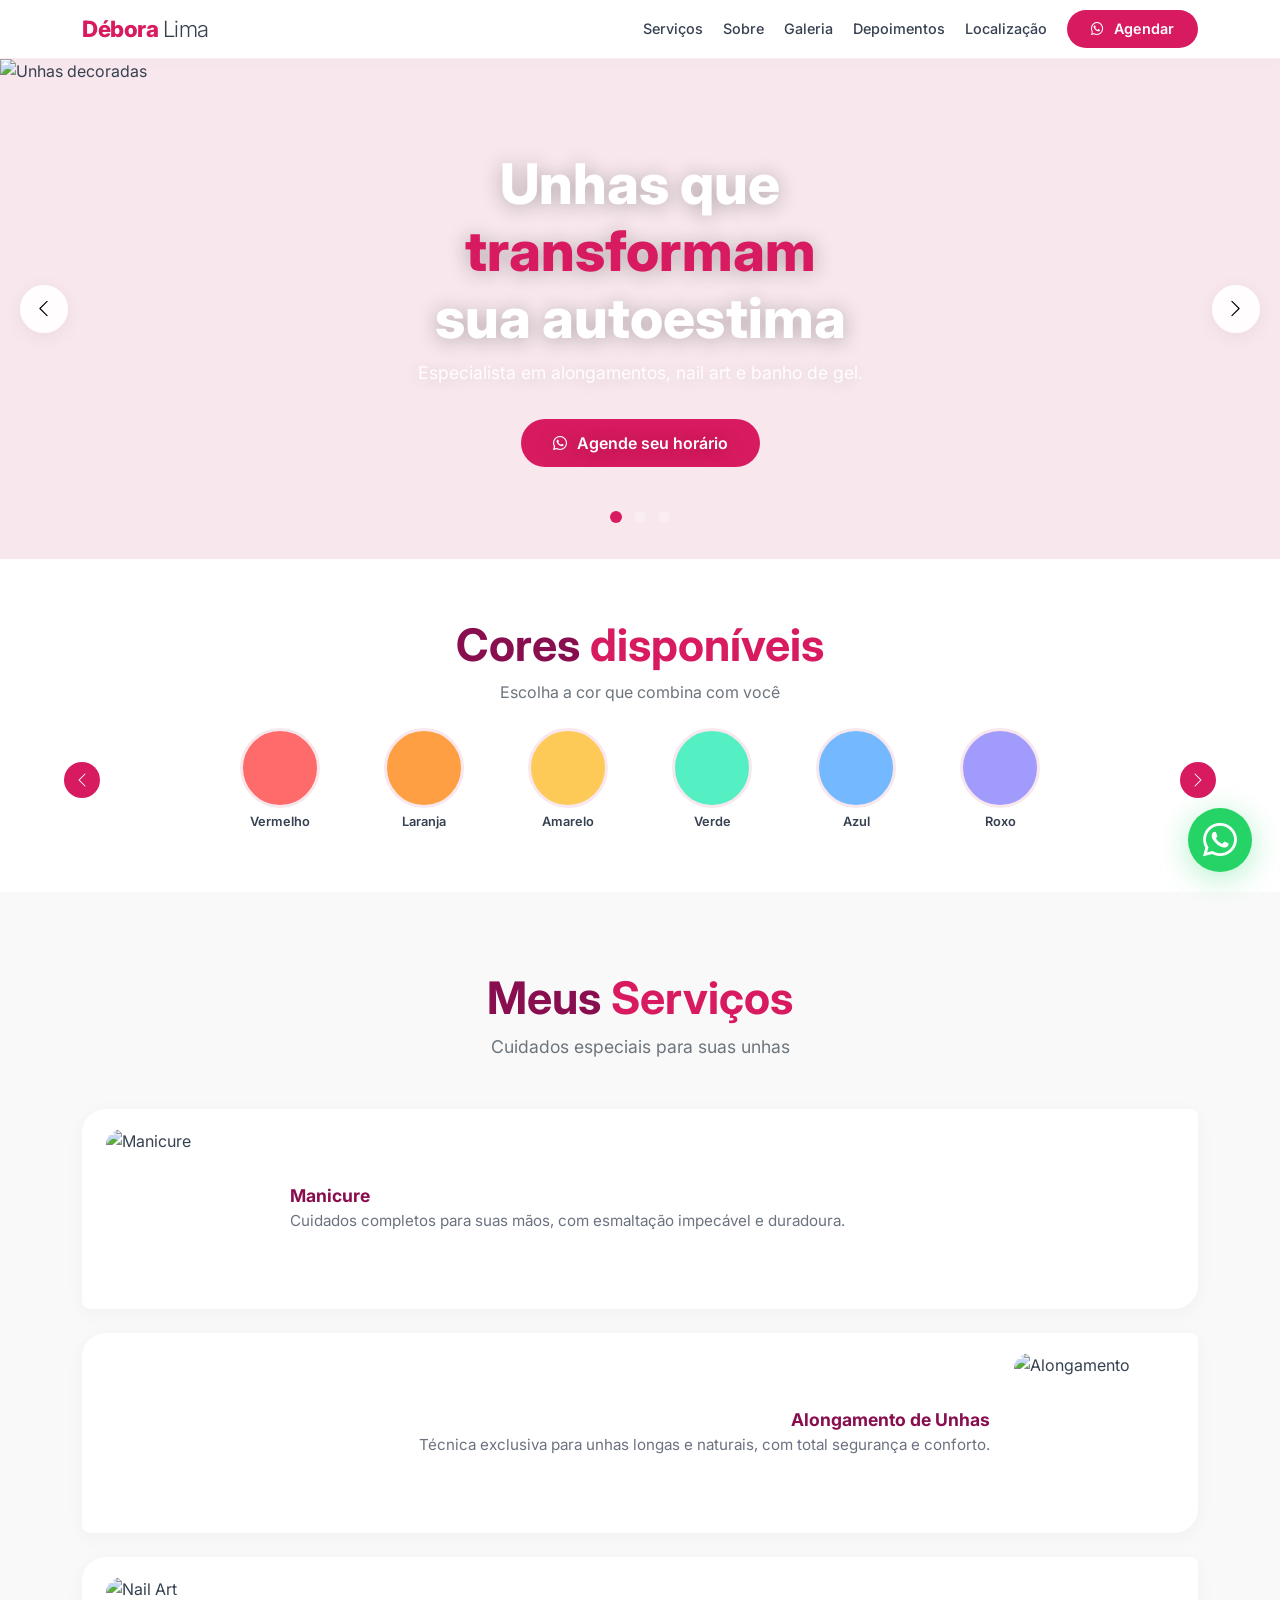
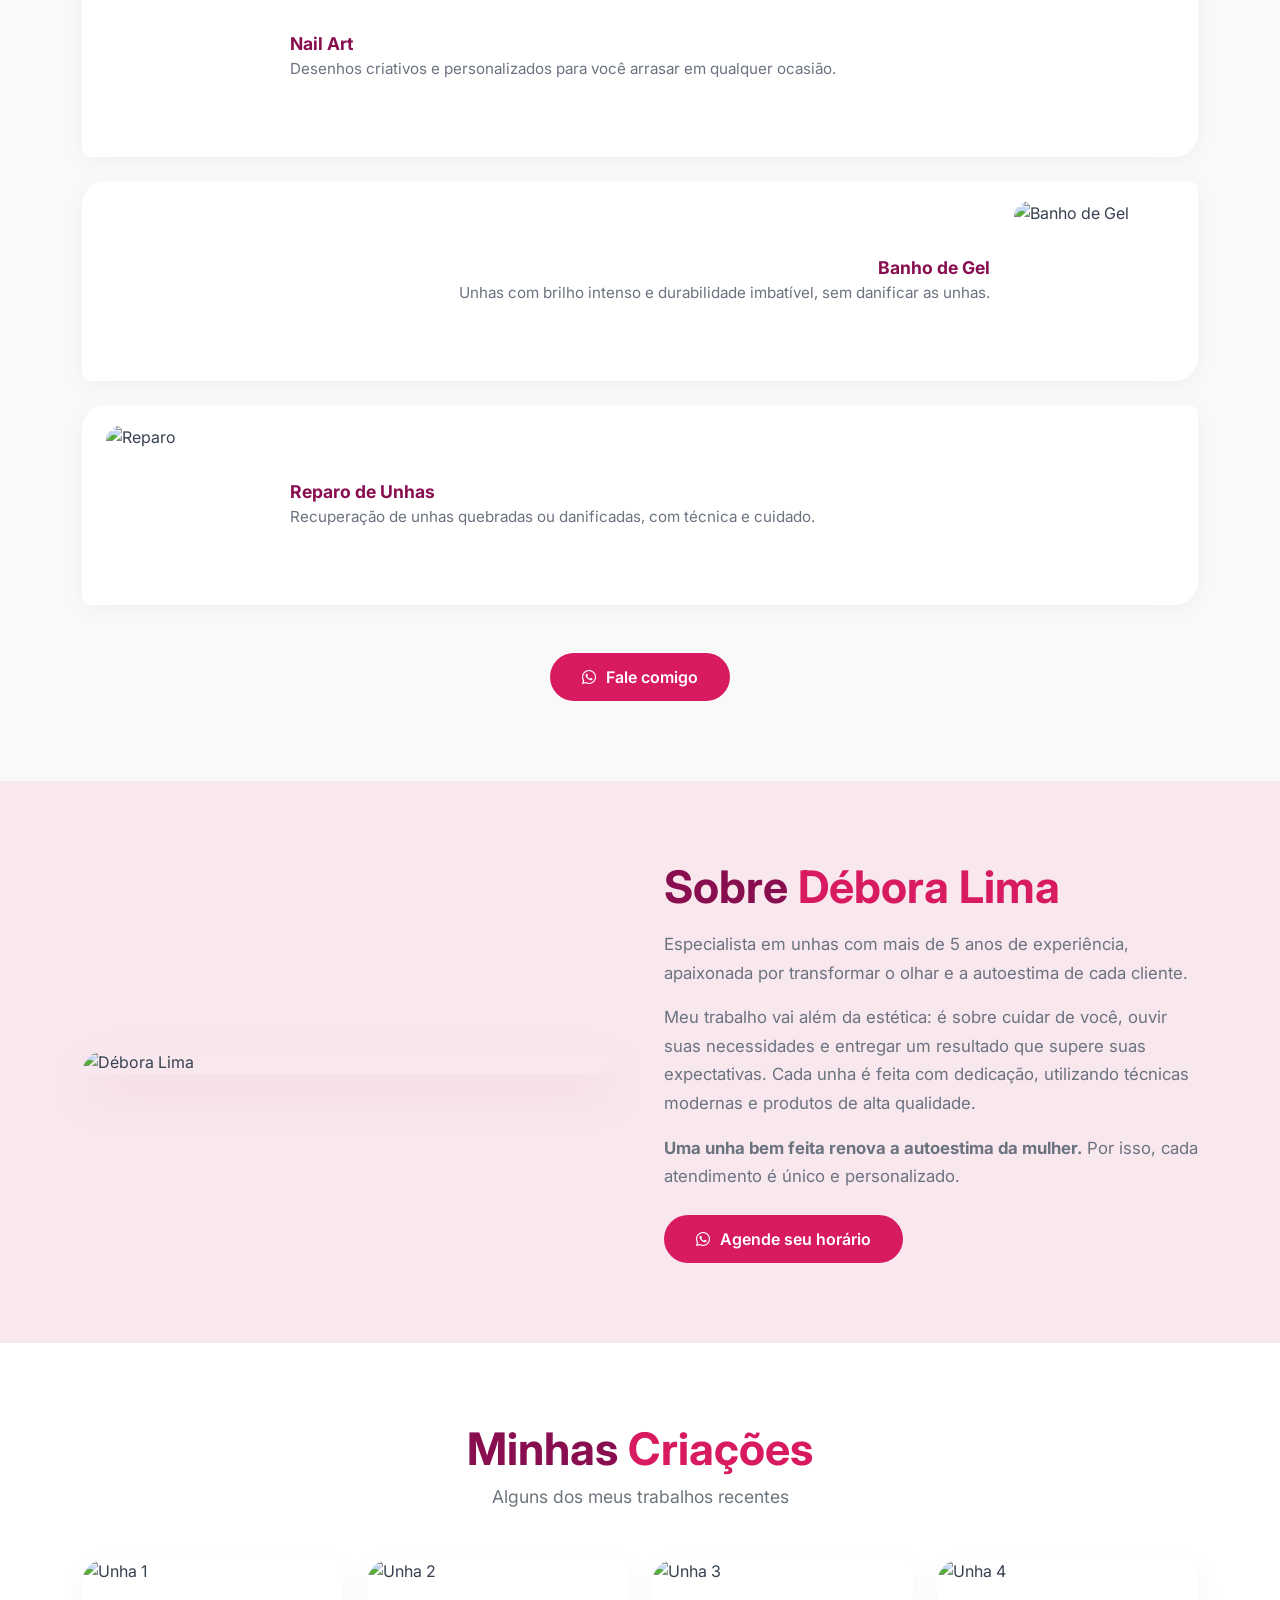
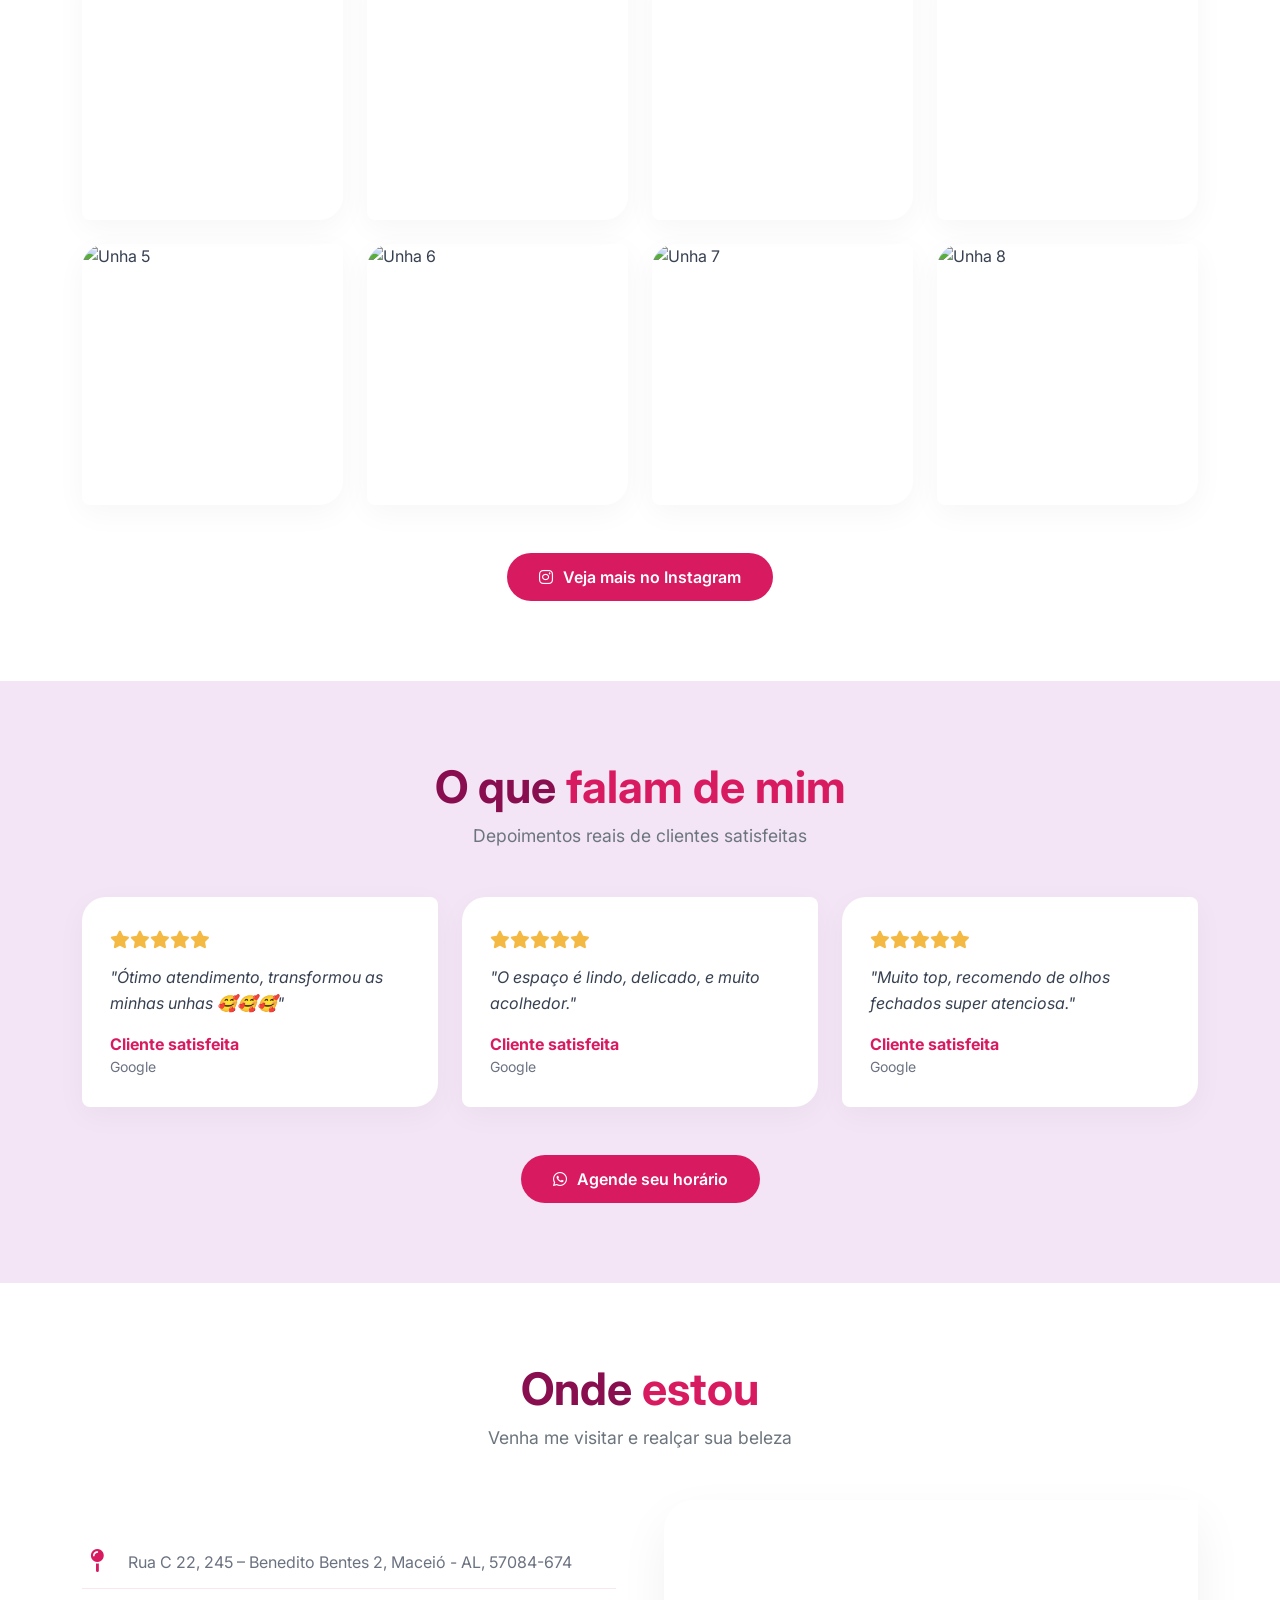
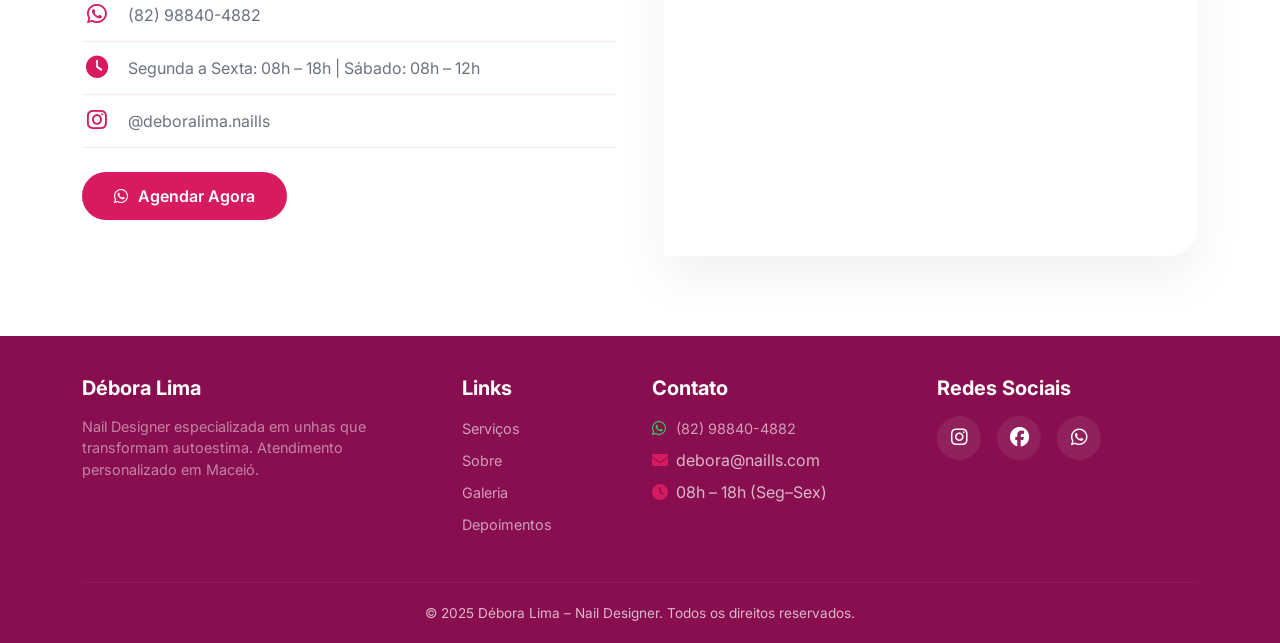
==== index.html @ 62b1f07a "primeiro commit" ====
<!DOCTYPE html>
<html lang="pt-BR">
<head>
    <meta charset="UTF-8" />
    <meta name="viewport" content="width=device-width, initial-scale=1.0" />
    <title>Débora Lima – Nail Designer</title>

    <!-- SEO Meta -->
    <meta name="description" content="Nail Designer especializada em alongamentos, nail art e banho de gel. Atendimentos em Maceió. Agende seu horário e realce sua beleza." />
    <meta property="og:title" content="Débora Lima – Nail Designer" />
    <meta property="og:description" content="Nail Designer especializada em alongamentos, nail art e banho de gel. Atendimentos em Maceió." />
    <meta property="og:type" content="website" />
    <meta property="og:url" content="https://deboralima.naills.com.br/" />

    <!-- Bootstrap 5 -->
    <link href="https://cdn.jsdelivr.net/npm/bootstrap@5.3.2/dist/css/bootstrap.min.css" rel="stylesheet" />
    <!-- Font Awesome 6 -->
    <link rel="stylesheet" href="https://cdnjs.cloudflare.com/ajax/libs/font-awesome/6.5.1/css/all.min.css" />
    <!-- Google Fonts -->
    <link rel="preconnect" href="https://fonts.googleapis.com" />
    <link rel="preconnect" href="https://fonts.gstatic.com" crossorigin />
    <link href="https://fonts.googleapis.com/css2?family=Inter:wght@300;400;500;600;700;800;900&display=swap" rel="stylesheet" />

    <style>
        /* ===== RESET E VARIÁVEIS ===== */
        :root {
            --rosa-principal: #D81B60;
            --rosa-claro: #F8E8EE;
            --rosa-escuro: #880E4F;
            --lilás: #9C27B0;
            --lilás-claro: #F3E5F5;
            --cinza-claro: #F9F9F9;
            --cinza-texto: #6B7280;
            --cinza-escuro: #374151;
            --branco: #FFFFFF;
            --preto: #1F2937;
        }

        * {
            margin: 0;
            padding: 0;
            box-sizing: border-box;
        }

        body {
            font-family: 'Inter', sans-serif;
            color: var(--cinza-escuro);
            background: var(--branco);
            overflow-x: hidden;
        }

        a {
            text-decoration: none;
            color: inherit;
        }

        img {
            max-width: 100%;
            display: block;
        }

        .btn-rosa {
            background: var(--rosa-principal);
            color: var(--branco);
            padding: 12px 32px;
            border-radius: 50px;
            font-weight: 600;
            border: none;
            transition: all 0.3s ease;
            display: inline-flex;
            align-items: center;
            gap: 10px;
            font-size: 1rem;
        }

        .btn-rosa:hover {
            background: #c2185b;
            color: var(--branco);
            transform: translateY(-2px);
            box-shadow: 0 8px 25px rgba(216, 27, 96, 0.25);
        }

        /* ===== HEADER ===== */
        .header {
            position: sticky;
            top: 0;
            z-index: 1050;
            background: rgba(255, 255, 255, 0.95);
            backdrop-filter: blur(8px);
            border-bottom: 1px solid rgba(216, 27, 96, 0.08);
            box-shadow: 0 2px 20px rgba(0, 0, 0, 0.02);
            padding: 10px 0;
        }

        .header .logo {
            font-weight: 800;
            font-size: 1.4rem;
            color: var(--rosa-principal);
            letter-spacing: -0.5px;
        }

        .header .logo span {
            font-weight: 300;
            color: var(--cinza-escuro);
        }

        .header .nav-link {
            color: var(--cinza-escuro);
            font-weight: 500;
            font-size: 0.9rem;
            padding: 0.5rem 1rem;
            border-radius: 12px;
            transition: all 0.2s ease;
        }

        .header .nav-link:hover {
            background: var(--rosa-claro);
            color: var(--rosa-principal);
        }

        .header .btn-rosa {
            padding: 8px 24px;
            font-size: 0.9rem;
        }

        /* ===== CORREÇÃO MENU MOBILE ===== */
        @media (max-width: 991.98px) {
            .header {
                position: relative;
            }

            .navbar-collapse {
                position: absolute;
                top: 100%;
                left: 0;
                right: 0;
                background: var(--branco);
                padding: 1rem 1.5rem;
                z-index: 1050;
                max-height: calc(100vh - 80px);
                overflow-y: auto;
                border-top: 1px solid rgba(216, 27, 96, 0.08);
                box-shadow: 0 8px 30px rgba(0, 0, 0, 0.06);
            }

            .navbar-nav .nav-link {
                padding: 0.75rem 0;
                border-bottom: 1px solid var(--rosa-claro);
            }

            .navbar-nav .nav-link:last-child {
                border-bottom: none;
            }

            .navbar-nav .btn-rosa {
                margin: 0.5rem 0;
                width: 100%;
                justify-content: center;
            }

            .navbar-toggler {
                border: none;
                padding: 0.5rem;
            }

            .navbar-toggler:focus {
                box-shadow: none;
            }

            .navbar-toggler-icon {
                background-image: url("data:image/svg+xml,%3csvg xmlns='http://www.w3.org/2000/svg' viewBox='0 0 30 30'%3e%3cpath stroke='rgba(216,27,96,0.9)' stroke-linecap='round' stroke-miterlimit='10' stroke-width='2' d='M4 7h22M4 15h22M4 23h22'/%3e%3c/svg%3e");
            }
        }

        /* ===== HERO CARROSSEL ===== */
        .hero-carousel {
            position: relative;
            overflow: hidden;
            background: var(--rosa-claro);
        }

        .hero-carousel .carousel-item {
            min-height: 500px;
            background-size: cover;
            background-position: center;
        }

        .hero-carousel .carousel-item img {
            width: 100%;
            height: 500px;
            object-fit: cover;
        }

        .hero-carousel .carousel-control-prev,
        .hero-carousel .carousel-control-next {
            width: 48px;
            height: 48px;
            background: rgba(255, 255, 255, 0.9);
            border-radius: 50%;
            top: 50%;
            transform: translateY(-50%);
            opacity: 1;
            box-shadow: 0 4px 20px rgba(0, 0, 0, 0.06);
        }

        .hero-carousel .carousel-control-prev {
            left: 20px;
        }

        .hero-carousel .carousel-control-next {
            right: 20px;
        }

        .hero-carousel .carousel-control-prev-icon,
        .hero-carousel .carousel-control-next-icon {
            filter: invert(1);
            background-size: 60%;
        }

        .hero-carousel .carousel-indicators {
            bottom: 20px;
        }

        .hero-carousel .carousel-indicators button {
            width: 12px;
            height: 12px;
            border-radius: 50%;
            background: rgba(255, 255, 255, 0.5);
            border: none;
            margin: 0 6px;
        }

        .hero-carousel .carousel-indicators button.active {
            background: var(--rosa-principal);
        }

        .hero-carousel .hero-content {
            position: absolute;
            top: 50%;
            left: 50%;
            transform: translate(-50%, -50%);
            text-align: center;
            color: var(--branco);
            z-index: 2;
            width: 90%;
            max-width: 600px;
            text-shadow: 0 2px 20px rgba(0, 0, 0, 0.3);
        }

        .hero-carousel .hero-content h1 {
            font-weight: 800;
            font-size: clamp(2rem, 5vw, 3.5rem);
        }

        .hero-carousel .hero-content h1 span {
            color: var(--rosa-principal);
        }

        .hero-carousel .hero-content p {
            font-size: 1.1rem;
            opacity: 0.9;
        }

        /* ===== CORES (ESMALTES) ===== */
        .cores-section {
            padding: 60px 0;
            background: var(--branco);
        }

        .cores-section .section-title {
            font-weight: 700;
            font-size: clamp(1.8rem, 4vw, 2.8rem);
            color: var(--rosa-escuro);
            text-align: center;
        }

        .cores-section .section-title span {
            color: var(--rosa-principal);
        }

        .cores-section .cor-item {
            flex: 0 0 auto;
            width: 120px;
            text-align: center;
            transition: transform 0.3s ease;
            cursor: pointer;
        }

        .cores-section .cor-item:hover {
            transform: translateY(-8px);
        }

        .cores-section .cor-item .cor-img {
            width: 80px;
            height: 80px;
            border-radius: 50%;
            margin: 0 auto;
            border: 3px solid var(--rosa-claro);
            transition: border-color 0.3s;
            overflow: hidden;
        }

        .cores-section .cor-item:hover .cor-img {
            border-color: var(--rosa-principal);
        }

        .cores-section .cor-item .cor-img img {
            width: 100%;
            height: 100%;
            object-fit: cover;
        }

        .cores-section .cor-item .cor-nome {
            font-size: 0.8rem;
            font-weight: 600;
            color: var(--cinza-escuro);
            margin-top: 8px;
        }

        .cores-section .carousel-control-prev,
        .cores-section .carousel-control-next {
            width: 36px;
            height: 36px;
            background: var(--rosa-principal);
            border-radius: 50%;
            top: 50%;
            transform: translateY(-50%);
            opacity: 1;
        }

        .cores-section .carousel-control-prev {
            left: -18px;
        }

        .cores-section .carousel-control-next {
            right: -18px;
        }

        .cores-section .carousel-control-prev-icon,
        .cores-section .carousel-control-next-icon {
            background-size: 50%;
        }

        /* ===== SERVIÇOS ===== */
        .servicos {
            padding: 80px 0;
            background: var(--cinza-claro);
        }

        .servicos .section-title {
            font-weight: 700;
            font-size: clamp(2rem, 4vw, 2.8rem);
            color: var(--rosa-escuro);
            text-align: center;
        }

        .servicos .section-title span {
            color: var(--rosa-principal);
        }

        .servico-card-row {
            background: var(--branco);
            border-radius: 24px 8px 24px 8px;
            padding: 20px 24px;
            box-shadow: 0 4px 20px rgba(0, 0, 0, 0.04);
            transition: transform 0.3s ease, box-shadow 0.3s ease;
        }

        .servico-card-row:hover {
            transform: translateY(-4px);
            box-shadow: 0 12px 40px rgba(216, 27, 96, 0.06);
        }

        .servico-card-row .icon {
            font-size: 2rem;
            color: var(--rosa-principal);
        }

        .servico-card-row h5 {
            font-weight: 700;
            color: var(--rosa-escuro);
            font-size: 1.1rem;
            margin-bottom: 4px;
        }

        .servico-card-row p {
            font-size: 0.95rem;
            color: var(--cinza-texto);
            margin-bottom: 0;
        }

        /* ===== SOBRE ===== */
        .sobre {
            padding: 80px 0;
            background: var(--rosa-claro);
        }

        .sobre .sobre-img {
            border-radius: 30px 0 30px 0;
            box-shadow: 0 20px 50px rgba(216, 27, 96, 0.08);
        }

        .sobre h2 {
            font-weight: 700;
            font-size: clamp(2rem, 3.5vw, 2.8rem);
            color: var(--rosa-escuro);
        }

        .sobre h2 span {
            color: var(--rosa-principal);
        }

        .sobre p {
            color: var(--cinza-texto);
            font-size: 1.05rem;
            line-height: 1.7;
        }

        /* ===== GALERIA ===== */
        .galeria {
            padding: 80px 0;
            background: var(--branco);
        }

        .galeria .section-title {
            font-weight: 700;
            font-size: clamp(2rem, 4vw, 2.8rem);
            color: var(--rosa-escuro);
            text-align: center;
        }

        .galeria .section-title span {
            color: var(--rosa-principal);
        }

        .galeria .galeria-img {
            border-radius: 24px 8px 24px 8px;
            overflow: hidden;
            box-shadow: 0 8px 30px rgba(0, 0, 0, 0.04);
            transition: transform 0.3s ease;
            aspect-ratio: 1/1;
        }

        .galeria .galeria-img:hover {
            transform: scale(1.02);
        }

        .galeria .galeria-img img {
            width: 100%;
            height: 100%;
            object-fit: cover;
        }

        /* ===== DEPOIMENTOS ===== */
        .depoimentos {
            padding: 80px 0;
            background: var(--lilás-claro);
        }

        .depoimentos .section-title {
            font-weight: 700;
            font-size: clamp(2rem, 4vw, 2.8rem);
            color: var(--rosa-escuro);
            text-align: center;
        }

        .depoimentos .section-title span {
            color: var(--rosa-principal);
        }

        .depoimento-card {
            background: var(--branco);
            padding: 30px 28px;
            border-radius: 24px 8px 24px 8px;
            box-shadow: 0 8px 30px rgba(0, 0, 0, 0.04);
            height: 100%;
            transition: transform 0.3s;
        }

        .depoimento-card:hover {
            transform: translateY(-4px);
        }

        .depoimento-card .stars {
            color: #f4b942;
            font-size: 1.1rem;
            margin-bottom: 12px;
        }

        .depoimento-card p {
            font-size: 1rem;
            color: var(--cinza-escuro);
            font-style: italic;
            line-height: 1.6;
        }

        .depoimento-card .author {
            font-weight: 700;
            color: var(--rosa-principal);
            margin-top: 12px;
        }

        .depoimento-card .author small {
            font-weight: 400;
            color: var(--cinza-texto);
            display: block;
        }

        /* ===== LOCALIZAÇÃO ===== */
        .localizacao {
            padding: 80px 0;
            background: var(--branco);
        }

        .localizacao .section-title {
            font-weight: 700;
            font-size: clamp(2rem, 4vw, 2.8rem);
            color: var(--rosa-escuro);
            text-align: center;
        }

        .localizacao .section-title span {
            color: var(--rosa-principal);
        }

        .localizacao .info-item {
            display: flex;
            align-items: center;
            gap: 16px;
            padding: 14px 0;
            border-bottom: 1px solid var(--rosa-claro);
        }

        .localizacao .info-item:last-child {
            border-bottom: none;
        }

        .localizacao .info-item i {
            font-size: 1.4rem;
            color: var(--rosa-principal);
            width: 30px;
            text-align: center;
        }

        .localizacao .info-item span {
            color: var(--cinza-texto);
            font-size: 1rem;
        }

        .localizacao .map-container {
            border-radius: 30px 0 30px 0;
            overflow: hidden;
            box-shadow: 0 20px 50px rgba(0, 0, 0, 0.06);
        }

        .localizacao .map-container iframe {
            width: 100%;
            height: 350px;
            border: none;
        }

        /* ===== RODAPÉ ===== */
        .footer {
            background: var(--rosa-escuro);
            color: rgba(255, 255, 255, 0.7);
            padding: 40px 0 20px;
        }

        .footer h5 {
            color: var(--branco);
            font-weight: 700;
            margin-bottom: 16px;
        }

        .footer ul {
            list-style: none;
            padding: 0;
        }

        .footer ul li {
            margin-bottom: 8px;
        }

        .footer ul a {
            color: rgba(255, 255, 255, 0.6);
            transition: color 0.2s;
            font-size: 0.9rem;
        }

        .footer ul a:hover {
            color: var(--branco);
        }

        .footer .social-icons {
            display: flex;
            gap: 16px;
            margin-top: 10px;
        }

        .footer .social-icons a {
            display: inline-flex;
            align-items: center;
            justify-content: center;
            width: 44px;
            height: 44px;
            border-radius: 50%;
            background: rgba(255, 255, 255, 0.08);
            color: var(--branco);
            font-size: 1.2rem;
            transition: all 0.3s ease;
        }

        .footer .social-icons a:hover {
            background: var(--rosa-principal);
            transform: translateY(-3px);
        }

        .footer .footer-bottom {
            border-top: 1px solid rgba(255, 255, 255, 0.06);
            padding-top: 20px;
            margin-top: 30px;
            text-align: center;
            font-size: 0.85rem;
        }

        /* ===== WHATSAPP FLOAT ===== */
        .whatsapp-float {
            position: fixed;
            bottom: 28px;
            right: 28px;
            z-index: 1050;
            background: #25d366;
            color: var(--branco);
            width: 64px;
            height: 64px;
            border-radius: 50%;
            display: flex;
            align-items: center;
            justify-content: center;
            font-size: 2.4rem;
            box-shadow: 0 6px 30px rgba(37, 211, 102, 0.35);
            transition: all 0.3s ease;
        }

        .whatsapp-float:hover {
            transform: scale(1.1);
            color: var(--branco);
            box-shadow: 0 8px 40px rgba(37, 211, 102, 0.5);
        }

        /* ===== RESPONSIVO ===== */
        @media (max-width: 768px) {
            .hero-carousel .carousel-item {
                min-height: 320px;
            }
            .hero-carousel .carousel-item img {
                height: 320px;
            }
            .hero-carousel .hero-content h1 {
                font-size: 1.8rem;
            }
            .hero-carousel .hero-content p {
                font-size: 0.95rem;
            }
            .cores-section .cor-item {
                width: 80px;
            }
            .cores-section .cor-item .cor-img {
                width: 60px;
                height: 60px;
            }
            .sobre {
                text-align: center;
            }
            .localizacao .info-item {
                justify-content: center;
            }
            .whatsapp-float {
                width: 54px;
                height: 54px;
                font-size: 2rem;
                bottom: 20px;
                right: 20px;
            }
            .servico-card-row {
                padding: 16px;
            }
            .servico-card-row .servico-card-img {
                flex: 0 0 120px !important;
            }
            .servico-card-row .servico-card-img img {
                width: 120px !important;
                height: 120px !important;
            }
        }

        @media (max-width: 576px) {
            .hero-carousel .carousel-control-prev,
            .hero-carousel .carousel-control-next {
                width: 36px;
                height: 36px;
            }
            .hero-carousel .carousel-control-prev {
                left: 8px;
            }
            .hero-carousel .carousel-control-next {
                right: 8px;
            }
            .cores-section .carousel-control-prev {
                left: -10px;
            }
            .cores-section .carousel-control-next {
                right: -10px;
            }
            .servico-card-row .servico-card-img {
                flex: 0 0 100px !important;
            }
            .servico-card-row .servico-card-img img {
                width: 100px !important;
                height: 100px !important;
            }
            .depoimento-card {
                padding: 20px;
            }
        }
    </style>
</head>
<body>

    <!-- ===== HEADER ===== -->
    <header class="header">
        <div class="container d-flex align-items-center justify-content-between">
            <a href="#" class="logo">Débora <span>Lima</span></a>
            <nav class="navbar navbar-expand-lg p-0">
                <button class="navbar-toggler" type="button" data-bs-toggle="collapse" data-bs-target="#menuNav" aria-controls="menuNav" aria-expanded="false" aria-label="Abrir menu">
                    <span class="navbar-toggler-icon"></span>
                </button>
                <div class="collapse navbar-collapse" id="menuNav">
                    <ul class="navbar-nav ms-auto align-items-lg-center gap-1">
                        <li class="nav-item"><a class="nav-link" href="#servicos">Serviços</a></li>
                        <li class="nav-item"><a class="nav-link" href="#sobre">Sobre</a></li>
                        <li class="nav-item"><a class="nav-link" href="#galeria">Galeria</a></li>
                        <li class="nav-item"><a class="nav-link" href="#depoimentos">Depoimentos</a></li>
                        <li class="nav-item"><a class="nav-link" href="#localizacao">Localização</a></li>
                        <li class="nav-item ms-lg-2">
                            <a href="https://wa.me/5582988404882?text=Olá%20Débora!%20Vim%20pelo%20site%20e%20quero%20agendar%20um%20horário." target="_blank" class="btn btn-rosa" style="padding: 8px 24px; font-size: 0.9rem;">
                                <i class="fab fa-whatsapp"></i> Agendar
                            </a>
                        </li>
                    </ul>
                </div>
            </nav>
        </div>
    </header>

    <!-- ===== HERO CARROSSEL ===== -->
    <section class="hero-carousel" id="home">
        <div id="heroCarousel" class="carousel slide" data-bs-ride="carousel">
            <div class="carousel-indicators">
                <button type="button" data-bs-target="#heroCarousel" data-bs-slide-to="0" class="active" aria-current="true" aria-label="Slide 1"></button>
                <button type="button" data-bs-target="#heroCarousel" data-bs-slide-to="1" aria-label="Slide 2"></button>
                <button type="button" data-bs-target="#heroCarousel" data-bs-slide-to="2" aria-label="Slide 3"></button>
            </div>
            <div class="carousel-inner">
                <div class="carousel-item active">
                    <img src="https://images.unsplash.com/photo-1604654894610-df63bc536371?w=1600&h=500&fit=crop&crop=center" class="d-block w-100" alt="Unhas decoradas" />
                    <div class="hero-content">
                        <h1>Unhas que <span>transformam</span><br />sua autoestima</h1>
                        <p>Especialista em alongamentos, nail art e banho de gel.</p>
                        <a href="https://wa.me/5582988404882?text=Olá%20Débora!%20Quero%20agendar%20um%20horário." target="_blank" class="btn btn-rosa mt-3">
                            <i class="fab fa-whatsapp"></i> Agende seu horário
                        </a>
                    </div>
                </div>
                <div class="carousel-item">
                    <img src="https://images.unsplash.com/photo-1519823551278-64ac92734fb1?w=1600&h=500&fit=crop&crop=center" class="d-block w-100" alt="Alongamento de unhas" />
                    <div class="hero-content">
                        <h1>Alongamentos <span>perfeitos</span></h1>
                        <p>Técnica exclusiva para unhas longas e naturais.</p>
                        <a href="https://wa.me/5582988404882?text=Olá%20Débora!%20Quero%20agendar%20um%20horário." target="_blank" class="btn btn-rosa mt-3">
                            <i class="fab fa-whatsapp"></i> Agende seu horário
                        </a>
                    </div>
                </div>
                <div class="carousel-item">
                    <img src="https://images.unsplash.com/photo-1544367567-0f2fcb009e0b?w=1600&h=500&fit=crop&crop=center" class="d-block w-100" alt="Nail art" />
                    <div class="hero-content">
                        <h1>Nail Art <span>criativa</span></h1>
                        <p>Desenhos exclusivos para você brilhar em qualquer ocasião.</p>
                        <a href="https://wa.me/5582988404882?text=Olá%20Débora!%20Quero%20agendar%20um%20horário." target="_blank" class="btn btn-rosa mt-3">
                            <i class="fab fa-whatsapp"></i> Agende seu horário
                        </a>
                    </div>
                </div>
            </div>
            <button class="carousel-control-prev" type="button" data-bs-target="#heroCarousel" data-bs-slide="prev">
                <span class="carousel-control-prev-icon" aria-hidden="true"></span>
                <span class="visually-hidden">Anterior</span>
            </button>
            <button class="carousel-control-next" type="button" data-bs-target="#heroCarousel" data-bs-slide="next">
                <span class="carousel-control-next-icon" aria-hidden="true"></span>
                <span class="visually-hidden">Próximo</span>
            </button>
        </div>
    </section>

    <!-- ===== CORES (ESMALTES) ===== -->
    <section class="cores-section" id="cores">
        <div class="container">
            <h2 class="section-title">Cores <span>disponíveis</span></h2>
            <p class="text-center text-secondary mb-4" style="font-size: 1rem;">Escolha a cor que combina com você</p>

            <div id="coresCarousel" class="carousel slide" data-bs-ride="carousel">
                <div class="carousel-inner">
                    <div class="carousel-item active">
                        <div class="d-flex justify-content-center gap-4 flex-wrap" style="gap: 24px;">
                            <!-- Cor 1 -->
                            <div class="cor-item">
                                <div class="cor-img" style="background: #FF6B6B;"></div>
                                <span class="cor-nome">Vermelho</span>
                            </div>
                            <div class="cor-item">
                                <div class="cor-img" style="background: #FF9F43;"></div>
                                <span class="cor-nome">Laranja</span>
                            </div>
                            <div class="cor-item">
                                <div class="cor-img" style="background: #FECA57;"></div>
                                <span class="cor-nome">Amarelo</span>
                            </div>
                            <div class="cor-item">
                                <div class="cor-img" style="background: #55EFC4;"></div>
                                <span class="cor-nome">Verde</span>
                            </div>
                            <div class="cor-item">
                                <div class="cor-img" style="background: #74B9FF;"></div>
                                <span class="cor-nome">Azul</span>
                            </div>
                            <div class="cor-item">
                                <div class="cor-img" style="background: #A29BFE;"></div>
                                <span class="cor-nome">Roxo</span>
                            </div>
                        </div>
                    </div>
                    <div class="carousel-item">
                        <div class="d-flex justify-content-center gap-4 flex-wrap" style="gap: 24px;">
                            <div class="cor-item">
                                <div class="cor-img" style="background: #FD79A8;"></div>
                                <span class="cor-nome">Rosa</span>
                            </div>
                            <div class="cor-item">
                                <div class="cor-img" style="background: #FDCB6E;"></div>
                                <span class="cor-nome">Dourando</span>
                            </div>
                            <div class="cor-item">
                                <div class="cor-img" style="background: #E17055;"></div>
                                <span class="cor-nome">Terracota</span>
                            </div>
                            <div class="cor-item">
                                <div class="cor-img" style="background: #00B894;"></div>
                                <span class="cor-nome">Esmeralda</span>
                            </div>
                            <div class="cor-item">
                                <div class="cor-img" style="background: #0984E3;"></div>
                                <span class="cor-nome">Marinho</span>
                            </div>
                            <div class="cor-item">
                                <div class="cor-img" style="background: #6C5CE7;"></div>
                                <span class="cor-nome">Lilás</span>
                            </div>
                        </div>
                    </div>
                    <div class="carousel-item">
                        <div class="d-flex justify-content-center gap-4 flex-wrap" style="gap: 24px;">
                            <div class="cor-item">
                                <div class="cor-img" style="background: #FF7675;"></div>
                                <span class="cor-nome">Salmon</span>
                            </div>
                            <div class="cor-item">
                                <div class="cor-img" style="background: #FDCB6E;"></div>
                                <span class="cor-nome">Mostarda</span>
                            </div>
                            <div class="cor-item">
                                <div class="cor-img" style="background: #A3CB38;"></div>
                                <span class="cor-nome">Verde Limão</span>
                            </div>
                            <div class="cor-item">
                                <div class="cor-img" style="background: #7BED9F;"></div>
                                <span class="cor-nome">Menta</span>
                            </div>
                            <div class="cor-item">
                                <div class="cor-img" style="background: #70A1FF;"></div>
                                <span class="cor-nome">Celeste</span>
                            </div>
                            <div class="cor-item">
                                <div class="cor-img" style="background: #D980FA;"></div>
                                <span class="cor-nome">Lavanda</span>
                            </div>
                        </div>
                    </div>
                </div>
                <button class="carousel-control-prev" type="button" data-bs-target="#coresCarousel" data-bs-slide="prev">
                    <span class="carousel-control-prev-icon" aria-hidden="true"></span>
                    <span class="visually-hidden">Anterior</span>
                </button>
                <button class="carousel-control-next" type="button" data-bs-target="#coresCarousel" data-bs-slide="next">
                    <span class="carousel-control-next-icon" aria-hidden="true"></span>
                    <span class="visually-hidden">Próximo</span>
                </button>
            </div>
        </div>
    </section>

    <!-- ===== SERVIÇOS ===== -->
    <section class="servicos" id="servicos">
        <div class="container">
            <h2 class="section-title">Meus <span>Serviços</span></h2>
            <p class="text-center text-secondary mb-5" style="font-size: 1.1rem;">Cuidados especiais para suas unhas</p>

            <!-- Card 1 - Imagem esquerda -->
            <div class="servico-card-row d-flex flex-wrap align-items-center gap-4 mb-4">
                <div class="servico-card-img flex-shrink-0" style="flex: 0 0 160px;">
                    <img src="https://images.unsplash.com/photo-1604654894610-df63bc536371?w=300&h=300&fit=crop&crop=center" alt="Manicure" class="img-fluid rounded-4" style="width: 160px; height: 160px; object-fit: cover;">
                </div>
                <div class="servico-card-text flex-grow-1">
                    <h5>Manicure</h5>
                    <p>Cuidados completos para suas mãos, com esmaltação impecável e duradoura.</p>
                </div>
            </div>

            <!-- Card 2 - Imagem direita -->
            <div class="servico-card-row d-flex flex-wrap align-items-center gap-4 mb-4 flex-row-reverse">
                <div class="servico-card-img flex-shrink-0" style="flex: 0 0 160px;">
                    <img src="https://encrypted-tbn0.gstatic.com/images?q=tbn:ANd9GcSd26ecrUsnY_jWi1lm2aa77w3LndjuK2MS0QgEpKlCLA&s" alt="Alongamento" class="img-fluid rounded-4" style="width: 160px; height: 160px; object-fit: cover;">
                </div>
                <div class="servico-card-text flex-grow-1 text-end">
                    <h5>Alongamento de Unhas</h5>
                    <p>Técnica exclusiva para unhas longas e naturais, com total segurança e conforto.</p>
                </div>
            </div>

            <!-- Card 3 - Imagem esquerda -->
            <div class="servico-card-row d-flex flex-wrap align-items-center gap-4 mb-4">
                <div class="servico-card-img flex-shrink-0" style="flex: 0 0 160px;">
                    <img src="https://encrypted-tbn0.gstatic.com/images?q=tbn:ANd9GcTdbzGBRcFLw_OoopoaRT33NqxY8PdFQi-1fXyJeTfjnw&s" alt="Nail Art" class="img-fluid rounded-4" style="width: 160px; height: 160px; object-fit: cover;">
                </div>
                <div class="servico-card-text flex-grow-1">
                    <h5>Nail Art</h5>
                    <p>Desenhos criativos e personalizados para você arrasar em qualquer ocasião.</p>
                </div>
            </div>

            <!-- Card 4 - Imagem direita -->
            <div class="servico-card-row d-flex flex-wrap align-items-center gap-4 mb-4 flex-row-reverse">
                <div class="servico-card-img flex-shrink-0" style="flex: 0 0 160px;">
                    <img src="https://encrypted-tbn0.gstatic.com/images?q=tbn:ANd9GcTPEbXlGa18mcp4MGTrAzq4rejgav8UkGGj9kkWmJy-5Q&s=10" alt="Banho de Gel" class="img-fluid rounded-4" style="width: 160px; height: 160px; object-fit: cover;">
                </div>
                <div class="servico-card-text flex-grow-1 text-end">
                    <h5>Banho de Gel</h5>
                    <p>Unhas com brilho intenso e durabilidade imbatível, sem danificar as unhas.</p>
                </div>
            </div>

            <!-- Card 5 - Imagem esquerda -->
            <div class="servico-card-row d-flex flex-wrap align-items-center gap-4 mb-4">
                <div class="servico-card-img flex-shrink-0" style="flex: 0 0 160px;">
                    <img src="https://encrypted-tbn0.gstatic.com/images?q=tbn:ANd9GcTN-noziowy03NJ_iwobRRFp1VdgNp7e-wih0ZN5ZH9tA&s" alt="Reparo" class="img-fluid rounded-4" style="width: 160px; height: 160px; object-fit: cover;">
                </div>
                <div class="servico-card-text flex-grow-1">
                    <h5>Reparo de Unhas</h5>
                    <p>Recuperação de unhas quebradas ou danificadas, com técnica e cuidado.</p>
                </div>
            </div>

            

            <div class="text-center mt-5">
                <a href="https://wa.me/5582988404882?text=Olá%20Débora!%20Quero%20saber%20mais%20sobre%20os%20serviços." target="_blank" class="btn btn-rosa">
                    <i class="fab fa-whatsapp"></i> Fale comigo
                </a>
            </div>
        </div>
    </section>

    <!-- ===== SOBRE ===== -->
    <section class="sobre" id="sobre">
        <div class="container">
            <div class="row align-items-center g-5">
                <div class="col-lg-6">
                    <img src="https://images.unsplash.com/photo-1580618672591-eb180b1a973f?w=600&h=450&fit=crop&crop=center" alt="Débora Lima" class="sobre-img">
                </div>
                <div class="col-lg-6">
                    <h2>Sobre <span>Débora Lima</span></h2>
                    <p class="mt-3">
                        Especialista em unhas com mais de 5 anos de experiência, apaixonada por transformar o olhar e a autoestima de cada cliente.
                    </p>
                    <p>
                        Meu trabalho vai além da estética: é sobre cuidar de você, ouvir suas necessidades e entregar um resultado que supere suas expectativas. Cada unha é feita com dedicação, utilizando técnicas modernas e produtos de alta qualidade.
                    </p>
                    <p>
                        <strong>Uma unha bem feita renova a autoestima da mulher.</strong> Por isso, cada atendimento é único e personalizado.
                    </p>
                    <a href="https://wa.me/5582988404882?text=Olá%20Débora!%20Quero%20agendar%20um%20horário." target="_blank" class="btn btn-rosa mt-2">
                        <i class="fab fa-whatsapp"></i> Agende seu horário
                    </a>
                </div>
            </div>
        </div>
    </section>

    <!-- ===== GALERIA ===== -->
    <section class="galeria" id="galeria">
        <div class="container">
            <h2 class="section-title">Minhas <span>Criações</span></h2>
            <p class="text-center text-secondary mb-5" style="font-size: 1.1rem;">Alguns dos meus trabalhos recentes</p>

            <div class="row g-4">
                <div class="col-md-3 col-sm-6">
                    <div class="galeria-img">
                        <img src="https://encrypted-tbn0.gstatic.com/images?q=tbn:ANd9GcTAe68H1793uUFlcHbXGhxFKJ8DIKKg58yW1OvPzNDxSQ&s=10" alt="Unha 1" />
                    </div>
                </div>
                <div class="col-md-3 col-sm-6">
                    <div class="galeria-img">
                        <img src="https://encrypted-tbn0.gstatic.com/images?q=tbn:ANd9GcRG_-OOEiv4WWCMRPG4bExaaGOD1qON0SV5-oH65GSf7w&s=10" alt="Unha 2" />
                    </div>
                </div>
                <div class="col-md-3 col-sm-6">
                    <div class="galeria-img">
                        <img src="https://encrypted-tbn0.gstatic.com/images?q=tbn:ANd9GcRubULhx742zKDuSt4rak7sjfsMPQPvL6ui1tMLzPoTNA&s=10" alt="Unha 3" />
                    </div>
                </div>
                <div class="col-md-3 col-sm-6">
                    <div class="galeria-img">
                        <img src="https://encrypted-tbn0.gstatic.com/images?q=tbn:ANd9GcRp7807mC_SwplzHTLOqdF7v2xW1H_oA-BaZtDIhorPQA&s=10" alt="Unha 4" />
                    </div>
                </div>
                <div class="col-md-3 col-sm-6">
                    <div class="galeria-img">
                        <img src="https://encrypted-tbn0.gstatic.com/images?q=tbn:ANd9GcStj8_McVYqra20luq0Yp5PykfiJnG4tkrvtpS1djqmoA&s=10" alt="Unha 5" />
                    </div>
                </div>
                <div class="col-md-3 col-sm-6">
                    <div class="galeria-img">
                        <img src="https://encrypted-tbn0.gstatic.com/images?q=tbn:ANd9GcSgmwax5662meJQWmfF_e0OGrsm7AVvI48WG-Tyc_yzpA&s=10" alt="Unha 6" />
                    </div>
                </div>
                <div class="col-md-3 col-sm-6">
                    <div class="galeria-img">
                        <img src="https://encrypted-tbn0.gstatic.com/images?q=tbn:ANd9GcRoAmhv1xstj-3T3EVzlVMYn2qBkOedEeDullRB6rE47w&s=10" alt="Unha 7" />
                    </div>
                </div>
                <div class="col-md-3 col-sm-6">
                    <div class="galeria-img">
                        <img src="https://encrypted-tbn0.gstatic.com/images?q=tbn:ANd9GcQ9I505N1mLZ2FBH6PBRzbO4uRwk6CldDCMaOwPGQZSFQ&s=10" alt="Unha 8" />
                    </div>
                </div>
            </div>

            <div class="text-center mt-5">
                <a href="https://www.instagram.com/deboralima.naills/" target="_blank" class="btn btn-rosa">
                    <i class="fab fa-instagram"></i> Veja mais no Instagram
                </a>
            </div>
        </div>
    </section>

    <!-- ===== DEPOIMENTOS ===== -->
    <section class="depoimentos" id="depoimentos">
        <div class="container">
            <h2 class="section-title">O que <span>falam de mim</span></h2>
            <p class="text-center text-secondary mb-5" style="font-size: 1.1rem;">Depoimentos reais de clientes satisfeitas</p>

            <div class="row g-4">
                <div class="col-md-4">
                    <div class="depoimento-card">
                        <div class="stars"><i class="fas fa-star"></i><i class="fas fa-star"></i><i class="fas fa-star"></i><i class="fas fa-star"></i><i class="fas fa-star"></i></div>
                        <p>"Ótimo atendimento, transformou as minhas unhas 🥰🥰🥰"</p>
                        <div class="author">Cliente satisfeita <small>Google</small></div>
                    </div>
                </div>
                <div class="col-md-4">
                    <div class="depoimento-card">
                        <div class="stars"><i class="fas fa-star"></i><i class="fas fa-star"></i><i class="fas fa-star"></i><i class="fas fa-star"></i><i class="fas fa-star"></i></div>
                        <p>"O espaço é lindo, delicado, e muito acolhedor."</p>
                        <div class="author">Cliente satisfeita <small>Google</small></div>
                    </div>
                </div>
                <div class="col-md-4">
                    <div class="depoimento-card">
                        <div class="stars"><i class="fas fa-star"></i><i class="fas fa-star"></i><i class="fas fa-star"></i><i class="fas fa-star"></i><i class="fas fa-star"></i></div>
                        <p>"Muito top, recomendo de olhos fechados super atenciosa."</p>
                        <div class="author">Cliente satisfeita <small>Google</small></div>
                    </div>
                </div>
            </div>

            <div class="text-center mt-5">
                <a href="https://wa.me/5582988404882?text=Olá%20Débora!%20Quero%20agendar%20um%20horário." target="_blank" class="btn btn-rosa">
                    <i class="fab fa-whatsapp"></i> Agende seu horário
                </a>
            </div>
        </div>
    </section>

    <!-- ===== LOCALIZAÇÃO ===== -->
    <section class="localizacao" id="localizacao">
        <div class="container">
            <h2 class="section-title">Onde <span>estou</span></h2>
            <p class="text-center text-secondary mb-5" style="font-size: 1.1rem;">Venha me visitar e realçar sua beleza</p>

            <div class="row g-5 align-items-center">
                <div class="col-lg-6">
                    <div class="info-item">
                        <i class="fas fa-map-pin"></i>
                        <span>Rua C 22, 245 – Benedito Bentes 2, Maceió - AL, 57084-674</span>
                    </div>
                    <div class="info-item">
                        <i class="fab fa-whatsapp"></i>
                        <span><a href="https://wa.me/5582988404882" target="_blank">(82) 98840-4882</a></span>
                    </div>
                    <div class="info-item">
                        <i class="fas fa-clock"></i>
                        <span>Segunda a Sexta: 08h – 18h | Sábado: 08h – 12h</span>
                    </div>
                    <div class="info-item">
                        <i class="fab fa-instagram"></i>
                        <span><a href="https://www.instagram.com/deboralima.naills/" target="_blank">@deboralima.naills</a></span>
                    </div>

                    <div class="mt-4">
                        <a href="https://wa.me/5582988404882?text=Olá%20Débora!%20Quero%20agendar%20um%20horário." target="_blank" class="btn btn-rosa">
                            <i class="fab fa-whatsapp"></i> Agendar Agora
                        </a>
                    </div>
                </div>
                <div class="col-lg-6">
                    <div class="map-container">
                        <iframe src="https://maps.google.com/maps?q=Rua%20C%2022%20245%20Benedito%20Bentes%202%20Macei%C3%B3%20-%20AL%2C%2057084-674&t=m&z=16&output=embed" allowfullscreen></iframe>
                    </div>
                </div>
            </div>
        </div>
    </section>

    <!-- ===== RODAPÉ ===== -->
    <footer class="footer">
        <div class="container">
            <div class="row g-4">
                <div class="col-lg-4 col-md-6">
                    <h5>Débora Lima</h5>
                    <p style="font-size: 0.9rem; opacity: 0.7;">
                        Nail Designer especializada em unhas que transformam autoestima. Atendimento personalizado em Maceió.
                    </p>
                </div>
                <div class="col-lg-2 col-md-6">
                    <h5>Links</h5>
                    <ul>
                        <li><a href="#servicos">Serviços</a></li>
                        <li><a href="#sobre">Sobre</a></li>
                        <li><a href="#galeria">Galeria</a></li>
                        <li><a href="#depoimentos">Depoimentos</a></li>
                    </ul>
                </div>
                <div class="col-lg-3 col-md-6">
                    <h5>Contato</h5>
                    <ul>
                        <li><i class="fab fa-whatsapp" style="color: #25d366; width: 20px;"></i> <a href="https://wa.me/5582988404882" target="_blank">(82) 98840-4882</a></li>
                        <li><i class="fas fa-envelope" style="color: var(--rosa-principal); width: 20px;"></i> debora@naills.com</li>
                        <li><i class="fas fa-clock" style="color: var(--rosa-principal); width: 20px;"></i> 08h – 18h (Seg–Sex)</li>
                    </ul>
                </div>
                <div class="col-lg-3 col-md-6">
                    <h5>Redes Sociais</h5>
                    <div class="social-icons">
                        <a href="https://www.instagram.com/deboralima.naills/" target="_blank" aria-label="Instagram"><i class="fab fa-instagram"></i></a>
                        <a href="#" aria-label="Facebook"><i class="fab fa-facebook"></i></a>
                        <a href="https://wa.me/5582988404882" target="_blank" aria-label="WhatsApp"><i class="fab fa-whatsapp"></i></a>
                    </div>
                </div>
            </div>
            <div class="footer-bottom">
                <p class="mb-0">© 2025 Débora Lima – Nail Designer. Todos os direitos reservados.</p>
            </div>
        </div>
    </footer>

    <!-- ===== WHATSAPP FLOAT ===== -->
    <a href="https://wa.me/5582988404882?text=Olá%20Débora!%20Vim%20pelo%20site%20e%20quero%20mais%20informações." target="_blank" class="whatsapp-float" aria-label="WhatsApp">
        <i class="fab fa-whatsapp"></i>
    </a>

    <!-- ===== SCRIPTS ===== -->
    <script src="https://cdn.jsdelivr.net/npm/bootstrap@5.3.2/dist/js/bootstrap.bundle.min.js"></script>
    <script>
        document.addEventListener('DOMContentLoaded', function() {

            // Fecha o menu mobile ao clicar em um link
            const navLinks = document.querySelectorAll('.navbar-nav .nav-link');
            const navbarCollapse = document.getElementById('menuNav');

            navLinks.forEach(function(link) {
                link.addEventListener('click', function() {
                    if (window.innerWidth < 992) {
                        const bsCollapse = bootstrap.Collapse.getInstance(navbarCollapse);
                        if (bsCollapse) {
                            bsCollapse.hide();
                        }
                    }
                });
            });

            // Scroll suave para âncoras
            document.querySelectorAll('a[href^="#"]').forEach(anchor => {
                anchor.addEventListener('click', function(e) {
                    const href = this.getAttribute('href');
                    if (href === '#') return;
                    const target = document.querySelector(href);
                    if (target) {
                        e.preventDefault();
                        const offsetTop = target.getBoundingClientRect().top + window.pageYOffset - 80;
                        window.scrollTo({
                            top: offsetTop,
                            behavior: 'smooth'
                        });
                    }
                });
            });

            // Inicia o carrossel de cores manualmente (Bootstrap já faz isso)
            // Garantir que os carrosseis funcionem
            const coresCarousel = document.getElementById('coresCarousel');
            if (coresCarousel) {
                new bootstrap.Carousel(coresCarousel, {
                    interval: 5000,
                    wrap: true
                });
            }

        });
    </script>
</body>
</html>
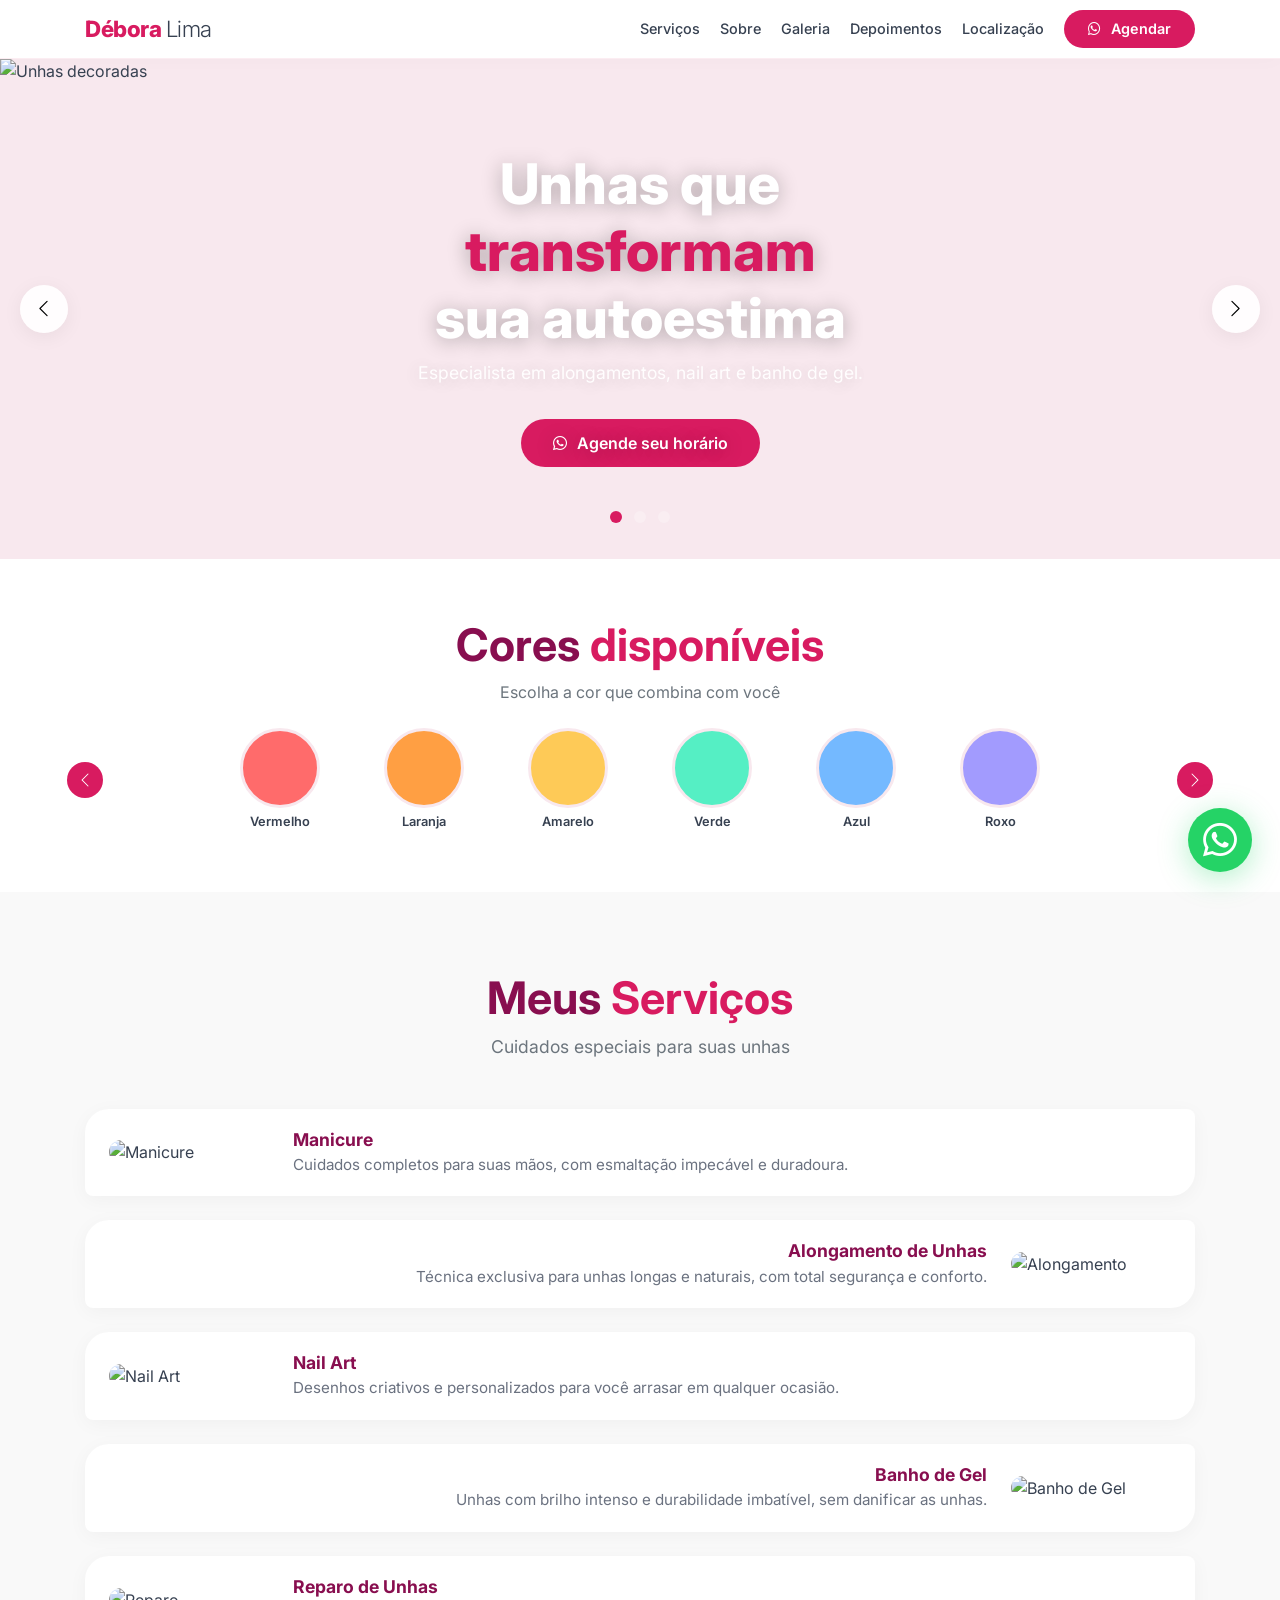
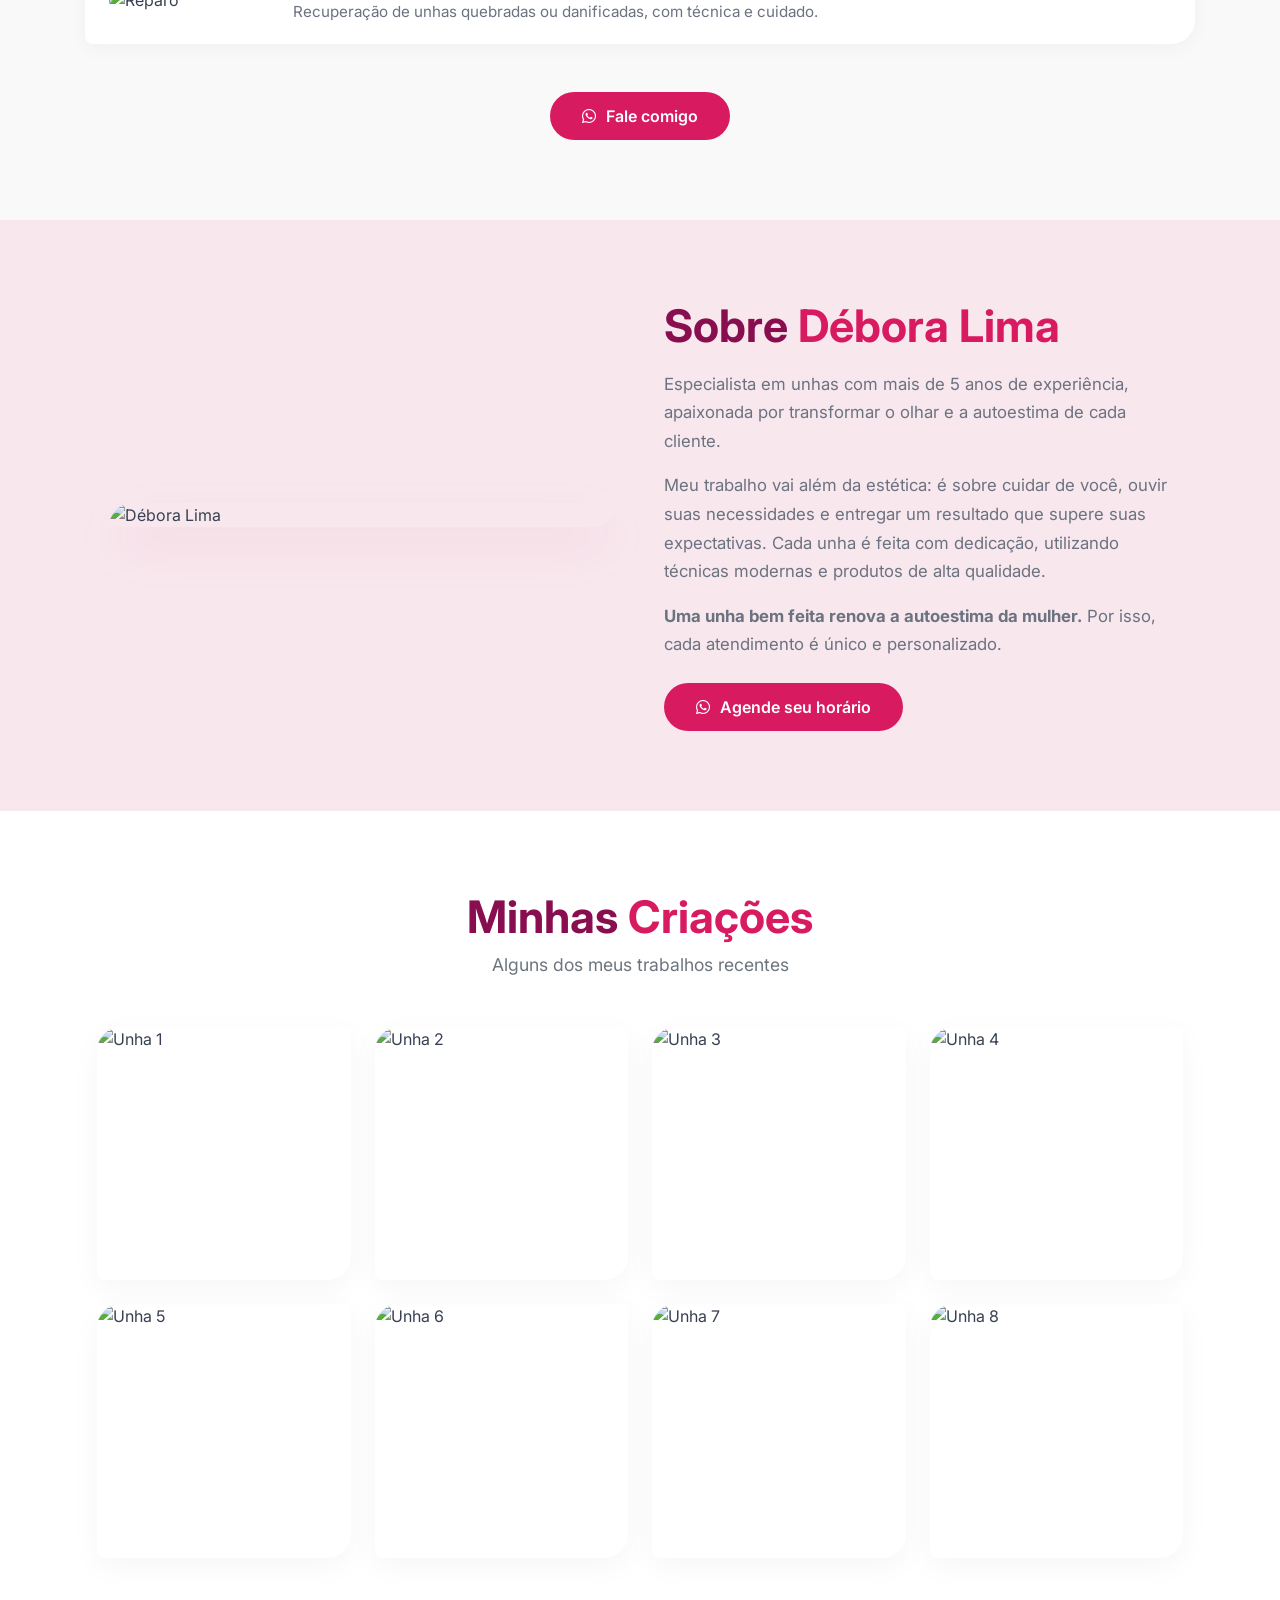
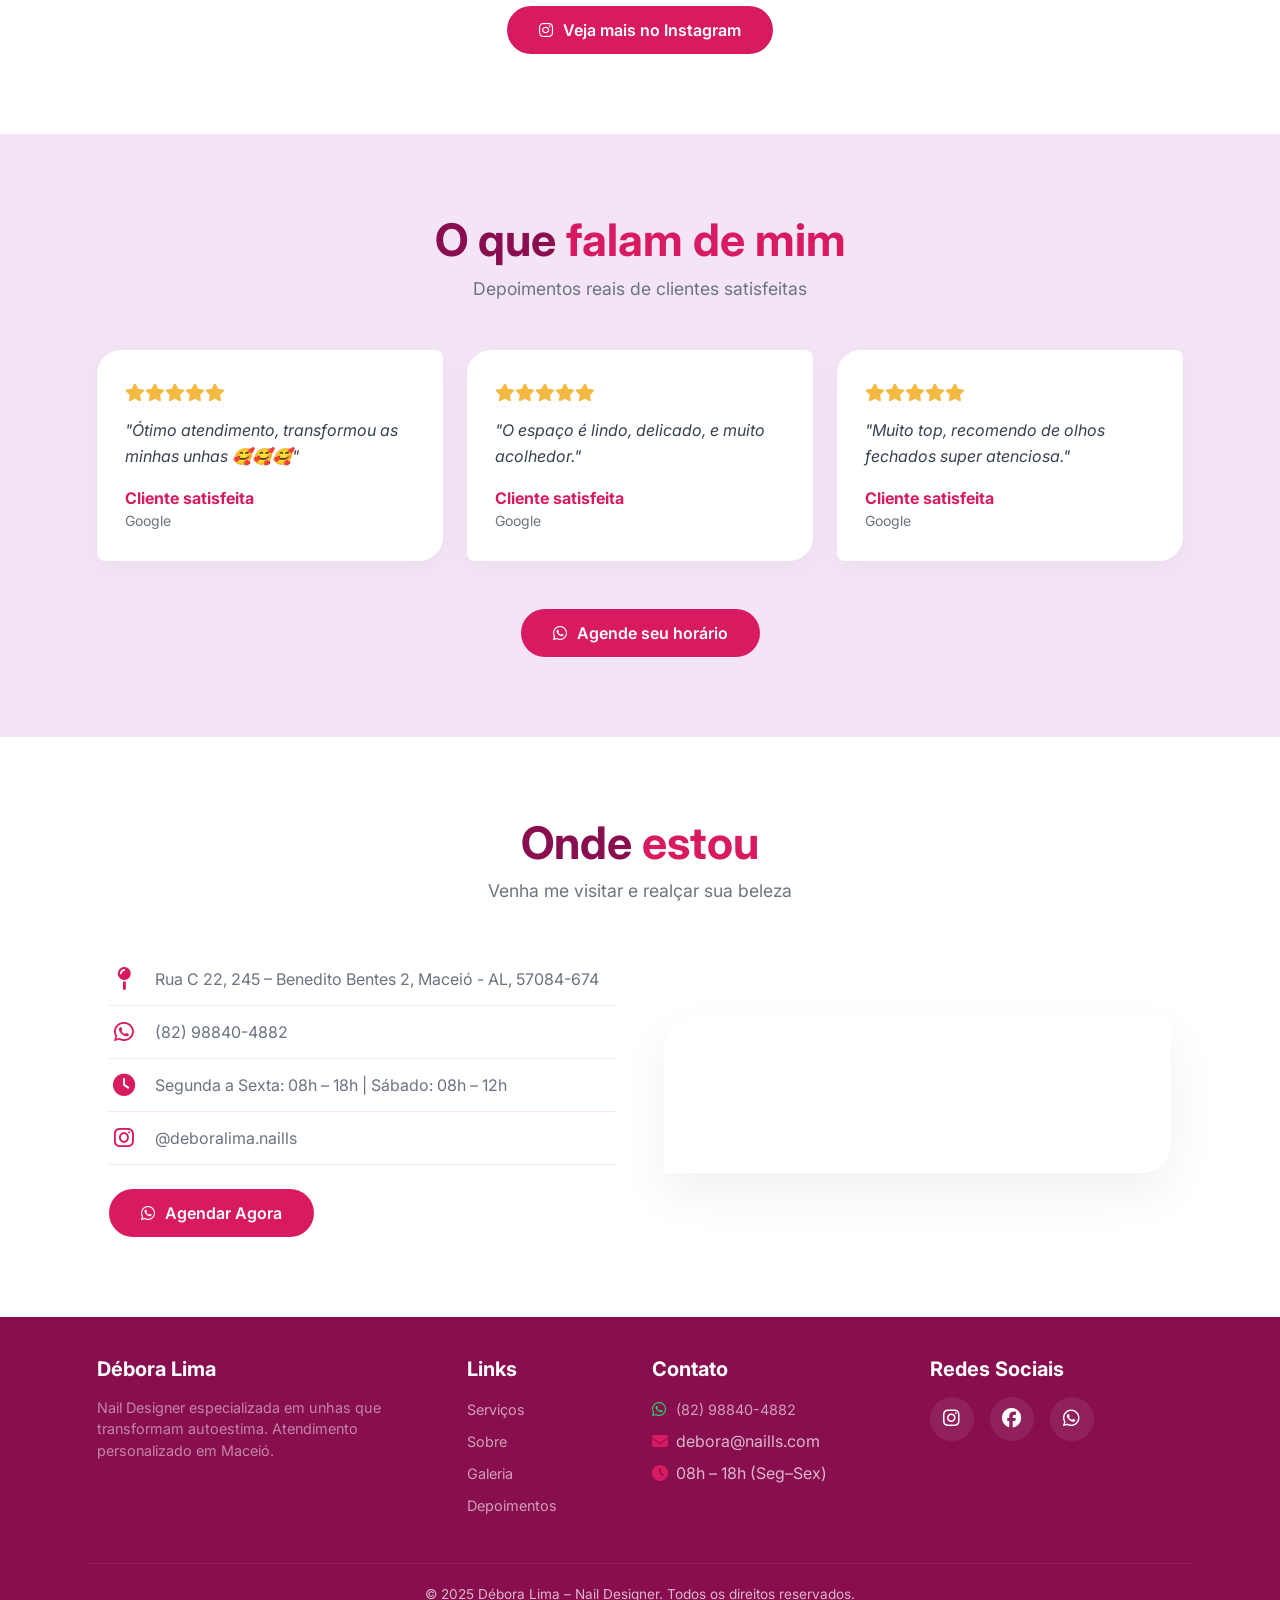
==== commit 46c09c2f: "fix: Home" ====
--- a/index.html
+++ b/index.html
@@ -20,710 +20,9 @@
     <link rel="preconnect" href="https://fonts.googleapis.com" />
     <link rel="preconnect" href="https://fonts.gstatic.com" crossorigin />
     <link href="https://fonts.googleapis.com/css2?family=Inter:wght@300;400;500;600;700;800;900&display=swap" rel="stylesheet" />
-
-    <style>
-        /* ===== RESET E VARIÁVEIS ===== */
-        :root {
-            --rosa-principal: #D81B60;
-            --rosa-claro: #F8E8EE;
-            --rosa-escuro: #880E4F;
-            --lilás: #9C27B0;
-            --lilás-claro: #F3E5F5;
-            --cinza-claro: #F9F9F9;
-            --cinza-texto: #6B7280;
-            --cinza-escuro: #374151;
-            --branco: #FFFFFF;
-            --preto: #1F2937;
-        }
-
-        * {
-            margin: 0;
-            padding: 0;
-            box-sizing: border-box;
-        }
-
-        body {
-            font-family: 'Inter', sans-serif;
-            color: var(--cinza-escuro);
-            background: var(--branco);
-            overflow-x: hidden;
-        }
-
-        a {
-            text-decoration: none;
-            color: inherit;
-        }
-
-        img {
-            max-width: 100%;
-            display: block;
-        }
-
-        .btn-rosa {
-            background: var(--rosa-principal);
-            color: var(--branco);
-            padding: 12px 32px;
-            border-radius: 50px;
-            font-weight: 600;
-            border: none;
-            transition: all 0.3s ease;
-            display: inline-flex;
-            align-items: center;
-            gap: 10px;
-            font-size: 1rem;
-        }
-
-        .btn-rosa:hover {
-            background: #c2185b;
-            color: var(--branco);
-            transform: translateY(-2px);
-            box-shadow: 0 8px 25px rgba(216, 27, 96, 0.25);
-        }
-
-        /* ===== HEADER ===== */
-        .header {
-            position: sticky;
-            top: 0;
-            z-index: 1050;
-            background: rgba(255, 255, 255, 0.95);
-            backdrop-filter: blur(8px);
-            border-bottom: 1px solid rgba(216, 27, 96, 0.08);
-            box-shadow: 0 2px 20px rgba(0, 0, 0, 0.02);
-            padding: 10px 0;
-        }
-
-        .header .logo {
-            font-weight: 800;
-            font-size: 1.4rem;
-            color: var(--rosa-principal);
-            letter-spacing: -0.5px;
-        }
-
-        .header .logo span {
-            font-weight: 300;
-            color: var(--cinza-escuro);
-        }
-
-        .header .nav-link {
-            color: var(--cinza-escuro);
-            font-weight: 500;
-            font-size: 0.9rem;
-            padding: 0.5rem 1rem;
-            border-radius: 12px;
-            transition: all 0.2s ease;
-        }
-
-        .header .nav-link:hover {
-            background: var(--rosa-claro);
-            color: var(--rosa-principal);
-        }
-
-        .header .btn-rosa {
-            padding: 8px 24px;
-            font-size: 0.9rem;
-        }
-
-        /* ===== CORREÇÃO MENU MOBILE ===== */
-        @media (max-width: 991.98px) {
-            .header {
-                position: relative;
-            }
-
-            .navbar-collapse {
-                position: absolute;
-                top: 100%;
-                left: 0;
-                right: 0;
-                background: var(--branco);
-                padding: 1rem 1.5rem;
-                z-index: 1050;
-                max-height: calc(100vh - 80px);
-                overflow-y: auto;
-                border-top: 1px solid rgba(216, 27, 96, 0.08);
-                box-shadow: 0 8px 30px rgba(0, 0, 0, 0.06);
-            }
-
-            .navbar-nav .nav-link {
-                padding: 0.75rem 0;
-                border-bottom: 1px solid var(--rosa-claro);
-            }
-
-            .navbar-nav .nav-link:last-child {
-                border-bottom: none;
-            }
-
-            .navbar-nav .btn-rosa {
-                margin: 0.5rem 0;
-                width: 100%;
-                justify-content: center;
-            }
-
-            .navbar-toggler {
-                border: none;
-                padding: 0.5rem;
-            }
-
-            .navbar-toggler:focus {
-                box-shadow: none;
-            }
-
-            .navbar-toggler-icon {
-                background-image: url("data:image/svg+xml,%3csvg xmlns='http://www.w3.org/2000/svg' viewBox='0 0 30 30'%3e%3cpath stroke='rgba(216,27,96,0.9)' stroke-linecap='round' stroke-miterlimit='10' stroke-width='2' d='M4 7h22M4 15h22M4 23h22'/%3e%3c/svg%3e");
-            }
-        }
-
-        /* ===== HERO CARROSSEL ===== */
-        .hero-carousel {
-            position: relative;
-            overflow: hidden;
-            background: var(--rosa-claro);
-        }
-
-        .hero-carousel .carousel-item {
-            min-height: 500px;
-            background-size: cover;
-            background-position: center;
-        }
-
-        .hero-carousel .carousel-item img {
-            width: 100%;
-            height: 500px;
-            object-fit: cover;
-        }
-
-        .hero-carousel .carousel-control-prev,
-        .hero-carousel .carousel-control-next {
-            width: 48px;
-            height: 48px;
-            background: rgba(255, 255, 255, 0.9);
-            border-radius: 50%;
-            top: 50%;
-            transform: translateY(-50%);
-            opacity: 1;
-            box-shadow: 0 4px 20px rgba(0, 0, 0, 0.06);
-        }
-
-        .hero-carousel .carousel-control-prev {
-            left: 20px;
-        }
-
-        .hero-carousel .carousel-control-next {
-            right: 20px;
-        }
-
-        .hero-carousel .carousel-control-prev-icon,
-        .hero-carousel .carousel-control-next-icon {
-            filter: invert(1);
-            background-size: 60%;
-        }
-
-        .hero-carousel .carousel-indicators {
-            bottom: 20px;
-        }
-
-        .hero-carousel .carousel-indicators button {
-            width: 12px;
-            height: 12px;
-            border-radius: 50%;
-            background: rgba(255, 255, 255, 0.5);
-            border: none;
-            margin: 0 6px;
-        }
-
-        .hero-carousel .carousel-indicators button.active {
-            background: var(--rosa-principal);
-        }
-
-        .hero-carousel .hero-content {
-            position: absolute;
-            top: 50%;
-            left: 50%;
-            transform: translate(-50%, -50%);
-            text-align: center;
-            color: var(--branco);
-            z-index: 2;
-            width: 90%;
-            max-width: 600px;
-            text-shadow: 0 2px 20px rgba(0, 0, 0, 0.3);
-        }
-
-        .hero-carousel .hero-content h1 {
-            font-weight: 800;
-            font-size: clamp(2rem, 5vw, 3.5rem);
-        }
-
-        .hero-carousel .hero-content h1 span {
-            color: var(--rosa-principal);
-        }
-
-        .hero-carousel .hero-content p {
-            font-size: 1.1rem;
-            opacity: 0.9;
-        }
-
-        /* ===== CORES (ESMALTES) ===== */
-        .cores-section {
-            padding: 60px 0;
-            background: var(--branco);
-        }
-
-        .cores-section .section-title {
-            font-weight: 700;
-            font-size: clamp(1.8rem, 4vw, 2.8rem);
-            color: var(--rosa-escuro);
-            text-align: center;
-        }
-
-        .cores-section .section-title span {
-            color: var(--rosa-principal);
-        }
-
-        .cores-section .cor-item {
-            flex: 0 0 auto;
-            width: 120px;
-            text-align: center;
-            transition: transform 0.3s ease;
-            cursor: pointer;
-        }
-
-        .cores-section .cor-item:hover {
-            transform: translateY(-8px);
-        }
-
-        .cores-section .cor-item .cor-img {
-            width: 80px;
-            height: 80px;
-            border-radius: 50%;
-            margin: 0 auto;
-            border: 3px solid var(--rosa-claro);
-            transition: border-color 0.3s;
-            overflow: hidden;
-        }
-
-        .cores-section .cor-item:hover .cor-img {
-            border-color: var(--rosa-principal);
-        }
-
-        .cores-section .cor-item .cor-img img {
-            width: 100%;
-            height: 100%;
-            object-fit: cover;
-        }
-
-        .cores-section .cor-item .cor-nome {
-            font-size: 0.8rem;
-            font-weight: 600;
-            color: var(--cinza-escuro);
-            margin-top: 8px;
-        }
-
-        .cores-section .carousel-control-prev,
-        .cores-section .carousel-control-next {
-            width: 36px;
-            height: 36px;
-            background: var(--rosa-principal);
-            border-radius: 50%;
-            top: 50%;
-            transform: translateY(-50%);
-            opacity: 1;
-        }
-
-        .cores-section .carousel-control-prev {
-            left: -18px;
-        }
-
-        .cores-section .carousel-control-next {
-            right: -18px;
-        }
-
-        .cores-section .carousel-control-prev-icon,
-        .cores-section .carousel-control-next-icon {
-            background-size: 50%;
-        }
-
-        /* ===== SERVIÇOS ===== */
-        .servicos {
-            padding: 80px 0;
-            background: var(--cinza-claro);
-        }
-
-        .servicos .section-title {
-            font-weight: 700;
-            font-size: clamp(2rem, 4vw, 2.8rem);
-            color: var(--rosa-escuro);
-            text-align: center;
-        }
-
-        .servicos .section-title span {
-            color: var(--rosa-principal);
-        }
-
-        .servico-card-row {
-            background: var(--branco);
-            border-radius: 24px 8px 24px 8px;
-            padding: 20px 24px;
-            box-shadow: 0 4px 20px rgba(0, 0, 0, 0.04);
-            transition: transform 0.3s ease, box-shadow 0.3s ease;
-        }
-
-        .servico-card-row:hover {
-            transform: translateY(-4px);
-            box-shadow: 0 12px 40px rgba(216, 27, 96, 0.06);
-        }
-
-        .servico-card-row .icon {
-            font-size: 2rem;
-            color: var(--rosa-principal);
-        }
-
-        .servico-card-row h5 {
-            font-weight: 700;
-            color: var(--rosa-escuro);
-            font-size: 1.1rem;
-            margin-bottom: 4px;
-        }
-
-        .servico-card-row p {
-            font-size: 0.95rem;
-            color: var(--cinza-texto);
-            margin-bottom: 0;
-        }
-
-        /* ===== SOBRE ===== */
-        .sobre {
-            padding: 80px 0;
-            background: var(--rosa-claro);
-        }
-
-        .sobre .sobre-img {
-            border-radius: 30px 0 30px 0;
-            box-shadow: 0 20px 50px rgba(216, 27, 96, 0.08);
-        }
-
-        .sobre h2 {
-            font-weight: 700;
-            font-size: clamp(2rem, 3.5vw, 2.8rem);
-            color: var(--rosa-escuro);
-        }
-
-        .sobre h2 span {
-            color: var(--rosa-principal);
-        }
-
-        .sobre p {
-            color: var(--cinza-texto);
-            font-size: 1.05rem;
-            line-height: 1.7;
-        }
-
-        /* ===== GALERIA ===== */
-        .galeria {
-            padding: 80px 0;
-            background: var(--branco);
-        }
-
-        .galeria .section-title {
-            font-weight: 700;
-            font-size: clamp(2rem, 4vw, 2.8rem);
-            color: var(--rosa-escuro);
-            text-align: center;
-        }
-
-        .galeria .section-title span {
-            color: var(--rosa-principal);
-        }
-
-        .galeria .galeria-img {
-            border-radius: 24px 8px 24px 8px;
-            overflow: hidden;
-            box-shadow: 0 8px 30px rgba(0, 0, 0, 0.04);
-            transition: transform 0.3s ease;
-            aspect-ratio: 1/1;
-        }
-
-        .galeria .galeria-img:hover {
-            transform: scale(1.02);
-        }
-
-        .galeria .galeria-img img {
-            width: 100%;
-            height: 100%;
-            object-fit: cover;
-        }
-
-        /* ===== DEPOIMENTOS ===== */
-        .depoimentos {
-            padding: 80px 0;
-            background: var(--lilás-claro);
-        }
-
-        .depoimentos .section-title {
-            font-weight: 700;
-            font-size: clamp(2rem, 4vw, 2.8rem);
-            color: var(--rosa-escuro);
-            text-align: center;
-        }
-
-        .depoimentos .section-title span {
-            color: var(--rosa-principal);
-        }
-
-        .depoimento-card {
-            background: var(--branco);
-            padding: 30px 28px;
-            border-radius: 24px 8px 24px 8px;
-            box-shadow: 0 8px 30px rgba(0, 0, 0, 0.04);
-            height: 100%;
-            transition: transform 0.3s;
-        }
-
-        .depoimento-card:hover {
-            transform: translateY(-4px);
-        }
-
-        .depoimento-card .stars {
-            color: #f4b942;
-            font-size: 1.1rem;
-            margin-bottom: 12px;
-        }
-
-        .depoimento-card p {
-            font-size: 1rem;
-            color: var(--cinza-escuro);
-            font-style: italic;
-            line-height: 1.6;
-        }
-
-        .depoimento-card .author {
-            font-weight: 700;
-            color: var(--rosa-principal);
-            margin-top: 12px;
-        }
-
-        .depoimento-card .author small {
-            font-weight: 400;
-            color: var(--cinza-texto);
-            display: block;
-        }
-
-        /* ===== LOCALIZAÇÃO ===== */
-        .localizacao {
-            padding: 80px 0;
-            background: var(--branco);
-        }
-
-        .localizacao .section-title {
-            font-weight: 700;
-            font-size: clamp(2rem, 4vw, 2.8rem);
-            color: var(--rosa-escuro);
-            text-align: center;
-        }
-
-        .localizacao .section-title span {
-            color: var(--rosa-principal);
-        }
-
-        .localizacao .info-item {
-            display: flex;
-            align-items: center;
-            gap: 16px;
-            padding: 14px 0;
-            border-bottom: 1px solid var(--rosa-claro);
-        }
-
-        .localizacao .info-item:last-child {
-            border-bottom: none;
-        }
-
-        .localizacao .info-item i {
-            font-size: 1.4rem;
-            color: var(--rosa-principal);
-            width: 30px;
-            text-align: center;
-        }
-
-        .localizacao .info-item span {
-            color: var(--cinza-texto);
-            font-size: 1rem;
-        }
-
-        .localizacao .map-container {
-            border-radius: 30px 0 30px 0;
-            overflow: hidden;
-            box-shadow: 0 20px 50px rgba(0, 0, 0, 0.06);
-        }
-
-        .localizacao .map-container iframe {
-            width: 100%;
-            height: 350px;
-            border: none;
-        }
-
-        /* ===== RODAPÉ ===== */
-        .footer {
-            background: var(--rosa-escuro);
-            color: rgba(255, 255, 255, 0.7);
-            padding: 40px 0 20px;
-        }
-
-        .footer h5 {
-            color: var(--branco);
-            font-weight: 700;
-            margin-bottom: 16px;
-        }
-
-        .footer ul {
-            list-style: none;
-            padding: 0;
-        }
-
-        .footer ul li {
-            margin-bottom: 8px;
-        }
-
-        .footer ul a {
-            color: rgba(255, 255, 255, 0.6);
-            transition: color 0.2s;
-            font-size: 0.9rem;
-        }
-
-        .footer ul a:hover {
-            color: var(--branco);
-        }
-
-        .footer .social-icons {
-            display: flex;
-            gap: 16px;
-            margin-top: 10px;
-        }
-
-        .footer .social-icons a {
-            display: inline-flex;
-            align-items: center;
-            justify-content: center;
-            width: 44px;
-            height: 44px;
-            border-radius: 50%;
-            background: rgba(255, 255, 255, 0.08);
-            color: var(--branco);
-            font-size: 1.2rem;
-            transition: all 0.3s ease;
-        }
-
-        .footer .social-icons a:hover {
-            background: var(--rosa-principal);
-            transform: translateY(-3px);
-        }
-
-        .footer .footer-bottom {
-            border-top: 1px solid rgba(255, 255, 255, 0.06);
-            padding-top: 20px;
-            margin-top: 30px;
-            text-align: center;
-            font-size: 0.85rem;
-        }
-
-        /* ===== WHATSAPP FLOAT ===== */
-        .whatsapp-float {
-            position: fixed;
-            bottom: 28px;
-            right: 28px;
-            z-index: 1050;
-            background: #25d366;
-            color: var(--branco);
-            width: 64px;
-            height: 64px;
-            border-radius: 50%;
-            display: flex;
-            align-items: center;
-            justify-content: center;
-            font-size: 2.4rem;
-            box-shadow: 0 6px 30px rgba(37, 211, 102, 0.35);
-            transition: all 0.3s ease;
-        }
-
-        .whatsapp-float:hover {
-            transform: scale(1.1);
-            color: var(--branco);
-            box-shadow: 0 8px 40px rgba(37, 211, 102, 0.5);
-        }
-
-        /* ===== RESPONSIVO ===== */
-        @media (max-width: 768px) {
-            .hero-carousel .carousel-item {
-                min-height: 320px;
-            }
-            .hero-carousel .carousel-item img {
-                height: 320px;
-            }
-            .hero-carousel .hero-content h1 {
-                font-size: 1.8rem;
-            }
-            .hero-carousel .hero-content p {
-                font-size: 0.95rem;
-            }
-            .cores-section .cor-item {
-                width: 80px;
-            }
-            .cores-section .cor-item .cor-img {
-                width: 60px;
-                height: 60px;
-            }
-            .sobre {
-                text-align: center;
-            }
-            .localizacao .info-item {
-                justify-content: center;
-            }
-            .whatsapp-float {
-                width: 54px;
-                height: 54px;
-                font-size: 2rem;
-                bottom: 20px;
-                right: 20px;
-            }
-            .servico-card-row {
-                padding: 16px;
-            }
-            .servico-card-row .servico-card-img {
-                flex: 0 0 120px !important;
-            }
-            .servico-card-row .servico-card-img img {
-                width: 120px !important;
-                height: 120px !important;
-            }
-        }
-
-        @media (max-width: 576px) {
-            .hero-carousel .carousel-control-prev,
-            .hero-carousel .carousel-control-next {
-                width: 36px;
-                height: 36px;
-            }
-            .hero-carousel .carousel-control-prev {
-                left: 8px;
-            }
-            .hero-carousel .carousel-control-next {
-                right: 8px;
-            }
-            .cores-section .carousel-control-prev {
-                left: -10px;
-            }
-            .cores-section .carousel-control-next {
-                right: -10px;
-            }
-            .servico-card-row .servico-card-img {
-                flex: 0 0 100px !important;
-            }
-            .servico-card-row .servico-card-img img {
-                width: 100px !important;
-                height: 100px !important;
-            }
-            .depoimento-card {
-                padding: 20px;
-            }
-        }
-    </style>
+    
+    <link rel="stylesheet" href="./style.css" />
+    
 </head>
 <body>
 
--- a/style.css
+++ b/style.css
@@ -0,0 +1,757 @@
+
+/* ===== RESET E VARIÁVEIS ===== */
+        :root {
+            --rosa-principal: #D81B60;
+            --rosa-claro: #F8E8EE;
+            --rosa-escuro: #880E4F;
+            --lilás: #9C27B0;
+            --lilás-claro: #F3E5F5;
+            --cinza-claro: #F9F9F9;
+            --cinza-texto: #6B7280;
+            --cinza-escuro: #374151;
+            --branco: #FFFFFF;
+            --preto: #1F2937;
+        }
+
+        * {
+            margin: 0;
+            padding: 0;
+            box-sizing: border-box;
+        }
+
+        body {
+            font-family: 'Inter', sans-serif;
+            color: var(--cinza-escuro);
+            background: var(--branco);
+        }
+
+        a {
+            text-decoration: none;
+            color: inherit;
+        }
+
+        img {
+            max-width: 100%;
+            display: block;
+        }
+
+        .btn-rosa {
+            background: var(--rosa-principal);
+            color: var(--branco);
+            padding: 12px 32px;
+            border-radius: 50px;
+            font-weight: 600;
+            border: none;
+            transition: all 0.3s ease;
+            display: inline-flex;
+            align-items: center;
+            gap: 10px;
+            font-size: 1rem;
+        }
+
+        .btn-rosa:hover {
+            background: #c2185b;
+            color: var(--branco);
+            transform: translateY(-2px);
+            box-shadow: 0 8px 25px rgba(216, 27, 96, 0.25);
+        }
+
+        /* ===== HEADER ===== */
+        .header {
+            position: sticky;
+            top: 0;
+            z-index: 1050;
+            background: rgba(255, 255, 255, 0.95);
+            backdrop-filter: blur(8px);
+            border-bottom: 1px solid rgba(216, 27, 96, 0.08);
+            box-shadow: 0 2px 20px rgba(0, 0, 0, 0.02);
+            padding: 10px 0;
+        }
+
+        .header .logo {
+            font-weight: 800;
+            font-size: 1.4rem;
+            color: var(--rosa-principal);
+            letter-spacing: -0.5px;
+        }
+
+        .header .logo span {
+            font-weight: 300;
+            color: var(--cinza-escuro);
+        }
+
+        .header .nav-link {
+            color: var(--cinza-escuro);
+            font-weight: 500;
+            font-size: 0.9rem;
+            padding: 0.5rem 1rem;
+            border-radius: 12px;
+            transition: all 0.2s ease;
+        }
+
+        .header .nav-link:hover {
+            background: var(--rosa-claro);
+            color: var(--rosa-principal);
+        }
+
+        .header .btn-rosa {
+            padding: 8px 24px;
+            font-size: 0.9rem;
+        }
+
+        /* ===== CORREÇÃO MENU MOBILE ===== */
+        @media (max-width: 991.98px) {
+            .header {
+                position: relative;
+            }
+
+            .navbar-collapse {
+                position: absolute;
+                top: 100%;
+                left: 200;
+                width: 200px;
+                right: 0;
+                background: var(--branco);
+                padding: 1rem 1.5rem;
+                z-index: 1050;
+                max-height: calc(100vh - 80px);
+                overflow-y: auto;
+                border-top: 1px solid rgba(216, 27, 96, 0.08);
+                box-shadow: 0 8px 30px rgba(0, 0, 0, 0.06);
+            }
+
+            .navbar-nav .nav-link {
+                padding: 0.75rem 0;
+                border-bottom: 1px solid var(--rosa-claro);
+            }
+
+            .navbar-nav .nav-link:last-child {
+                border-bottom: none;
+            }
+
+            .navbar-nav .btn-rosa {
+                margin: 0.5rem 0;
+                width: 100%;
+                justify-content: center;
+            }
+
+            .navbar-toggler {
+                border: none;
+                padding: 0.5rem;
+            }
+
+            .navbar-toggler:focus {
+                box-shadow: none;
+            }
+
+            .navbar-toggler-icon {
+                background-image: url("data:image/svg+xml,%3csvg xmlns='http://www.w3.org/2000/svg' viewBox='0 0 30 30'%3e%3cpath stroke='rgba(216,27,96,0.9)' stroke-linecap='round' stroke-miterlimit='10' stroke-width='2' d='M4 7h22M4 15h22M4 23h22'/%3e%3c/svg%3e");
+            }
+        }
+
+        /* ===== HERO CARROSSEL ===== */
+        .hero-carousel {
+            position: relative;
+            overflow: hidden;
+            background: var(--rosa-claro);
+        }
+
+        .hero-carousel .carousel-item {
+            min-height: 500px;
+            background-size: cover;
+            background-position: center;
+        }
+
+        .hero-carousel .carousel-item img {
+            width: 100%;
+            height: 500px;
+            object-fit: cover;
+        }
+
+        .hero-carousel .carousel-control-prev,
+        .hero-carousel .carousel-control-next {
+            width: 48px;
+            height: 48px;
+            background: rgba(255, 255, 255, 0.9);
+            border-radius: 50%;
+            top: 50%;
+            transform: translateY(-50%);
+            opacity: 1;
+            box-shadow: 0 4px 20px rgba(0, 0, 0, 0.06);
+        }
+
+        .hero-carousel .carousel-control-prev {
+            left: 20px;
+        }
+
+        .hero-carousel .carousel-control-next {
+            right: 20px;
+        }
+
+        .hero-carousel .carousel-control-prev-icon,
+        .hero-carousel .carousel-control-next-icon {
+            filter: invert(1);
+            background-size: 60%;
+        }
+
+        .hero-carousel .carousel-indicators {
+            bottom: 20px;
+        }
+
+        .hero-carousel .carousel-indicators button {
+            width: 12px;
+            height: 12px;
+            border-radius: 50%;
+            background: rgba(255, 255, 255, 0.5);
+            border: none;
+            margin: 0 6px;
+        }
+
+        .hero-carousel .carousel-indicators button.active {
+            background: var(--rosa-principal);
+        }
+
+        .hero-carousel .hero-content {
+            position: absolute;
+            top: 50%;
+            left: 50%;
+            transform: translate(-50%, -50%);
+            text-align: center;
+            color: var(--branco);
+            z-index: 2;
+            width: 90%;
+            max-width: 600px;
+            text-shadow: 0 2px 20px rgba(0, 0, 0, 0.3);
+        }
+
+        .hero-carousel .hero-content h1 {
+            font-weight: 800;
+            font-size: clamp(2rem, 5vw, 3.5rem);
+        }
+
+        .hero-carousel .hero-content h1 span {
+            color: var(--rosa-principal);
+        }
+
+        .hero-carousel .hero-content p {
+            font-size: 1.1rem;
+            opacity: 0.9;
+        }
+
+        /* ===== CORES (ESMALTES) ===== */
+        .cores-section {
+            padding: 60px 0;
+            background: var(--branco);
+        }
+
+        .cores-section .section-title {
+            font-weight: 700;
+            font-size: clamp(1.8rem, 4vw, 2.8rem);
+            color: var(--rosa-escuro);
+            text-align: center;
+        }
+
+        .cores-section .section-title span {
+            color: var(--rosa-principal);
+        }
+
+        .cores-section .cor-item {
+            flex: 0 0 auto;
+            width: 120px;
+            text-align: center;
+            transition: transform 0.3s ease;
+            cursor: pointer;
+        }
+
+        .cores-section .cor-item:hover {
+            transform: translateY(-8px);
+        }
+
+        .cores-section .cor-item .cor-img {
+            width: 80px;
+            height: 80px;
+            border-radius: 50%;
+            margin: 0 auto;
+            border: 3px solid var(--rosa-claro);
+            transition: border-color 0.3s;
+            overflow: hidden;
+        }
+
+        .cores-section .cor-item:hover .cor-img {
+            border-color: var(--rosa-principal);
+        }
+
+        .cores-section .cor-item .cor-img img {
+            width: 100%;
+            height: 100%;
+            object-fit: cover;
+        }
+
+        .cores-section .cor-item .cor-nome {
+            font-size: 0.8rem;
+            font-weight: 600;
+            color: var(--cinza-escuro);
+            margin-top: 8px;
+        }
+
+        .cores-section .carousel-control-prev,
+        .cores-section .carousel-control-next {
+            width: 36px;
+            height: 36px;
+            background: var(--rosa-principal);
+            border-radius: 50%;
+            top: 50%;
+            transform: translateY(-50%);
+            opacity: 1;
+        }
+
+        .cores-section .carousel-control-prev {
+            left: -18px;
+        }
+
+        .cores-section .carousel-control-next {
+            right: -18px;
+        }
+
+        .cores-section .carousel-control-prev-icon,
+        .cores-section .carousel-control-next-icon {
+            background-size: 50%;
+        }
+
+        /* ===== SERVIÇOS ===== */
+        .servicos {
+            padding: 80px 0;
+            background: var(--cinza-claro);
+        }
+
+        .servicos .section-title {
+            font-weight: 700;
+            font-size: clamp(2rem, 4vw, 2.8rem);
+            color: var(--rosa-escuro);
+            text-align: center;
+        }
+
+        .servicos .section-title span {
+            color: var(--rosa-principal);
+        }
+
+        .servico-card-row {
+            background: var(--branco);
+            border-radius: 24px 8px 24px 8px;
+            padding: 20px 24px;
+            box-shadow: 0 4px 20px rgba(0, 0, 0, 0.04);
+            transition: transform 0.3s ease, box-shadow 0.3s ease;
+        }
+
+        .servico-card-row:hover {
+            transform: translateY(-4px);
+            box-shadow: 0 12px 40px rgba(216, 27, 96, 0.06);
+        }
+
+        .servico-card-row .icon {
+            font-size: 2rem;
+            color: var(--rosa-principal);
+        }
+
+        .servico-card-row h5 {
+            font-weight: 700;
+            color: var(--rosa-escuro);
+            font-size: 1.1rem;
+            margin-bottom: 4px;
+        }
+
+        .servico-card-row p {
+            font-size: 0.95rem;
+            color: var(--cinza-texto);
+            margin-bottom: 0;
+        }
+
+        /* ===== SOBRE ===== */
+        .sobre {
+            padding: 80px 0;
+            background: var(--rosa-claro);
+        }
+
+        .sobre .sobre-img {
+            border-radius: 30px 0 30px 0;
+            box-shadow: 0 20px 50px rgba(216, 27, 96, 0.08);
+        }
+
+        .sobre h2 {
+            font-weight: 700;
+            font-size: clamp(2rem, 3.5vw, 2.8rem);
+            color: var(--rosa-escuro);
+        }
+
+        .sobre h2 span {
+            color: var(--rosa-principal);
+        }
+
+        .sobre p {
+            color: var(--cinza-texto);
+            font-size: 1.05rem;
+            line-height: 1.7;
+        }
+
+        /* ===== GALERIA ===== */
+        .galeria {
+            padding: 80px 0;
+            background: var(--branco);
+        }
+
+        .galeria .section-title {
+            font-weight: 700;
+            font-size: clamp(2rem, 4vw, 2.8rem);
+            color: var(--rosa-escuro);
+            text-align: center;
+        }
+
+        .galeria .section-title span {
+            color: var(--rosa-principal);
+        }
+
+        .galeria .galeria-img {
+            border-radius: 24px 8px 24px 8px;
+            overflow: hidden;
+            box-shadow: 0 8px 30px rgba(0, 0, 0, 0.04);
+            transition: transform 0.3s ease;
+            aspect-ratio: 1/1;
+        }
+
+        .galeria .galeria-img:hover {
+            transform: scale(1.02);
+        }
+
+        .galeria .galeria-img img {
+            width: 100%;
+            height: 100%;
+            object-fit: cover;
+        }
+
+        /* ===== DEPOIMENTOS ===== */
+        .depoimentos {
+            padding: 80px 0;
+            background: var(--lilás-claro);
+        }
+
+        .depoimentos .section-title {
+            font-weight: 700;
+            font-size: clamp(2rem, 4vw, 2.8rem);
+            color: var(--rosa-escuro);
+            text-align: center;
+        }
+
+        .depoimentos .section-title span {
+            color: var(--rosa-principal);
+        }
+
+        .depoimento-card {
+            background: var(--branco);
+            padding: 30px 28px;
+            border-radius: 24px 8px 24px 8px;
+            box-shadow: 0 8px 30px rgba(0, 0, 0, 0.04);
+            height: 100%;
+            transition: transform 0.3s;
+        }
+
+        .depoimento-card:hover {
+            transform: translateY(-4px);
+        }
+
+        .depoimento-card .stars {
+            color: #f4b942;
+            font-size: 1.1rem;
+            margin-bottom: 12px;
+        }
+
+        .depoimento-card p {
+            font-size: 1rem;
+            color: var(--cinza-escuro);
+            font-style: italic;
+            line-height: 1.6;
+        }
+
+        .depoimento-card .author {
+            font-weight: 700;
+            color: var(--rosa-principal);
+            margin-top: 12px;
+        }
+
+        .depoimento-card .author small {
+            font-weight: 400;
+            color: var(--cinza-texto);
+            display: block;
+        }
+
+        /* ===== LOCALIZAÇÃO ===== */
+        .localizacao {
+            padding: 80px 0;
+            background: var(--branco);
+        }
+
+        .localizacao .section-title {
+            font-weight: 700;
+            font-size: clamp(2rem, 4vw, 2.8rem);
+            color: var(--rosa-escuro);
+            text-align: center;
+        }
+
+        .localizacao .section-title span {
+            color: var(--rosa-principal);
+        }
+
+        .localizacao .info-item {
+            display: flex;
+            align-items: center;
+            gap: 16px;
+            padding: 14px 0;
+            border-bottom: 1px solid var(--rosa-claro);
+        }
+
+        .localizacao .info-item:last-child {
+            border-bottom: none;
+        }
+
+        .localizacao .info-item i {
+            font-size: 1.4rem;
+            color: var(--rosa-principal);
+            width: 30px;
+            text-align: center;
+        }
+
+        .localizacao .info-item span {
+            color: var(--cinza-texto);
+            font-size: 1rem;
+        }
+
+        .localizacao .map-container {
+            border-radius: 30px 0 30px 0;
+            overflow: hidden;
+            box-shadow: 0 20px 50px rgba(0, 0, 0, 0.06);
+        }
+
+        .localizacao .map-container iframe {
+            width: 100%;
+            height: 350px;
+            border: none;
+        }
+
+        /* ===== RODAPÉ ===== */
+        .footer {
+            background: var(--rosa-escuro);
+            color: rgba(255, 255, 255, 0.7);
+            padding: 40px 0 20px;
+        }
+
+        .footer h5 {
+            color: var(--branco);
+            font-weight: 700;
+            margin-bottom: 16px;
+        }
+
+        .footer ul {
+            list-style: none;
+            padding: 0;
+        }
+
+        .footer ul li {
+            margin-bottom: 8px;
+        }
+
+        .footer ul a {
+            color: rgba(255, 255, 255, 0.6);
+            transition: color 0.2s;
+            font-size: 0.9rem;
+        }
+
+        .footer ul a:hover {
+            color: var(--branco);
+        }
+
+        .footer .social-icons {
+            display: flex;
+            gap: 16px;
+            margin-top: 10px;
+        }
+
+        .footer .social-icons a {
+            display: inline-flex;
+            align-items: center;
+            justify-content: center;
+            width: 44px;
+            height: 44px;
+            border-radius: 50%;
+            background: rgba(255, 255, 255, 0.08);
+            color: var(--branco);
+            font-size: 1.2rem;
+            transition: all 0.3s ease;
+        }
+
+        .footer .social-icons a:hover {
+            background: var(--rosa-principal);
+            transform: translateY(-3px);
+        }
+
+        .footer .footer-bottom {
+            border-top: 1px solid rgba(255, 255, 255, 0.06);
+            padding-top: 20px;
+            margin-top: 30px;
+            text-align: center;
+            font-size: 0.85rem;
+        }
+
+        /* ===== WHATSAPP FLOAT ===== */
+        .whatsapp-float {
+            position: fixed;
+            bottom: 28px;
+            right: 28px;
+            z-index: 1050;
+            background: #25d366;
+            color: var(--branco);
+            width: 64px;
+            height: 64px;
+            border-radius: 50%;
+            display: flex;
+            align-items: center;
+            justify-content: center;
+            font-size: 2.4rem;
+            box-shadow: 0 6px 30px rgba(37, 211, 102, 0.35);
+            transition: all 0.3s ease;
+        }
+
+        .whatsapp-float:hover {
+            transform: scale(1.1);
+            color: var(--branco);
+            box-shadow: 0 8px 40px rgba(37, 211, 102, 0.5);
+        }
+
+        /* ===== RESPONSIVO ===== */
+        @media (max-width: 768px) {
+            .hero-carousel .carousel-item {
+                min-height: 320px;
+            }
+            .hero-carousel .carousel-item img {
+                height: 320px;
+            }
+            .hero-carousel .hero-content h1 {
+                font-size: 1.8rem;
+            }
+            .hero-carousel .hero-content p {
+                font-size: 0.95rem;
+            }
+            .cores-section .cor-item {
+                width: 80px;
+            }
+            .cores-section .cor-item .cor-img {
+                width: 60px;
+                height: 60px;
+            }
+            .sobre {
+                text-align: center;
+            }
+            .localizacao .info-item {
+                justify-content: center;
+            }
+            .whatsapp-float {
+                width: 54px;
+                height: 54px;
+                font-size: 2rem;
+                bottom: 20px;
+                right: 20px;
+            }
+            .servico-card-row {
+                padding: 16px;
+            }
+            .servico-card-row .servico-card-img {
+                flex: 0 0 120px !important;
+            }
+            .servico-card-row .servico-card-img img {
+                width: 120px !important;
+                height: 120px !important;
+            }
+        }
+
+        @media (max-width: 576px) {
+            .hero-carousel .carousel-control-prev,
+            .hero-carousel .carousel-control-next {
+                width: 36px;
+                height: 36px;
+            }
+            .hero-carousel .carousel-control-prev {
+                left: 8px;
+            }
+            .hero-carousel .carousel-control-next {
+                right: 8px;
+            }
+            .cores-section .carousel-control-prev {
+                left: -10px;
+            }
+            .cores-section .carousel-control-next {
+                right: -10px;
+            }
+            .servico-card-row .servico-card-img {
+                flex: 0 0 100px !important;
+            }
+            .servico-card-row .servico-card-img img {
+                width: 100px !important;
+                height: 100px !important;
+            }
+            .depoimento-card {
+                padding: 20px;
+            }
+        }
+/* ===== CORREÇÃO DE OVERFLOW ===== */
+html, body {
+    overflow-x: hidden !important;
+    width: 100% !important;
+    max-width: 100% !important;
+}
+
+* {
+    box-sizing: border-box;
+    max-width: 100%;
+}
+
+img, video, iframe {
+    max-width: 100% !important;
+    height: auto !important;
+}
+
+.container, .container-fluid {
+    padding-left: 15px !important;
+    padding-right: 15px !important;
+}
+
+.row {
+    margin-left: 0 !important;
+    margin-right: 0 !important;
+}
+
+/* Corrige o carousel */
+.carousel-item img {
+    width: 100% !important;
+    max-width: 100% !important;
+    height: auto !important;
+}
+
+/* Corrige o menu mobile */
+.navbar-collapse {
+    left: 0 !important;
+    right: 0 !important;
+    width: auto !important;
+}
+
+/* Corrige o popup */
+.promo-popup {
+    overflow: hidden !important;
+}
+
+/* Garante que nenhum elemento fixo ou absoluto ultrapasse */
+.position-fixed, .position-absolute {
+    max-width: 100vw !important;
+}
+
+/* Se houver algum elemento com width: 100vw, corrige */
+[style*="width: 100vw"] {
+    width: 100% !important;
+}
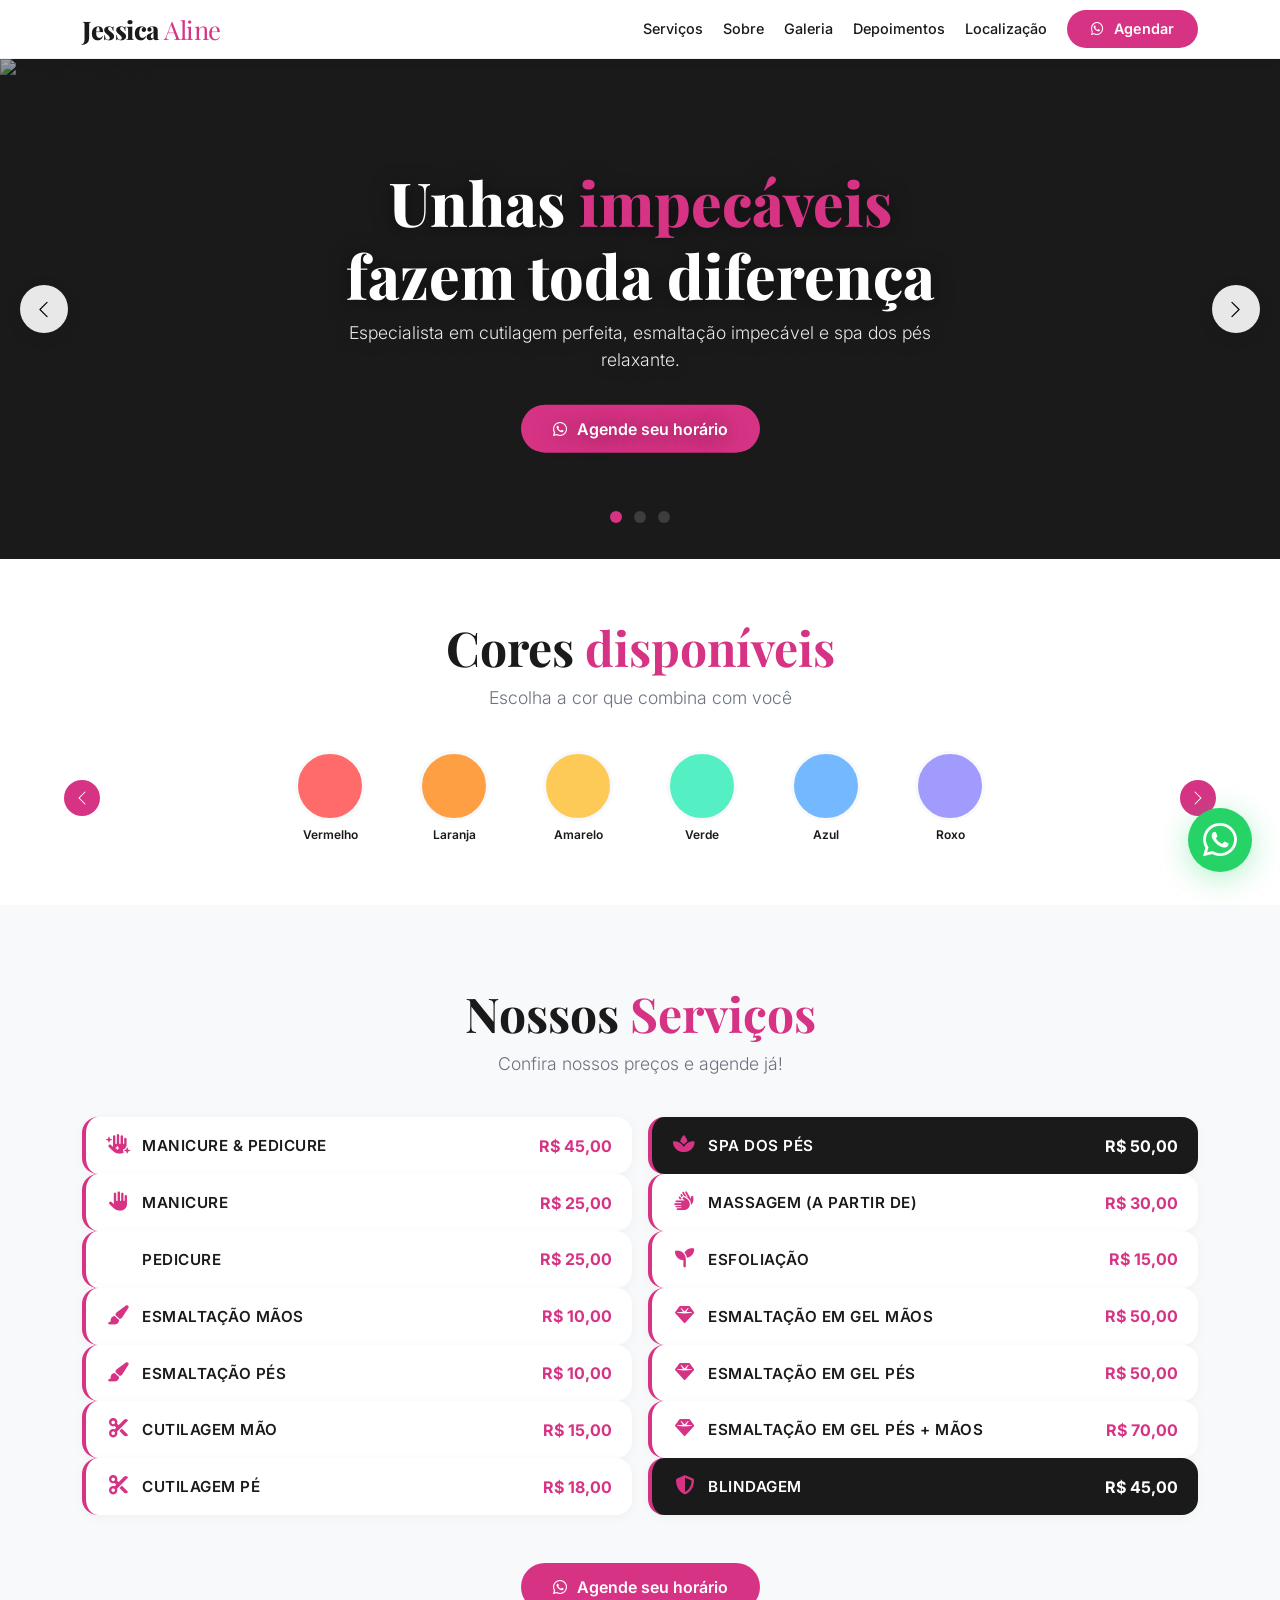
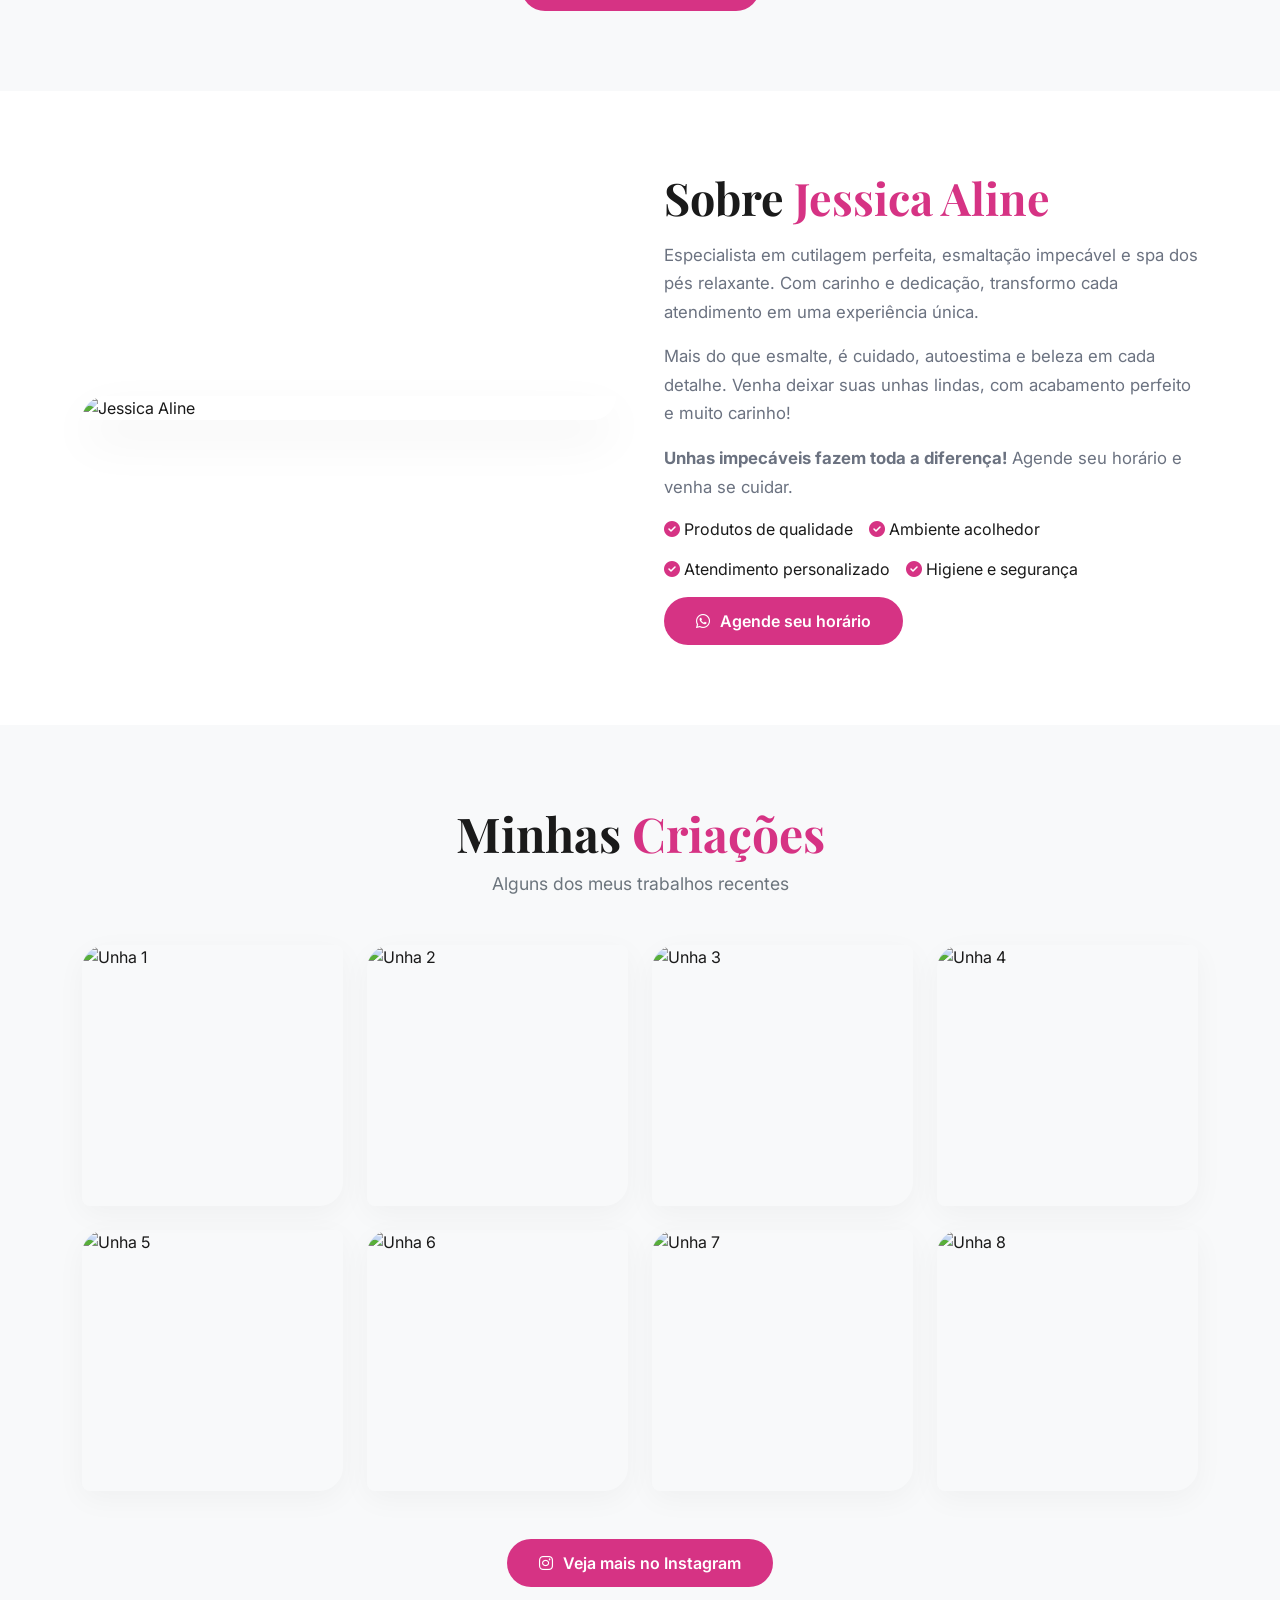
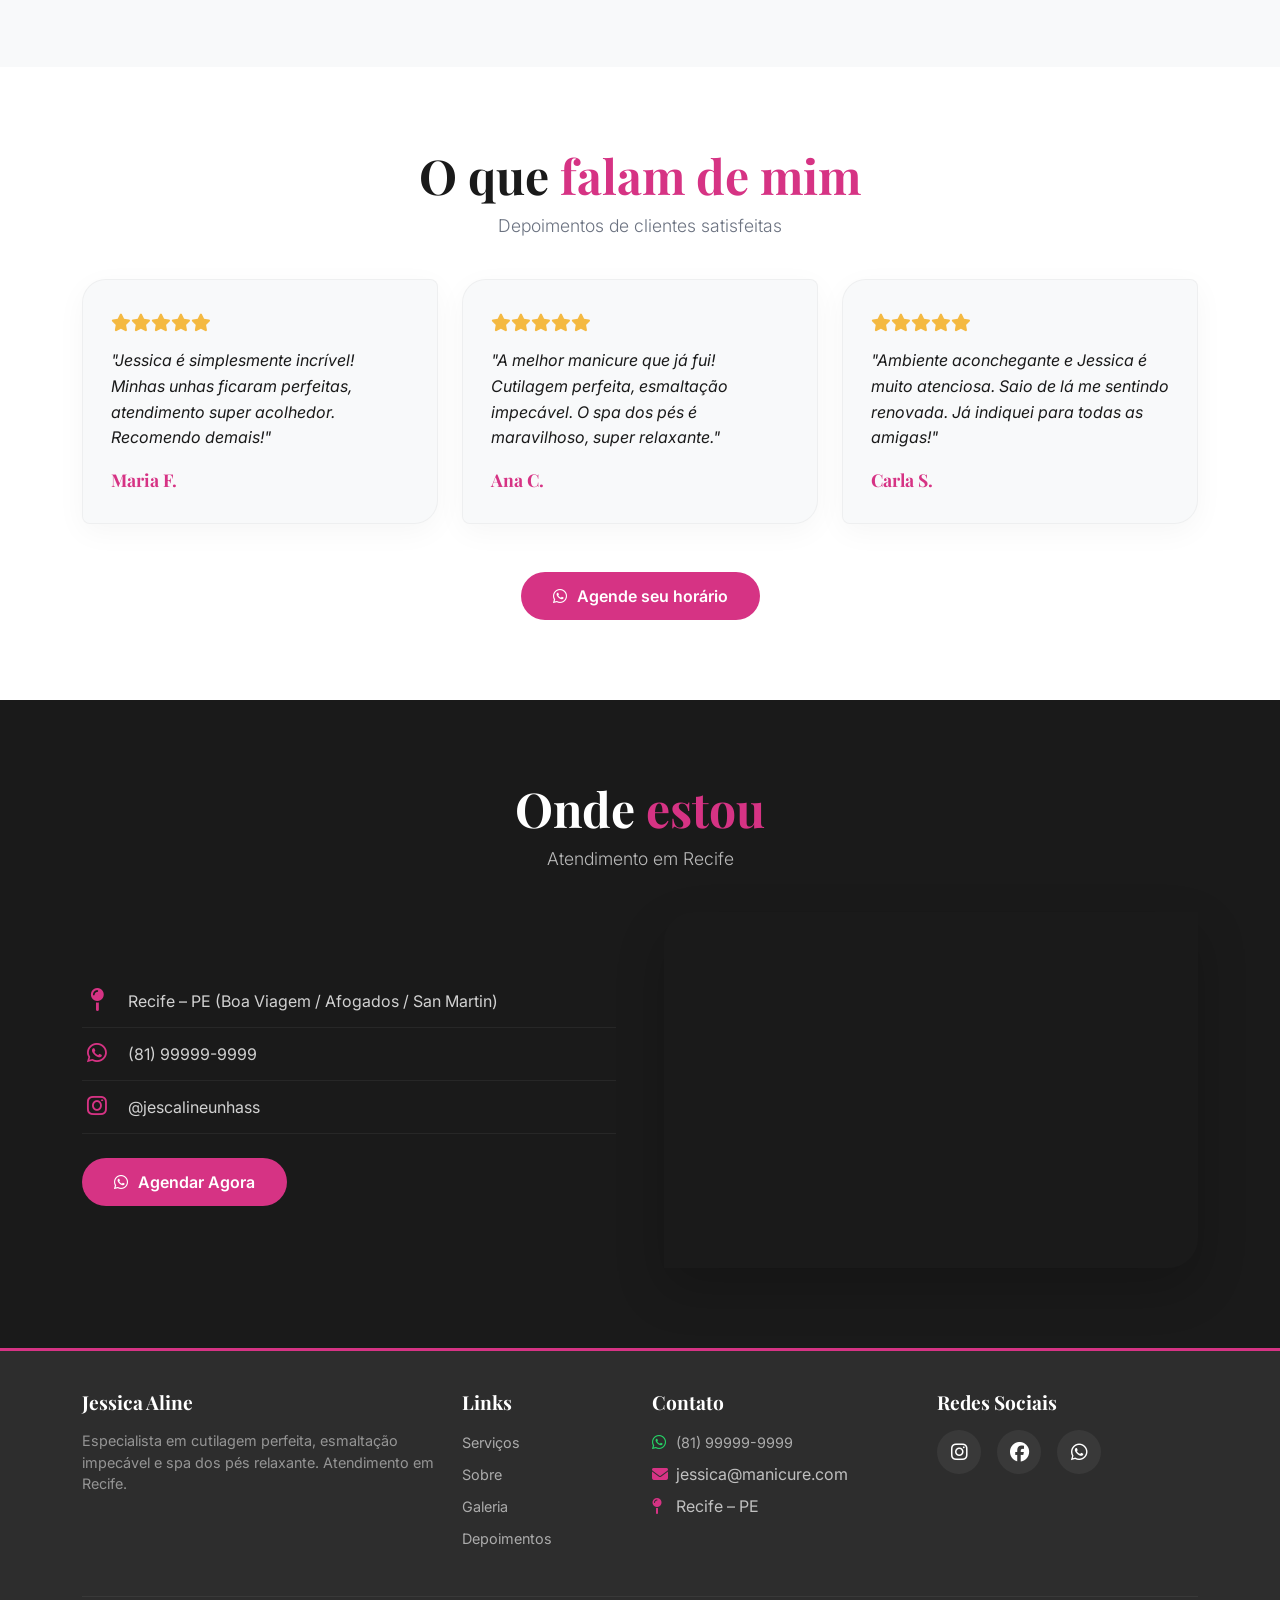
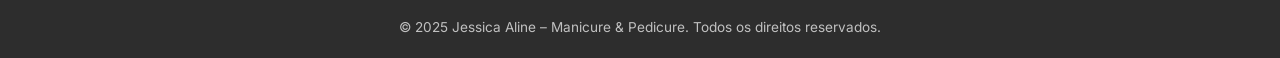
==== commit 7cc860ba: "fix: layout" ====
--- a/index.html
+++ b/index.html
@@ -3,33 +3,748 @@
 <head>
     <meta charset="UTF-8" />
     <meta name="viewport" content="width=device-width, initial-scale=1.0" />
-    <title>Débora Lima – Nail Designer</title>
+    <title>Jessica Aline – Manicure & Pedicure</title>
 
     <!-- SEO Meta -->
-    <meta name="description" content="Nail Designer especializada em alongamentos, nail art e banho de gel. Atendimentos em Maceió. Agende seu horário e realce sua beleza." />
-    <meta property="og:title" content="Débora Lima – Nail Designer" />
-    <meta property="og:description" content="Nail Designer especializada em alongamentos, nail art e banho de gel. Atendimentos em Maceió." />
+    <meta name="description" content="Especialista em cutilagem perfeita, esmaltação impecável e spa dos pés relaxante. Atendimento em Recife. Agende seu horário!" />
+    <meta property="og:title" content="Jessica Aline – Manicure & Pedicure" />
+    <meta property="og:description" content="Especialista em cutilagem perfeita, esmaltação impecável e spa dos pés." />
     <meta property="og:type" content="website" />
-    <meta property="og:url" content="https://deboralima.naills.com.br/" />
+    <meta property="og:url" content="https://jessicaaline.com.br/" />
 
     <!-- Bootstrap 5 -->
     <link href="https://cdn.jsdelivr.net/npm/bootstrap@5.3.2/dist/css/bootstrap.min.css" rel="stylesheet" />
     <!-- Font Awesome 6 -->
     <link rel="stylesheet" href="https://cdnjs.cloudflare.com/ajax/libs/font-awesome/6.5.1/css/all.min.css" />
-    <!-- Google Fonts -->
+    <!-- Google Fonts: serifada para elegância -->
     <link rel="preconnect" href="https://fonts.googleapis.com" />
     <link rel="preconnect" href="https://fonts.gstatic.com" crossorigin />
-    <link href="https://fonts.googleapis.com/css2?family=Inter:wght@300;400;500;600;700;800;900&display=swap" rel="stylesheet" />
-    
-    <link rel="stylesheet" href="./style.css" />
-    
+    <link href="https://fonts.googleapis.com/css2?family=Playfair+Display:ital,wght@0,400;0,600;0,700;0,800;1,400&family=Inter:wght@300;400;500;600;700&display=swap" rel="stylesheet" />
+
+    <style>
+        /* ===== RESET E VARIÁVEIS ===== */
+        :root {
+            --rosa: #D63384;
+            --rosa-claro: #FCE4EC;
+            --rosa-escuro: #880E4F;
+            --preto: #1A1A1A;
+            --preto-claro: #2D2D2D;
+            --cinza: #6B7280;
+            --cinza-claro: #F8F9FA;
+            --branco: #FFFFFF;
+            --fonte-titulo: 'Playfair Display', serif;
+            --fonte-corpo: 'Inter', sans-serif;
+        }
+
+        * {
+            margin: 0;
+            padding: 0;
+            box-sizing: border-box;
+        }
+
+        body {
+            font-family: var(--fonte-corpo);
+            color: var(--preto);
+            background: var(--branco);
+            overflow-x: hidden;
+            width: 100%;
+        }
+
+        a {
+            text-decoration: none;
+            color: inherit;
+        }
+
+        img {
+            max-width: 100%;
+            display: block;
+        }
+
+        .btn-rosa {
+            background: var(--rosa);
+            color: var(--branco);
+            padding: 12px 32px;
+            border-radius: 50px;
+            font-weight: 600;
+            border: none;
+            transition: all 0.3s ease;
+            display: inline-flex;
+            align-items: center;
+            gap: 10px;
+            font-size: 1rem;
+            font-family: var(--fonte-corpo);
+        }
+
+        .btn-rosa:hover {
+            background: #c2185b;
+            color: var(--branco);
+            transform: translateY(-2px);
+            box-shadow: 0 8px 25px rgba(214, 51, 132, 0.25);
+        }
+
+        .section-title {
+            font-family: var(--fonte-titulo);
+            font-weight: 700;
+            font-size: clamp(2.2rem, 4vw, 3rem);
+            color: var(--preto);
+            text-align: center;
+        }
+
+        .section-title span {
+            color: var(--rosa);
+        }
+
+        .section-subtitle {
+            text-align: center;
+            color: var(--cinza);
+            font-size: 1.1rem;
+            font-weight: 300;
+            margin-bottom: 2.5rem;
+            font-family: var(--fonte-corpo);
+        }
+
+        /* ===== HEADER ===== */
+        .header {
+            position: sticky;
+            top: 0;
+            z-index: 1050;
+            background: rgba(255, 255, 255, 0.95);
+            backdrop-filter: blur(8px);
+            border-bottom: 1px solid rgba(0, 0, 0, 0.06);
+            box-shadow: 0 2px 20px rgba(0, 0, 0, 0.02);
+            padding: 10px 0;
+        }
+
+        .header .logo {
+            font-family: var(--fonte-titulo);
+            font-weight: 800;
+            font-size: 1.6rem;
+            color: var(--preto);
+            letter-spacing: -0.5px;
+        }
+
+        .header .logo span {
+            font-weight: 400;
+            color: var(--rosa);
+        }
+
+        .header .nav-link {
+            color: var(--preto);
+            font-weight: 500;
+            font-size: 0.9rem;
+            padding: 0.5rem 1rem;
+            border-radius: 12px;
+            transition: all 0.2s ease;
+            font-family: var(--fonte-corpo);
+        }
+
+        .header .nav-link:hover {
+            background: var(--rosa-claro);
+            color: var(--rosa);
+        }
+
+        .header .btn-rosa {
+            padding: 8px 24px;
+            font-size: 0.9rem;
+        }
+
+        /* ===== CORREÇÃO MENU MOBILE ===== */
+        @media (max-width: 991.98px) {
+            .header {
+                position: relative;
+            }
+
+            .navbar-collapse {
+                position: absolute;
+                top: 100%;
+                left: 0;
+                right: 0;
+                background: var(--branco);
+                padding: 1rem 1.5rem;
+                z-index: 1050;
+                max-height: calc(100vh - 80px);
+                overflow-y: auto;
+                border-top: 1px solid rgba(0, 0, 0, 0.06);
+                box-shadow: 0 8px 30px rgba(0, 0, 0, 0.06);
+            }
+
+            .navbar-nav .nav-link {
+                padding: 0.75rem 0;
+                border-bottom: 1px solid var(--rosa-claro);
+            }
+
+            .navbar-nav .nav-link:last-child {
+                border-bottom: none;
+            }
+
+            .navbar-nav .btn-rosa {
+                margin: 0.5rem 0;
+                width: 100%;
+                justify-content: center;
+            }
+
+            .navbar-toggler {
+                border: none;
+                padding: 0.5rem;
+            }
+
+            .navbar-toggler:focus {
+                box-shadow: none;
+            }
+
+            .navbar-toggler-icon {
+                background-image: url("data:image/svg+xml,%3csvg xmlns='http://www.w3.org/2000/svg' viewBox='0 0 30 30'%3e%3cpath stroke='rgba(0,0,0,0.9)' stroke-linecap='round' stroke-miterlimit='10' stroke-width='2' d='M4 7h22M4 15h22M4 23h22'/%3e%3c/svg%3e");
+            }
+        }
+
+        /* ===== HERO CARROSSEL ===== */
+        .hero-carousel {
+            position: relative;
+            overflow: hidden;
+            background: var(--preto);
+        }
+
+        .hero-carousel .carousel-item {
+            min-height: 500px;
+            background-size: cover;
+            background-position: center;
+        }
+
+        .hero-carousel .carousel-item img {
+            width: 100%;
+            height: 500px;
+            object-fit: cover;
+            opacity: 0.6;
+        }
+
+        .hero-carousel .carousel-control-prev,
+        .hero-carousel .carousel-control-next {
+            width: 48px;
+            height: 48px;
+            background: rgba(255, 255, 255, 0.9);
+            border-radius: 50%;
+            top: 50%;
+            transform: translateY(-50%);
+            opacity: 1;
+            box-shadow: 0 4px 20px rgba(0, 0, 0, 0.06);
+        }
+
+        .hero-carousel .carousel-control-prev {
+            left: 20px;
+        }
+
+        .hero-carousel .carousel-control-next {
+            right: 20px;
+        }
+
+        .hero-carousel .carousel-control-prev-icon,
+        .hero-carousel .carousel-control-next-icon {
+            filter: invert(1);
+            background-size: 60%;
+        }
+
+        .hero-carousel .carousel-indicators {
+            bottom: 20px;
+        }
+
+        .hero-carousel .carousel-indicators button {
+            width: 12px;
+            height: 12px;
+            border-radius: 50%;
+            background: rgba(255, 255, 255, 0.3);
+            border: none;
+            margin: 0 6px;
+        }
+
+        .hero-carousel .carousel-indicators button.active {
+            background: var(--rosa);
+        }
+
+        .hero-carousel .hero-content {
+            position: absolute;
+            top: 50%;
+            left: 50%;
+            transform: translate(-50%, -50%);
+            text-align: center;
+            color: var(--branco);
+            z-index: 2;
+            width: 90%;
+            max-width: 600px;
+            text-shadow: 0 2px 20px rgba(0, 0, 0, 0.5);
+        }
+
+        .hero-carousel .hero-content h1 {
+            font-family: var(--fonte-titulo);
+            font-weight: 800;
+            font-size: clamp(2.2rem, 5vw, 3.8rem);
+        }
+
+        .hero-carousel .hero-content h1 span {
+            color: var(--rosa);
+        }
+
+        .hero-carousel .hero-content p {
+            font-family: var(--fonte-corpo);
+            font-size: 1.1rem;
+            opacity: 0.9;
+            font-weight: 300;
+        }
+
+        /* ===== CORES (ESMALTES) ===== */
+        .cores-section {
+            padding: 60px 0;
+            background: var(--branco);
+        }
+
+        .cores-section .cor-item {
+            flex: 0 0 auto;
+            width: 100px;
+            text-align: center;
+            transition: transform 0.3s ease;
+            cursor: pointer;
+        }
+
+        .cores-section .cor-item:hover {
+            transform: translateY(-8px);
+        }
+
+        .cores-section .cor-item .cor-img {
+            width: 70px;
+            height: 70px;
+            border-radius: 50%;
+            margin: 0 auto;
+            border: 3px solid var(--cinza-claro);
+            transition: border-color 0.3s;
+            overflow: hidden;
+        }
+
+        .cores-section .cor-item:hover .cor-img {
+            border-color: var(--rosa);
+        }
+
+        .cores-section .cor-item .cor-img img {
+            width: 100%;
+            height: 100%;
+            object-fit: cover;
+        }
+
+        .cores-section .cor-item .cor-nome {
+            font-size: 0.75rem;
+            font-weight: 600;
+            color: var(--preto);
+            margin-top: 6px;
+            font-family: var(--fonte-corpo);
+        }
+
+        .cores-section .carousel-control-prev,
+        .cores-section .carousel-control-next {
+            width: 36px;
+            height: 36px;
+            background: var(--rosa);
+            border-radius: 50%;
+            top: 50%;
+            transform: translateY(-50%);
+            opacity: 1;
+        }
+
+        .cores-section .carousel-control-prev {
+            left: -18px;
+        }
+
+        .cores-section .carousel-control-next {
+            right: -18px;
+        }
+
+        .cores-section .carousel-control-prev-icon,
+        .cores-section .carousel-control-next-icon {
+            background-size: 50%;
+        }
+
+        /* ===== SERVIÇOS ===== */
+        .servicos {
+            padding: 80px 0;
+            background: var(--cinza-claro);
+        }
+
+        .servico-item {
+            background: var(--branco);
+            border-radius: 16px;
+            padding: 16px 20px;
+            display: flex;
+            justify-content: space-between;
+            align-items: center;
+            box-shadow: 0 2px 12px rgba(0, 0, 0, 0.04);
+            transition: transform 0.2s ease, box-shadow 0.2s ease;
+            border-left: 4px solid var(--rosa);
+            font-family: var(--fonte-corpo);
+        }
+
+        .servico-item:hover {
+            transform: translateX(4px);
+            box-shadow: 0 8px 30px rgba(214, 51, 132, 0.06);
+        }
+
+        .servico-item .nome {
+            font-weight: 600;
+            color: var(--preto);
+            font-size: 0.95rem;
+            text-transform: uppercase;
+            letter-spacing: 0.5px;
+        }
+
+        .servico-item .preco {
+            font-weight: 700;
+            color: var(--rosa);
+            font-size: 1rem;
+            white-space: nowrap;
+        }
+
+        .servico-item .icone {
+            color: var(--rosa);
+            font-size: 1.2rem;
+            margin-right: 12px;
+            width: 24px;
+            text-align: center;
+        }
+
+        .servico-destaque {
+            background: var(--preto);
+            border-left-color: var(--rosa);
+        }
+
+        .servico-destaque .nome,
+        .servico-destaque .preco {
+            color: var(--branco);
+        }
+
+        .servico-destaque .icone {
+            color: var(--rosa);
+        }
+
+        /* ===== SOBRE ===== */
+        .sobre {
+            padding: 80px 0;
+            background: var(--branco);
+        }
+
+        .sobre .sobre-img {
+            border-radius: 30px 0 30px 0;
+            box-shadow: 0 20px 50px rgba(0, 0, 0, 0.06);
+        }
+
+        .sobre h2 {
+            font-family: var(--fonte-titulo);
+            font-weight: 700;
+            font-size: clamp(2rem, 3.5vw, 2.8rem);
+            color: var(--preto);
+        }
+
+        .sobre h2 span {
+            color: var(--rosa);
+        }
+
+        .sobre p {
+            color: var(--cinza);
+            font-size: 1.05rem;
+            line-height: 1.7;
+            font-family: var(--fonte-corpo);
+        }
+
+        /* ===== GALERIA ===== */
+        .galeria {
+            padding: 80px 0;
+            background: var(--cinza-claro);
+        }
+
+        .galeria .galeria-img {
+            border-radius: 24px 8px 24px 8px;
+            overflow: hidden;
+            box-shadow: 0 8px 30px rgba(0, 0, 0, 0.04);
+            transition: transform 0.3s ease;
+            aspect-ratio: 1/1;
+        }
+
+        .galeria .galeria-img:hover {
+            transform: scale(1.02);
+        }
+
+        .galeria .galeria-img img {
+            width: 100%;
+            height: 100%;
+            object-fit: cover;
+        }
+
+        /* ===== DEPOIMENTOS ===== */
+        .depoimentos {
+            padding: 80px 0;
+            background: var(--branco);
+        }
+
+        .depoimento-card {
+            background: var(--cinza-claro);
+            padding: 30px 28px;
+            border-radius: 24px 8px 24px 8px;
+            box-shadow: 0 8px 30px rgba(0, 0, 0, 0.04);
+            height: 100%;
+            transition: transform 0.3s;
+            border: 1px solid rgba(0, 0, 0, 0.04);
+        }
+
+        .depoimento-card:hover {
+            transform: translateY(-4px);
+        }
+
+        .depoimento-card .stars {
+            color: #f4b942;
+            font-size: 1.1rem;
+            margin-bottom: 12px;
+        }
+
+        .depoimento-card p {
+            font-size: 1rem;
+            color: var(--preto);
+            font-style: italic;
+            line-height: 1.6;
+            font-family: var(--fonte-corpo);
+        }
+
+        .depoimento-card .author {
+            font-family: var(--fonte-titulo);
+            font-weight: 700;
+            color: var(--rosa);
+            margin-top: 12px;
+            font-size: 1.1rem;
+        }
+
+        /* ===== LOCALIZAÇÃO ===== */
+        .localizacao {
+            padding: 80px 0;
+            background: var(--preto);
+            color: var(--branco);
+        }
+
+        .localizacao .section-title {
+            color: var(--branco);
+        }
+
+        .localizacao .section-title span {
+            color: var(--rosa);
+        }
+
+        .localizacao .info-item {
+            display: flex;
+            align-items: center;
+            gap: 16px;
+            padding: 14px 0;
+            border-bottom: 1px solid rgba(255, 255, 255, 0.06);
+            font-family: var(--fonte-corpo);
+        }
+
+        .localizacao .info-item:last-child {
+            border-bottom: none;
+        }
+
+        .localizacao .info-item i {
+            font-size: 1.4rem;
+            color: var(--rosa);
+            width: 30px;
+            text-align: center;
+        }
+
+        .localizacao .info-item span,
+        .localizacao .info-item a {
+            color: rgba(255, 255, 255, 0.8);
+            font-size: 1rem;
+        }
+
+        .localizacao .info-item a:hover {
+            color: var(--rosa);
+        }
+
+        .localizacao .btn-rosa:hover {
+            box-shadow: 0 8px 25px rgba(214, 51, 132, 0.3);
+        }
+
+        .localizacao .map-container {
+            border-radius: 30px 0 30px 0;
+            overflow: hidden;
+            box-shadow: 0 20px 50px rgba(0, 0, 0, 0.2);
+        }
+
+        .localizacao .map-container iframe {
+            width: 100%;
+            height: 350px;
+            border: none;
+        }
+
+        /* ===== RODAPÉ ===== */
+        .footer {
+            background: var(--preto-claro);
+            color: rgba(255, 255, 255, 0.7);
+            padding: 40px 0 20px;
+            border-top: 3px solid var(--rosa);
+        }
+
+        .footer h5 {
+            font-family: var(--fonte-titulo);
+            color: var(--branco);
+            font-weight: 700;
+            margin-bottom: 16px;
+            font-size: 1.2rem;
+        }
+
+        .footer ul {
+            list-style: none;
+            padding: 0;
+        }
+
+        .footer ul li {
+            margin-bottom: 8px;
+        }
+
+        .footer ul a {
+            color: rgba(255, 255, 255, 0.6);
+            transition: color 0.2s;
+            font-size: 0.9rem;
+            font-family: var(--fonte-corpo);
+        }
+
+        .footer ul a:hover {
+            color: var(--rosa);
+        }
+
+        .footer .social-icons {
+            display: flex;
+            gap: 16px;
+            margin-top: 10px;
+        }
+
+        .footer .social-icons a {
+            display: inline-flex;
+            align-items: center;
+            justify-content: center;
+            width: 44px;
+            height: 44px;
+            border-radius: 50%;
+            background: rgba(255, 255, 255, 0.06);
+            color: var(--branco);
+            font-size: 1.2rem;
+            transition: all 0.3s ease;
+        }
+
+        .footer .social-icons a:hover {
+            background: var(--rosa);
+            transform: translateY(-3px);
+        }
+
+        .footer .footer-bottom {
+            border-top: 1px solid rgba(255, 255, 255, 0.06);
+            padding-top: 20px;
+            margin-top: 30px;
+            text-align: center;
+            font-size: 0.85rem;
+            font-family: var(--fonte-corpo);
+        }
+
+        /* ===== WHATSAPP FLOAT ===== */
+        .whatsapp-float {
+            position: fixed;
+            bottom: 28px;
+            right: 28px;
+            z-index: 1050;
+            background: #25d366;
+            color: var(--branco);
+            width: 64px;
+            height: 64px;
+            border-radius: 50%;
+            display: flex;
+            align-items: center;
+            justify-content: center;
+            font-size: 2.4rem;
+            box-shadow: 0 6px 30px rgba(37, 211, 102, 0.35);
+            transition: all 0.3s ease;
+        }
+
+        .whatsapp-float:hover {
+            transform: scale(1.1);
+            color: var(--branco);
+            box-shadow: 0 8px 40px rgba(37, 211, 102, 0.5);
+        }
+
+        /* ===== RESPONSIVO ===== */
+        @media (max-width: 768px) {
+            .hero-carousel .carousel-item {
+                min-height: 320px;
+            }
+            .hero-carousel .carousel-item img {
+                height: 320px;
+            }
+            .hero-carousel .hero-content h1 {
+                font-size: 1.8rem;
+            }
+            .hero-carousel .hero-content p {
+                font-size: 0.95rem;
+            }
+            .cores-section .cor-item {
+                width: 80px;
+            }
+            .cores-section .cor-item .cor-img {
+                width: 60px;
+                height: 60px;
+            }
+            .sobre {
+                text-align: center;
+            }
+            .localizacao .info-item {
+                justify-content: center;
+            }
+            .whatsapp-float {
+                width: 54px;
+                height: 54px;
+                font-size: 2rem;
+                bottom: 20px;
+                right: 20px;
+            }
+            .servico-item {
+                padding: 14px 16px;
+                flex-wrap: wrap;
+                gap: 4px;
+            }
+            .servico-item .preco {
+                font-size: 0.9rem;
+            }
+        }
+
+        @media (max-width: 576px) {
+            .hero-carousel .carousel-control-prev,
+            .hero-carousel .carousel-control-next {
+                width: 36px;
+                height: 36px;
+            }
+            .hero-carousel .carousel-control-prev {
+                left: 8px;
+            }
+            .hero-carousel .carousel-control-next {
+                right: 8px;
+            }
+            .cores-section .carousel-control-prev {
+                left: -10px;
+            }
+            .cores-section .carousel-control-next {
+                right: -10px;
+            }
+            .depoimento-card {
+                padding: 20px;
+            }
+        }
+    </style>
 </head>
 <body>
 
     <!-- ===== HEADER ===== -->
     <header class="header">
         <div class="container d-flex align-items-center justify-content-between">
-            <a href="#" class="logo">Débora <span>Lima</span></a>
+            <a href="#" class="logo">Jessica <span>Aline</span></a>
             <nav class="navbar navbar-expand-lg p-0">
                 <button class="navbar-toggler" type="button" data-bs-toggle="collapse" data-bs-target="#menuNav" aria-controls="menuNav" aria-expanded="false" aria-label="Abrir menu">
                     <span class="navbar-toggler-icon"></span>
@@ -42,7 +757,7 @@
                         <li class="nav-item"><a class="nav-link" href="#depoimentos">Depoimentos</a></li>
                         <li class="nav-item"><a class="nav-link" href="#localizacao">Localização</a></li>
                         <li class="nav-item ms-lg-2">
-                            <a href="https://wa.me/5582988404882?text=Olá%20Débora!%20Vim%20pelo%20site%20e%20quero%20agendar%20um%20horário." target="_blank" class="btn btn-rosa" style="padding: 8px 24px; font-size: 0.9rem;">
+                            <a href="https://wa.me/5581999999999?text=Olá%20Jessica!%20Vim%20pelo%20site%20e%20quero%20agendar%20um%20horário." target="_blank" class="btn btn-rosa" style="padding: 8px 24px; font-size: 0.9rem;">
                                 <i class="fab fa-whatsapp"></i> Agendar
                             </a>
                         </li>
@@ -62,31 +777,31 @@
             </div>
             <div class="carousel-inner">
                 <div class="carousel-item active">
-                    <img src="https://images.unsplash.com/photo-1604654894610-df63bc536371?w=1600&h=500&fit=crop&crop=center" class="d-block w-100" alt="Unhas decoradas" />
+                    <img src="https://images.unsplash.com/photo-1604654894610-df63bc536371?w=1600&h=500&fit=crop&crop=center" class="d-block w-100" alt="Unhas impecáveis" />
                     <div class="hero-content">
-                        <h1>Unhas que <span>transformam</span><br />sua autoestima</h1>
-                        <p>Especialista em alongamentos, nail art e banho de gel.</p>
-                        <a href="https://wa.me/5582988404882?text=Olá%20Débora!%20Quero%20agendar%20um%20horário." target="_blank" class="btn btn-rosa mt-3">
+                        <h1>Unhas <span>impecáveis</span><br />fazem toda diferença</h1>
+                        <p>Especialista em cutilagem perfeita, esmaltação impecável e spa dos pés relaxante.</p>
+                        <a href="https://wa.me/5581999999999?text=Olá%20Jessica!%20Quero%20agendar%20um%20horário." target="_blank" class="btn btn-rosa mt-3">
                             <i class="fab fa-whatsapp"></i> Agende seu horário
                         </a>
                     </div>
                 </div>
                 <div class="carousel-item">
-                    <img src="https://images.unsplash.com/photo-1519823551278-64ac92734fb1?w=1600&h=500&fit=crop&crop=center" class="d-block w-100" alt="Alongamento de unhas" />
+                    <img src="https://images.unsplash.com/photo-1519823551278-64ac92734fb1?w=1600&h=500&fit=crop&crop=center" class="d-block w-100" alt="Cutilagem perfeita" />
                     <div class="hero-content">
-                        <h1>Alongamentos <span>perfeitos</span></h1>
-                        <p>Técnica exclusiva para unhas longas e naturais.</p>
-                        <a href="https://wa.me/5582988404882?text=Olá%20Débora!%20Quero%20agendar%20um%20horário." target="_blank" class="btn btn-rosa mt-3">
+                        <h1>Cuide de <span>você</span></h1>
+                        <p>Mais do que esmalte, é cuidado, autoestima e beleza em cada detalhe.</p>
+                        <a href="https://wa.me/5581999999999?text=Olá%20Jessica!%20Quero%20agendar%20um%20horário." target="_blank" class="btn btn-rosa mt-3">
                             <i class="fab fa-whatsapp"></i> Agende seu horário
                         </a>
                     </div>
                 </div>
                 <div class="carousel-item">
-                    <img src="https://images.unsplash.com/photo-1544367567-0f2fcb009e0b?w=1600&h=500&fit=crop&crop=center" class="d-block w-100" alt="Nail art" />
+                    <img src="https://images.unsplash.com/photo-1544367567-0f2fcb009e0b?w=1600&h=500&fit=crop&crop=center" class="d-block w-100" alt="Spa dos pés" />
                     <div class="hero-content">
-                        <h1>Nail Art <span>criativa</span></h1>
-                        <p>Desenhos exclusivos para você brilhar em qualquer ocasião.</p>
-                        <a href="https://wa.me/5582988404882?text=Olá%20Débora!%20Quero%20agendar%20um%20horário." target="_blank" class="btn btn-rosa mt-3">
+                        <h1>Spa dos pés <span>relaxante</span></h1>
+                        <p>Venha deixar suas unhas lindas, com acabamento perfeito e muito carinho.</p>
+                        <a href="https://wa.me/5581999999999?text=Olá%20Jessica!%20Quero%20agendar%20um%20horário." target="_blank" class="btn btn-rosa mt-3">
                             <i class="fab fa-whatsapp"></i> Agende seu horário
                         </a>
                     </div>
@@ -107,93 +822,38 @@
     <section class="cores-section" id="cores">
         <div class="container">
             <h2 class="section-title">Cores <span>disponíveis</span></h2>
-            <p class="text-center text-secondary mb-4" style="font-size: 1rem;">Escolha a cor que combina com você</p>
+            <p class="section-subtitle">Escolha a cor que combina com você</p>
 
             <div id="coresCarousel" class="carousel slide" data-bs-ride="carousel">
                 <div class="carousel-inner">
                     <div class="carousel-item active">
-                        <div class="d-flex justify-content-center gap-4 flex-wrap" style="gap: 24px;">
-                            <!-- Cor 1 -->
-                            <div class="cor-item">
-                                <div class="cor-img" style="background: #FF6B6B;"></div>
-                                <span class="cor-nome">Vermelho</span>
-                            </div>
-                            <div class="cor-item">
-                                <div class="cor-img" style="background: #FF9F43;"></div>
-                                <span class="cor-nome">Laranja</span>
-                            </div>
-                            <div class="cor-item">
-                                <div class="cor-img" style="background: #FECA57;"></div>
-                                <span class="cor-nome">Amarelo</span>
-                            </div>
-                            <div class="cor-item">
-                                <div class="cor-img" style="background: #55EFC4;"></div>
-                                <span class="cor-nome">Verde</span>
-                            </div>
-                            <div class="cor-item">
-                                <div class="cor-img" style="background: #74B9FF;"></div>
-                                <span class="cor-nome">Azul</span>
-                            </div>
-                            <div class="cor-item">
-                                <div class="cor-img" style="background: #A29BFE;"></div>
-                                <span class="cor-nome">Roxo</span>
-                            </div>
+                        <div class="d-flex justify-content-center gap-4 flex-wrap" style="gap: 20px;">
+                            <div class="cor-item"><div class="cor-img" style="background: #FF6B6B;"></div><span class="cor-nome">Vermelho</span></div>
+                            <div class="cor-item"><div class="cor-img" style="background: #FF9F43;"></div><span class="cor-nome">Laranja</span></div>
+                            <div class="cor-item"><div class="cor-img" style="background: #FECA57;"></div><span class="cor-nome">Amarelo</span></div>
+                            <div class="cor-item"><div class="cor-img" style="background: #55EFC4;"></div><span class="cor-nome">Verde</span></div>
+                            <div class="cor-item"><div class="cor-img" style="background: #74B9FF;"></div><span class="cor-nome">Azul</span></div>
+                            <div class="cor-item"><div class="cor-img" style="background: #A29BFE;"></div><span class="cor-nome">Roxo</span></div>
                         </div>
                     </div>
                     <div class="carousel-item">
-                        <div class="d-flex justify-content-center gap-4 flex-wrap" style="gap: 24px;">
-                            <div class="cor-item">
-                                <div class="cor-img" style="background: #FD79A8;"></div>
-                                <span class="cor-nome">Rosa</span>
-                            </div>
-                            <div class="cor-item">
-                                <div class="cor-img" style="background: #FDCB6E;"></div>
-                                <span class="cor-nome">Dourando</span>
-                            </div>
-                            <div class="cor-item">
-                                <div class="cor-img" style="background: #E17055;"></div>
-                                <span class="cor-nome">Terracota</span>
-                            </div>
-                            <div class="cor-item">
-                                <div class="cor-img" style="background: #00B894;"></div>
-                                <span class="cor-nome">Esmeralda</span>
-                            </div>
-                            <div class="cor-item">
-                                <div class="cor-img" style="background: #0984E3;"></div>
-                                <span class="cor-nome">Marinho</span>
-                            </div>
-                            <div class="cor-item">
-                                <div class="cor-img" style="background: #6C5CE7;"></div>
-                                <span class="cor-nome">Lilás</span>
-                            </div>
+                        <div class="d-flex justify-content-center gap-4 flex-wrap" style="gap: 20px;">
+                            <div class="cor-item"><div class="cor-img" style="background: #FD79A8;"></div><span class="cor-nome">Rosa</span></div>
+                            <div class="cor-item"><div class="cor-img" style="background: #FDCB6E;"></div><span class="cor-nome">Dourado</span></div>
+                            <div class="cor-item"><div class="cor-img" style="background: #E17055;"></div><span class="cor-nome">Terracota</span></div>
+                            <div class="cor-item"><div class="cor-img" style="background: #00B894;"></div><span class="cor-nome">Esmeralda</span></div>
+                            <div class="cor-item"><div class="cor-img" style="background: #0984E3;"></div><span class="cor-nome">Marinho</span></div>
+                            <div class="cor-item"><div class="cor-img" style="background: #6C5CE7;"></div><span class="cor-nome">Lilás</span></div>
                         </div>
                     </div>
                     <div class="carousel-item">
-                        <div class="d-flex justify-content-center gap-4 flex-wrap" style="gap: 24px;">
-                            <div class="cor-item">
-                                <div class="cor-img" style="background: #FF7675;"></div>
-                                <span class="cor-nome">Salmon</span>
-                            </div>
-                            <div class="cor-item">
-                                <div class="cor-img" style="background: #FDCB6E;"></div>
-                                <span class="cor-nome">Mostarda</span>
-                            </div>
-                            <div class="cor-item">
-                                <div class="cor-img" style="background: #A3CB38;"></div>
-                                <span class="cor-nome">Verde Limão</span>
-                            </div>
-                            <div class="cor-item">
-                                <div class="cor-img" style="background: #7BED9F;"></div>
-                                <span class="cor-nome">Menta</span>
-                            </div>
-                            <div class="cor-item">
-                                <div class="cor-img" style="background: #70A1FF;"></div>
-                                <span class="cor-nome">Celeste</span>
-                            </div>
-                            <div class="cor-item">
-                                <div class="cor-img" style="background: #D980FA;"></div>
-                                <span class="cor-nome">Lavanda</span>
-                            </div>
+                        <div class="d-flex justify-content-center gap-4 flex-wrap" style="gap: 20px;">
+                            <div class="cor-item"><div class="cor-img" style="background: #FF7675;"></div><span class="cor-nome">Salmon</span></div>
+                            <div class="cor-item"><div class="cor-img" style="background: #FDCB6E;"></div><span class="cor-nome">Mostarda</span></div>
+                            <div class="cor-item"><div class="cor-img" style="background: #A3CB38;"></div><span class="cor-nome">Verde Limão</span></div>
+                            <div class="cor-item"><div class="cor-img" style="background: #7BED9F;"></div><span class="cor-nome">Menta</span></div>
+                            <div class="cor-item"><div class="cor-img" style="background: #70A1FF;"></div><span class="cor-nome">Celeste</span></div>
+                            <div class="cor-item"><div class="cor-img" style="background: #D980FA;"></div><span class="cor-nome">Lavanda</span></div>
                         </div>
                     </div>
                 </div>
@@ -212,69 +872,75 @@
     <!-- ===== SERVIÇOS ===== -->
     <section class="servicos" id="servicos">
         <div class="container">
-            <h2 class="section-title">Meus <span>Serviços</span></h2>
-            <p class="text-center text-secondary mb-5" style="font-size: 1.1rem;">Cuidados especiais para suas unhas</p>
-
-            <!-- Card 1 - Imagem esquerda -->
-            <div class="servico-card-row d-flex flex-wrap align-items-center gap-4 mb-4">
-                <div class="servico-card-img flex-shrink-0" style="flex: 0 0 160px;">
-                    <img src="https://images.unsplash.com/photo-1604654894610-df63bc536371?w=300&h=300&fit=crop&crop=center" alt="Manicure" class="img-fluid rounded-4" style="width: 160px; height: 160px; object-fit: cover;">
-                </div>
-                <div class="servico-card-text flex-grow-1">
-                    <h5>Manicure</h5>
-                    <p>Cuidados completos para suas mãos, com esmaltação impecável e duradoura.</p>
+            <h2 class="section-title">Nossos <span>Serviços</span></h2>
+            <p class="section-subtitle">Confira nossos preços e agende já!</p>
+
+            <div class="row g-3">
+                <div class="col-md-6">
+                    <div class="servico-item">
+                        <span><i class="fas fa-hand-sparkles icone"></i><span class="nome">Manicure & Pedicure</span></span>
+                        <span class="preco">R$ 45,00</span>
+                    </div>
+                    <div class="servico-item">
+                        <span><i class="fas fa-hand icone"></i><span class="nome">Manicure</span></span>
+                        <span class="preco">R$ 25,00</span>
+                    </div>
+                    <div class="servico-item">
+                        <span><i class="fas fa-foot icone"></i><span class="nome">Pedicure</span></span>
+                        <span class="preco">R$ 25,00</span>
+                    </div>
+                    <div class="servico-item">
+                        <span><i class="fas fa-paint-brush icone"></i><span class="nome">Esmaltação Mãos</span></span>
+                        <span class="preco">R$ 10,00</span>
+                    </div>
+                    <div class="servico-item">
+                        <span><i class="fas fa-paint-brush icone"></i><span class="nome">Esmaltação Pés</span></span>
+                        <span class="preco">R$ 10,00</span>
+                    </div>
+                    <div class="servico-item">
+                        <span><i class="fas fa-cut icone"></i><span class="nome">Cutilagem Mão</span></span>
+                        <span class="preco">R$ 15,00</span>
+                    </div>
+                    <div class="servico-item">
+                        <span><i class="fas fa-cut icone"></i><span class="nome">Cutilagem Pé</span></span>
+                        <span class="preco">R$ 18,00</span>
+                    </div>
+                </div>
+                <div class="col-md-6">
+                    <div class="servico-item servico-destaque">
+                        <span><i class="fas fa-spa icone"></i><span class="nome">Spa dos Pés</span></span>
+                        <span class="preco">R$ 50,00</span>
+                    </div>
+                    <div class="servico-item">
+                        <span><i class="fas fa-hands icone"></i><span class="nome">Massagem (a partir de)</span></span>
+                        <span class="preco">R$ 30,00</span>
+                    </div>
+                    <div class="servico-item">
+                        <span><i class="fas fa-seedling icone"></i><span class="nome">Esfoliação</span></span>
+                        <span class="preco">R$ 15,00</span>
+                    </div>
+                    <div class="servico-item">
+                        <span><i class="fas fa-gem icone"></i><span class="nome">Esmaltação em Gel Mãos</span></span>
+                        <span class="preco">R$ 50,00</span>
+                    </div>
+                    <div class="servico-item">
+                        <span><i class="fas fa-gem icone"></i><span class="nome">Esmaltação em Gel Pés</span></span>
+                        <span class="preco">R$ 50,00</span>
+                    </div>
+                    <div class="servico-item">
+                        <span><i class="fas fa-gem icone"></i><span class="nome">Esmaltação em Gel Pés + Mãos</span></span>
+                        <span class="preco">R$ 70,00</span>
+                    </div>
+                    <div class="servico-item servico-destaque">
+                        <span><i class="fas fa-shield-alt icone"></i><span class="nome">Blindagem</span></span>
+                        <span class="preco">R$ 45,00</span>
+                    </div>
                 </div>
             </div>
 
-            <!-- Card 2 - Imagem direita -->
-            <div class="servico-card-row d-flex flex-wrap align-items-center gap-4 mb-4 flex-row-reverse">
-                <div class="servico-card-img flex-shrink-0" style="flex: 0 0 160px;">
-                    <img src="https://encrypted-tbn0.gstatic.com/images?q=tbn:ANd9GcSd26ecrUsnY_jWi1lm2aa77w3LndjuK2MS0QgEpKlCLA&s" alt="Alongamento" class="img-fluid rounded-4" style="width: 160px; height: 160px; object-fit: cover;">
-                </div>
-                <div class="servico-card-text flex-grow-1 text-end">
-                    <h5>Alongamento de Unhas</h5>
-                    <p>Técnica exclusiva para unhas longas e naturais, com total segurança e conforto.</p>
-                </div>
-            </div>
-
-            <!-- Card 3 - Imagem esquerda -->
-            <div class="servico-card-row d-flex flex-wrap align-items-center gap-4 mb-4">
-                <div class="servico-card-img flex-shrink-0" style="flex: 0 0 160px;">
-                    <img src="https://encrypted-tbn0.gstatic.com/images?q=tbn:ANd9GcTdbzGBRcFLw_OoopoaRT33NqxY8PdFQi-1fXyJeTfjnw&s" alt="Nail Art" class="img-fluid rounded-4" style="width: 160px; height: 160px; object-fit: cover;">
-                </div>
-                <div class="servico-card-text flex-grow-1">
-                    <h5>Nail Art</h5>
-                    <p>Desenhos criativos e personalizados para você arrasar em qualquer ocasião.</p>
-                </div>
-            </div>
-
-            <!-- Card 4 - Imagem direita -->
-            <div class="servico-card-row d-flex flex-wrap align-items-center gap-4 mb-4 flex-row-reverse">
-                <div class="servico-card-img flex-shrink-0" style="flex: 0 0 160px;">
-                    <img src="https://encrypted-tbn0.gstatic.com/images?q=tbn:ANd9GcTPEbXlGa18mcp4MGTrAzq4rejgav8UkGGj9kkWmJy-5Q&s=10" alt="Banho de Gel" class="img-fluid rounded-4" style="width: 160px; height: 160px; object-fit: cover;">
-                </div>
-                <div class="servico-card-text flex-grow-1 text-end">
-                    <h5>Banho de Gel</h5>
-                    <p>Unhas com brilho intenso e durabilidade imbatível, sem danificar as unhas.</p>
-                </div>
-            </div>
-
-            <!-- Card 5 - Imagem esquerda -->
-            <div class="servico-card-row d-flex flex-wrap align-items-center gap-4 mb-4">
-                <div class="servico-card-img flex-shrink-0" style="flex: 0 0 160px;">
-                    <img src="https://encrypted-tbn0.gstatic.com/images?q=tbn:ANd9GcTN-noziowy03NJ_iwobRRFp1VdgNp7e-wih0ZN5ZH9tA&s" alt="Reparo" class="img-fluid rounded-4" style="width: 160px; height: 160px; object-fit: cover;">
-                </div>
-                <div class="servico-card-text flex-grow-1">
-                    <h5>Reparo de Unhas</h5>
-                    <p>Recuperação de unhas quebradas ou danificadas, com técnica e cuidado.</p>
-                </div>
-            </div>
-
-            
-
             <div class="text-center mt-5">
-                <a href="https://wa.me/5582988404882?text=Olá%20Débora!%20Quero%20saber%20mais%20sobre%20os%20serviços." target="_blank" class="btn btn-rosa">
-                    <i class="fab fa-whatsapp"></i> Fale comigo
+                <a href="https://wa.me/5581999999999?text=Olá%20Jessica!%20Quero%20agendar%20um%20horário." target="_blank" class="btn btn-rosa">
+                    <i class="fab fa-whatsapp"></i> Agende seu horário
                 </a>
             </div>
         </div>
@@ -285,20 +951,26 @@
         <div class="container">
             <div class="row align-items-center g-5">
                 <div class="col-lg-6">
-                    <img src="https://images.unsplash.com/photo-1580618672591-eb180b1a973f?w=600&h=450&fit=crop&crop=center" alt="Débora Lima" class="sobre-img">
+                    <img src="https://images.unsplash.com/photo-1580618672591-eb180b1a973f?w=600&h=450&fit=crop&crop=center" alt="Jessica Aline" class="sobre-img">
                 </div>
                 <div class="col-lg-6">
-                    <h2>Sobre <span>Débora Lima</span></h2>
+                    <h2>Sobre <span>Jessica Aline</span></h2>
                     <p class="mt-3">
-                        Especialista em unhas com mais de 5 anos de experiência, apaixonada por transformar o olhar e a autoestima de cada cliente.
+                        Especialista em cutilagem perfeita, esmaltação impecável e spa dos pés relaxante. Com carinho e dedicação, transformo cada atendimento em uma experiência única.
                     </p>
                     <p>
-                        Meu trabalho vai além da estética: é sobre cuidar de você, ouvir suas necessidades e entregar um resultado que supere suas expectativas. Cada unha é feita com dedicação, utilizando técnicas modernas e produtos de alta qualidade.
+                        Mais do que esmalte, é cuidado, autoestima e beleza em cada detalhe. Venha deixar suas unhas lindas, com acabamento perfeito e muito carinho!
                     </p>
                     <p>
-                        <strong>Uma unha bem feita renova a autoestima da mulher.</strong> Por isso, cada atendimento é único e personalizado.
+                        <strong>Unhas impecáveis fazem toda a diferença!</strong> Agende seu horário e venha se cuidar.
                     </p>
-                    <a href="https://wa.me/5582988404882?text=Olá%20Débora!%20Quero%20agendar%20um%20horário." target="_blank" class="btn btn-rosa mt-2">
+                    <div class="mt-3 d-flex flex-wrap gap-3">
+                        <span><i class="fas fa-check-circle" style="color: var(--rosa);"></i> Produtos de qualidade</span>
+                        <span><i class="fas fa-check-circle" style="color: var(--rosa);"></i> Ambiente acolhedor</span>
+                        <span><i class="fas fa-check-circle" style="color: var(--rosa);"></i> Atendimento personalizado</span>
+                        <span><i class="fas fa-check-circle" style="color: var(--rosa);"></i> Higiene e segurança</span>
+                    </div>
+                    <a href="https://wa.me/5581999999999?text=Olá%20Jessica!%20Quero%20agendar%20um%20horário." target="_blank" class="btn btn-rosa mt-3">
                         <i class="fab fa-whatsapp"></i> Agende seu horário
                     </a>
                 </div>
@@ -306,7 +978,7 @@
         </div>
     </section>
 
-    <!-- ===== GALERIA ===== -->
+        <!-- ===== GALERIA ===== -->
     <section class="galeria" id="galeria">
         <div class="container">
             <h2 class="section-title">Minhas <span>Criações</span></h2>
@@ -363,38 +1035,39 @@
         </div>
     </section>
 
+
     <!-- ===== DEPOIMENTOS ===== -->
     <section class="depoimentos" id="depoimentos">
         <div class="container">
             <h2 class="section-title">O que <span>falam de mim</span></h2>
-            <p class="text-center text-secondary mb-5" style="font-size: 1.1rem;">Depoimentos reais de clientes satisfeitas</p>
+            <p class="section-subtitle">Depoimentos de clientes satisfeitas</p>
 
             <div class="row g-4">
                 <div class="col-md-4">
                     <div class="depoimento-card">
                         <div class="stars"><i class="fas fa-star"></i><i class="fas fa-star"></i><i class="fas fa-star"></i><i class="fas fa-star"></i><i class="fas fa-star"></i></div>
-                        <p>"Ótimo atendimento, transformou as minhas unhas 🥰🥰🥰"</p>
-                        <div class="author">Cliente satisfeita <small>Google</small></div>
+                        <p>"Jessica é simplesmente incrível! Minhas unhas ficaram perfeitas, atendimento super acolhedor. Recomendo demais!"</p>
+                        <div class="author">Maria F.</div>
                     </div>
                 </div>
                 <div class="col-md-4">
                     <div class="depoimento-card">
                         <div class="stars"><i class="fas fa-star"></i><i class="fas fa-star"></i><i class="fas fa-star"></i><i class="fas fa-star"></i><i class="fas fa-star"></i></div>
-                        <p>"O espaço é lindo, delicado, e muito acolhedor."</p>
-                        <div class="author">Cliente satisfeita <small>Google</small></div>
+                        <p>"A melhor manicure que já fui! Cutilagem perfeita, esmaltação impecável. O spa dos pés é maravilhoso, super relaxante."</p>
+                        <div class="author">Ana C.</div>
                     </div>
                 </div>
                 <div class="col-md-4">
                     <div class="depoimento-card">
                         <div class="stars"><i class="fas fa-star"></i><i class="fas fa-star"></i><i class="fas fa-star"></i><i class="fas fa-star"></i><i class="fas fa-star"></i></div>
-                        <p>"Muito top, recomendo de olhos fechados super atenciosa."</p>
-                        <div class="author">Cliente satisfeita <small>Google</small></div>
+                        <p>"Ambiente aconchegante e Jessica é muito atenciosa. Saio de lá me sentindo renovada. Já indiquei para todas as amigas!"</p>
+                        <div class="author">Carla S.</div>
                     </div>
                 </div>
             </div>
 
             <div class="text-center mt-5">
-                <a href="https://wa.me/5582988404882?text=Olá%20Débora!%20Quero%20agendar%20um%20horário." target="_blank" class="btn btn-rosa">
+                <a href="https://wa.me/5581999999999?text=Olá%20Jessica!%20Quero%20agendar%20um%20horário." target="_blank" class="btn btn-rosa">
                     <i class="fab fa-whatsapp"></i> Agende seu horário
                 </a>
             </div>
@@ -405,36 +1078,32 @@
     <section class="localizacao" id="localizacao">
         <div class="container">
             <h2 class="section-title">Onde <span>estou</span></h2>
-            <p class="text-center text-secondary mb-5" style="font-size: 1.1rem;">Venha me visitar e realçar sua beleza</p>
+            <p class="section-subtitle" style="color: rgba(255,255,255,0.7);">Atendimento em Recife</p>
 
             <div class="row g-5 align-items-center">
                 <div class="col-lg-6">
                     <div class="info-item">
                         <i class="fas fa-map-pin"></i>
-                        <span>Rua C 22, 245 – Benedito Bentes 2, Maceió - AL, 57084-674</span>
+                        <span>Recife – PE (Boa Viagem / Afogados / San Martin)</span>
                     </div>
                     <div class="info-item">
                         <i class="fab fa-whatsapp"></i>
-                        <span><a href="https://wa.me/5582988404882" target="_blank">(82) 98840-4882</a></span>
-                    </div>
-                    <div class="info-item">
-                        <i class="fas fa-clock"></i>
-                        <span>Segunda a Sexta: 08h – 18h | Sábado: 08h – 12h</span>
+                        <span><a href="https://wa.me/5581999999999" target="_blank">(81) 99999-9999</a></span>
                     </div>
                     <div class="info-item">
                         <i class="fab fa-instagram"></i>
-                        <span><a href="https://www.instagram.com/deboralima.naills/" target="_blank">@deboralima.naills</a></span>
+                        <span><a href="https://www.instagram.com/jescalineunhass/" target="_blank">@jescalineunhass</a></span>
                     </div>
 
                     <div class="mt-4">
-                        <a href="https://wa.me/5582988404882?text=Olá%20Débora!%20Quero%20agendar%20um%20horário." target="_blank" class="btn btn-rosa">
+                        <a href="https://wa.me/5581999999999?text=Olá%20Jessica!%20Quero%20agendar%20um%20horário." target="_blank" class="btn btn-rosa">
                             <i class="fab fa-whatsapp"></i> Agendar Agora
                         </a>
                     </div>
                 </div>
                 <div class="col-lg-6">
                     <div class="map-container">
-                        <iframe src="https://maps.google.com/maps?q=Rua%20C%2022%20245%20Benedito%20Bentes%202%20Macei%C3%B3%20-%20AL%2C%2057084-674&t=m&z=16&output=embed" allowfullscreen></iframe>
+                        <iframe src="https://maps.google.com/maps?q=Recife,+PE&t=m&z=12&output=embed" allowfullscreen></iframe>
                     </div>
                 </div>
             </div>
@@ -446,9 +1115,9 @@
         <div class="container">
             <div class="row g-4">
                 <div class="col-lg-4 col-md-6">
-                    <h5>Débora Lima</h5>
-                    <p style="font-size: 0.9rem; opacity: 0.7;">
-                        Nail Designer especializada em unhas que transformam autoestima. Atendimento personalizado em Maceió.
+                    <h5>Jessica Aline</h5>
+                    <p style="font-size: 0.9rem; opacity: 0.7; font-family: var(--fonte-corpo);">
+                        Especialista em cutilagem perfeita, esmaltação impecável e spa dos pés relaxante. Atendimento em Recife.
                     </p>
                 </div>
                 <div class="col-lg-2 col-md-6">
@@ -463,28 +1132,28 @@
                 <div class="col-lg-3 col-md-6">
                     <h5>Contato</h5>
                     <ul>
-                        <li><i class="fab fa-whatsapp" style="color: #25d366; width: 20px;"></i> <a href="https://wa.me/5582988404882" target="_blank">(82) 98840-4882</a></li>
-                        <li><i class="fas fa-envelope" style="color: var(--rosa-principal); width: 20px;"></i> debora@naills.com</li>
-                        <li><i class="fas fa-clock" style="color: var(--rosa-principal); width: 20px;"></i> 08h – 18h (Seg–Sex)</li>
+                        <li><i class="fab fa-whatsapp" style="color: #25d366; width: 20px;"></i> <a href="https://wa.me/5581999999999" target="_blank">(81) 99999-9999</a></li>
+                        <li><i class="fas fa-envelope" style="color: var(--rosa); width: 20px;"></i> jessica@manicure.com</li>
+                        <li><i class="fas fa-map-pin" style="color: var(--rosa); width: 20px;"></i> Recife – PE</li>
                     </ul>
                 </div>
                 <div class="col-lg-3 col-md-6">
                     <h5>Redes Sociais</h5>
                     <div class="social-icons">
-                        <a href="https://www.instagram.com/deboralima.naills/" target="_blank" aria-label="Instagram"><i class="fab fa-instagram"></i></a>
+                        <a href="https://www.instagram.com/jescalineunhass/" target="_blank" aria-label="Instagram"><i class="fab fa-instagram"></i></a>
                         <a href="#" aria-label="Facebook"><i class="fab fa-facebook"></i></a>
-                        <a href="https://wa.me/5582988404882" target="_blank" aria-label="WhatsApp"><i class="fab fa-whatsapp"></i></a>
+                        <a href="https://wa.me/5581999999999" target="_blank" aria-label="WhatsApp"><i class="fab fa-whatsapp"></i></a>
                     </div>
                 </div>
             </div>
             <div class="footer-bottom">
-                <p class="mb-0">© 2025 Débora Lima – Nail Designer. Todos os direitos reservados.</p>
+                <p class="mb-0">© 2025 Jessica Aline – Manicure & Pedicure. Todos os direitos reservados.</p>
             </div>
         </div>
     </footer>
 
     <!-- ===== WHATSAPP FLOAT ===== -->
-    <a href="https://wa.me/5582988404882?text=Olá%20Débora!%20Vim%20pelo%20site%20e%20quero%20mais%20informações." target="_blank" class="whatsapp-float" aria-label="WhatsApp">
+    <a href="https://wa.me/5581999999999?text=Olá%20Jessica!%20Vim%20pelo%20site%20e%20quero%20mais%20informações." target="_blank" class="whatsapp-float" aria-label="WhatsApp">
         <i class="fab fa-whatsapp"></i>
     </a>
 
@@ -525,8 +1194,7 @@
                 });
             });
 
-            // Inicia o carrossel de cores manualmente (Bootstrap já faz isso)
-            // Garantir que os carrosseis funcionem
+            // Inicia o carrossel de cores
             const coresCarousel = document.getElementById('coresCarousel');
             if (coresCarousel) {
                 new bootstrap.Carousel(coresCarousel, {
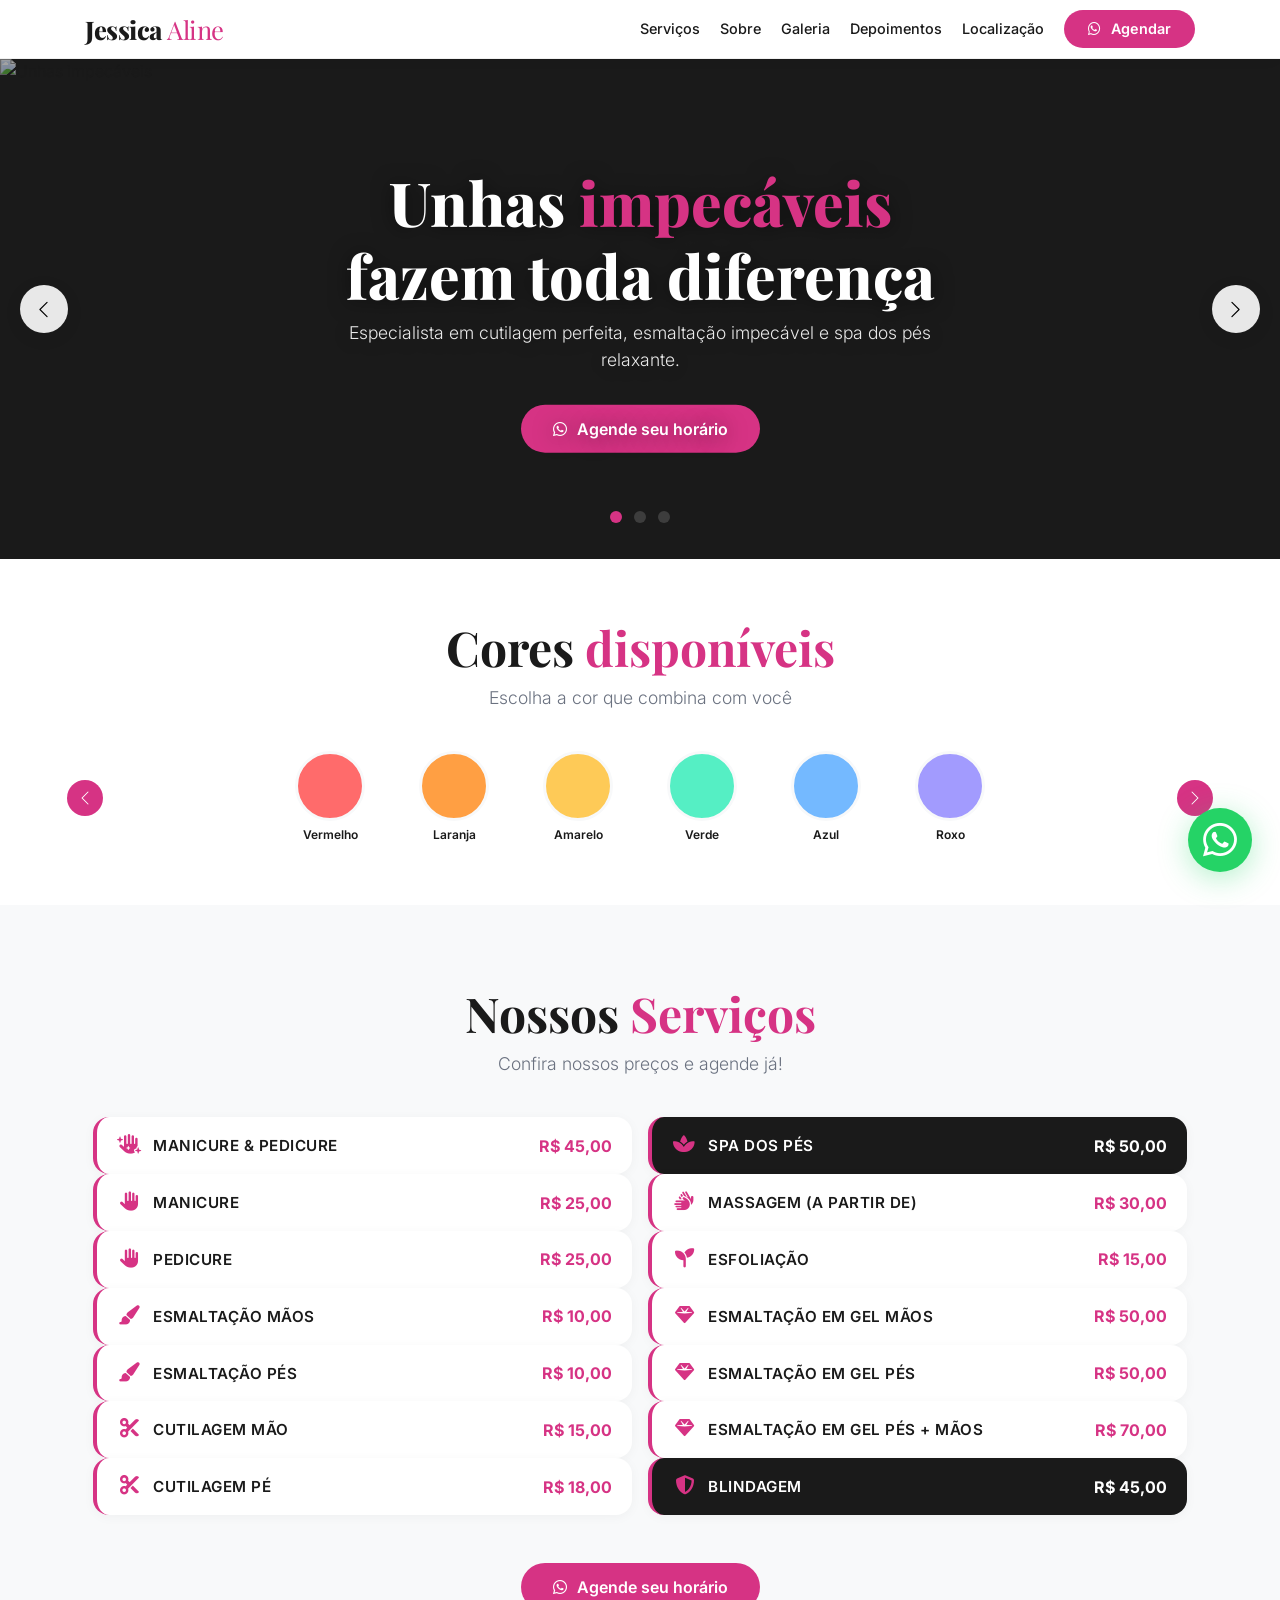
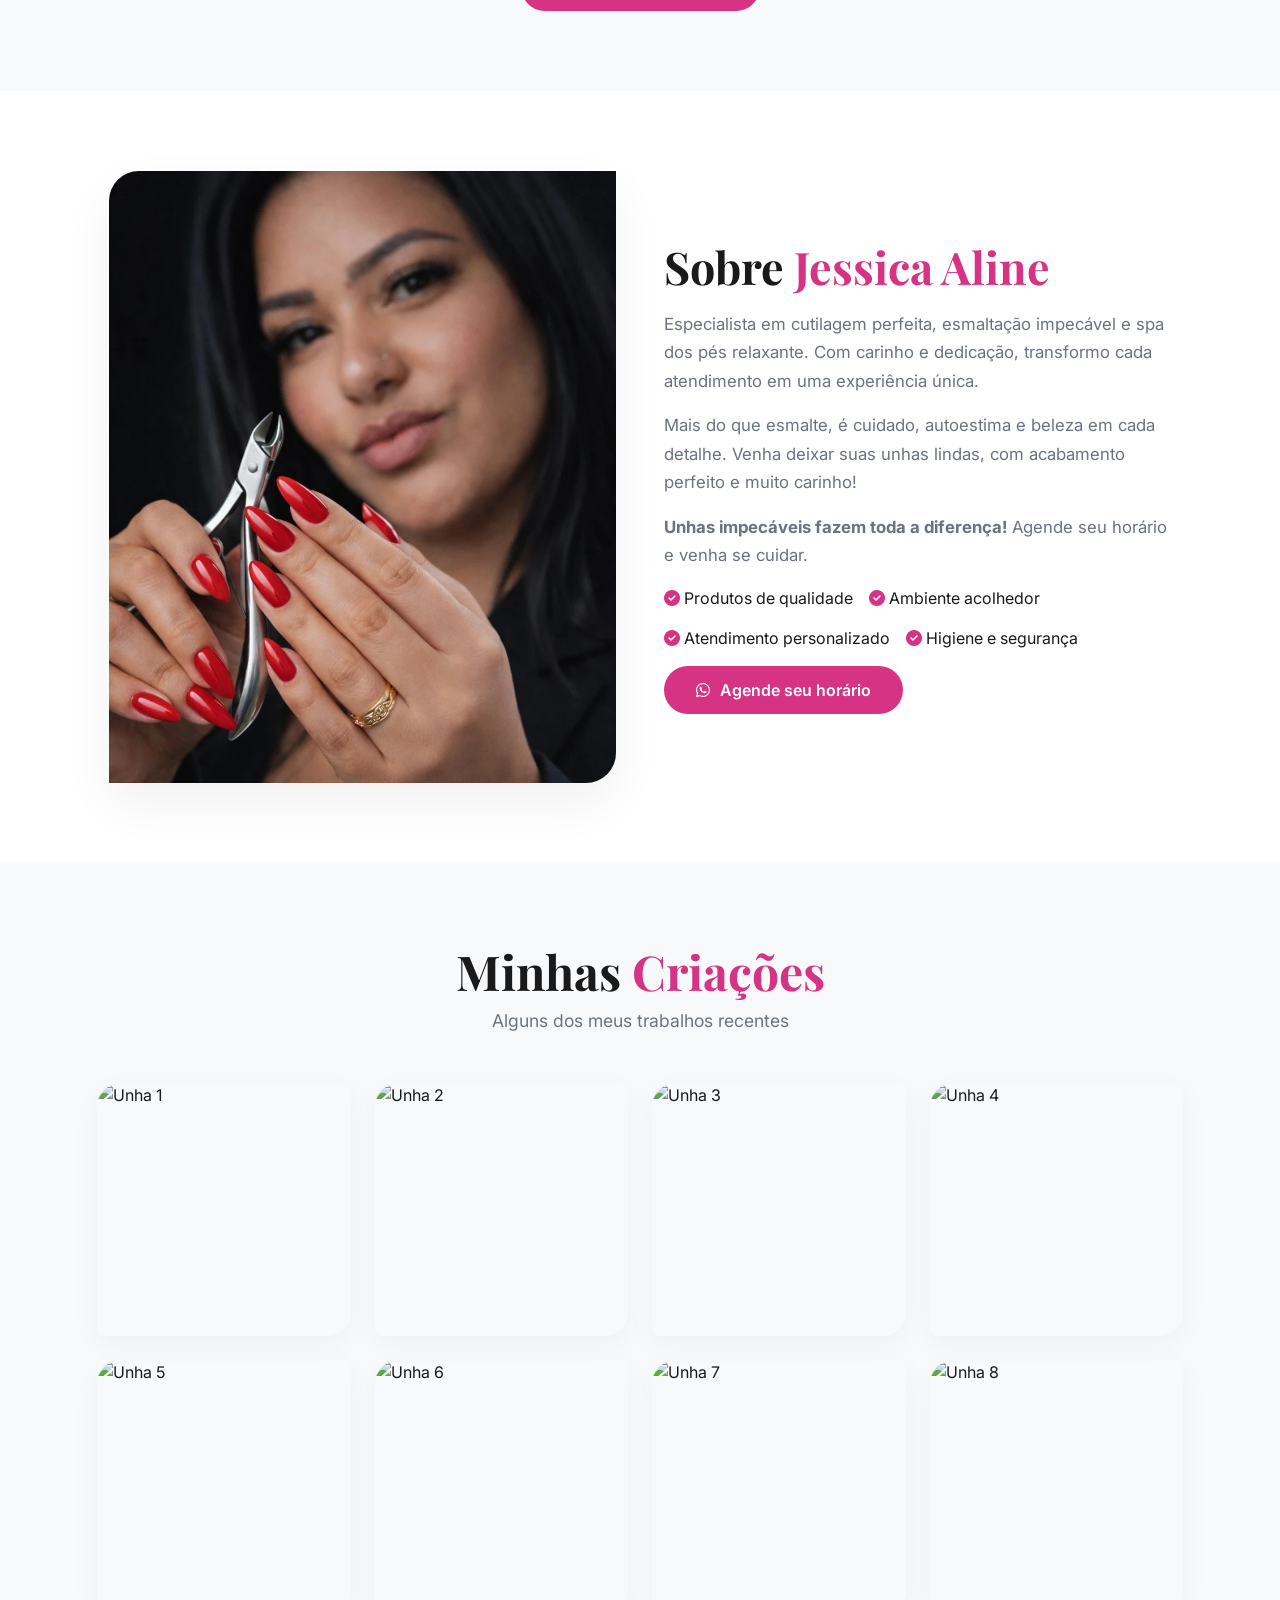
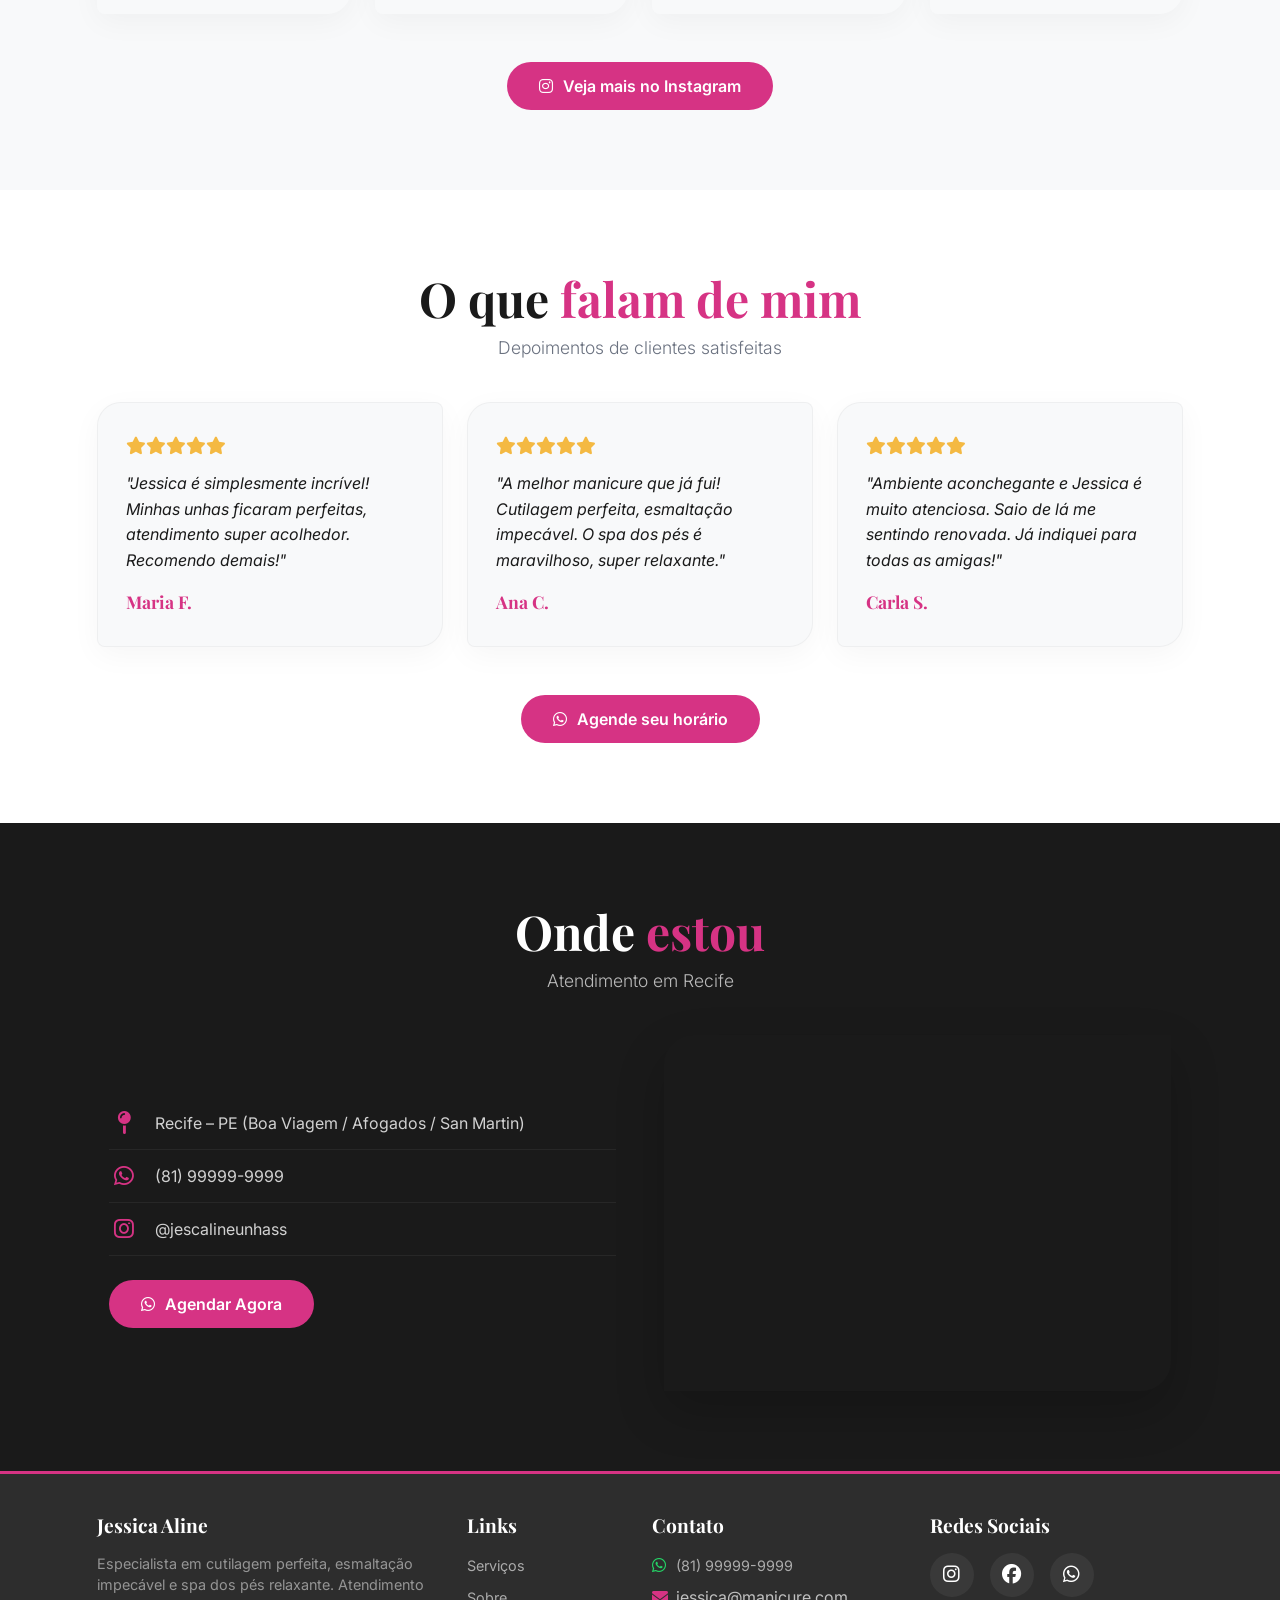
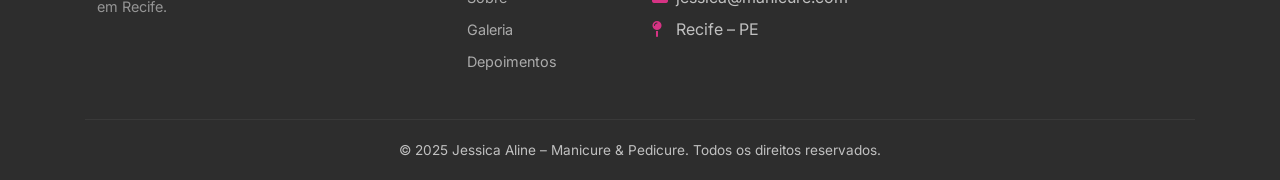
==== commit c41f6e86: "fix: post" ====
--- a/index.html
+++ b/index.html
@@ -737,6 +737,55 @@
                 padding: 20px;
             }
         }
+        /* ===== CORREÇÃO DE OVERFLOW ===== */
+html, body {
+    overflow-x: hidden !important;
+    width: 100% !important;
+    max-width: 100% !important;
+}
+
+* {
+    box-sizing: border-box;
+    max-width: 100%;
+}
+
+
+.container, .container-fluid {
+    padding-left: 15px !important;
+    padding-right: 15px !important;
+}
+
+.row {
+    margin-left: 0 !important;
+    margin-right: 0 !important;
+}
+
+/* Corrige o carousel */
+.carousel-item img {
+    width: 100% !important;
+}
+
+/* Corrige o menu mobile */
+.navbar-collapse {
+    left: 0 !important;
+    right: 0 !important;
+    width: auto !important;
+}
+
+/* Corrige o popup */
+.promo-popup {
+    overflow: hidden !important;
+}
+
+/* Garante que nenhum elemento fixo ou absoluto ultrapasse */
+.position-fixed, .position-absolute {
+    max-width: 100vw !important;
+}
+
+/* Se houver algum elemento com width: 100vw, corrige */
+[style*="width: 100vw"] {
+    width: 100% !important;
+}
     </style>
 </head>
 <body>
@@ -886,7 +935,7 @@
                         <span class="preco">R$ 25,00</span>
                     </div>
                     <div class="servico-item">
-                        <span><i class="fas fa-foot icone"></i><span class="nome">Pedicure</span></span>
+                        <span><i class="fas fa-hand icone"></i><span class="nome">Pedicure</span></span>
                         <span class="preco">R$ 25,00</span>
                     </div>
                     <div class="servico-item">
@@ -951,7 +1000,7 @@
         <div class="container">
             <div class="row align-items-center g-5">
                 <div class="col-lg-6">
-                    <img src="https://images.unsplash.com/photo-1580618672591-eb180b1a973f?w=600&h=450&fit=crop&crop=center" alt="Jessica Aline" class="sobre-img">
+                    <img src="./img/Design sem nome - 2026-08-12T132830.064.png" alt="Jessica Aline" class="sobre-img">
                 </div>
                 <div class="col-lg-6">
                     <h2>Sobre <span>Jessica Aline</span></h2>
@@ -1028,7 +1077,7 @@
             </div>
 
             <div class="text-center mt-5">
-                <a href="https://www.instagram.com/deboralima.naills/" target="_blank" class="btn btn-rosa">
+                <a href="https://www.instagram.com/jescalineunhass/" target="_blank" class="btn btn-rosa">
                     <i class="fab fa-instagram"></i> Veja mais no Instagram
                 </a>
             </div>
